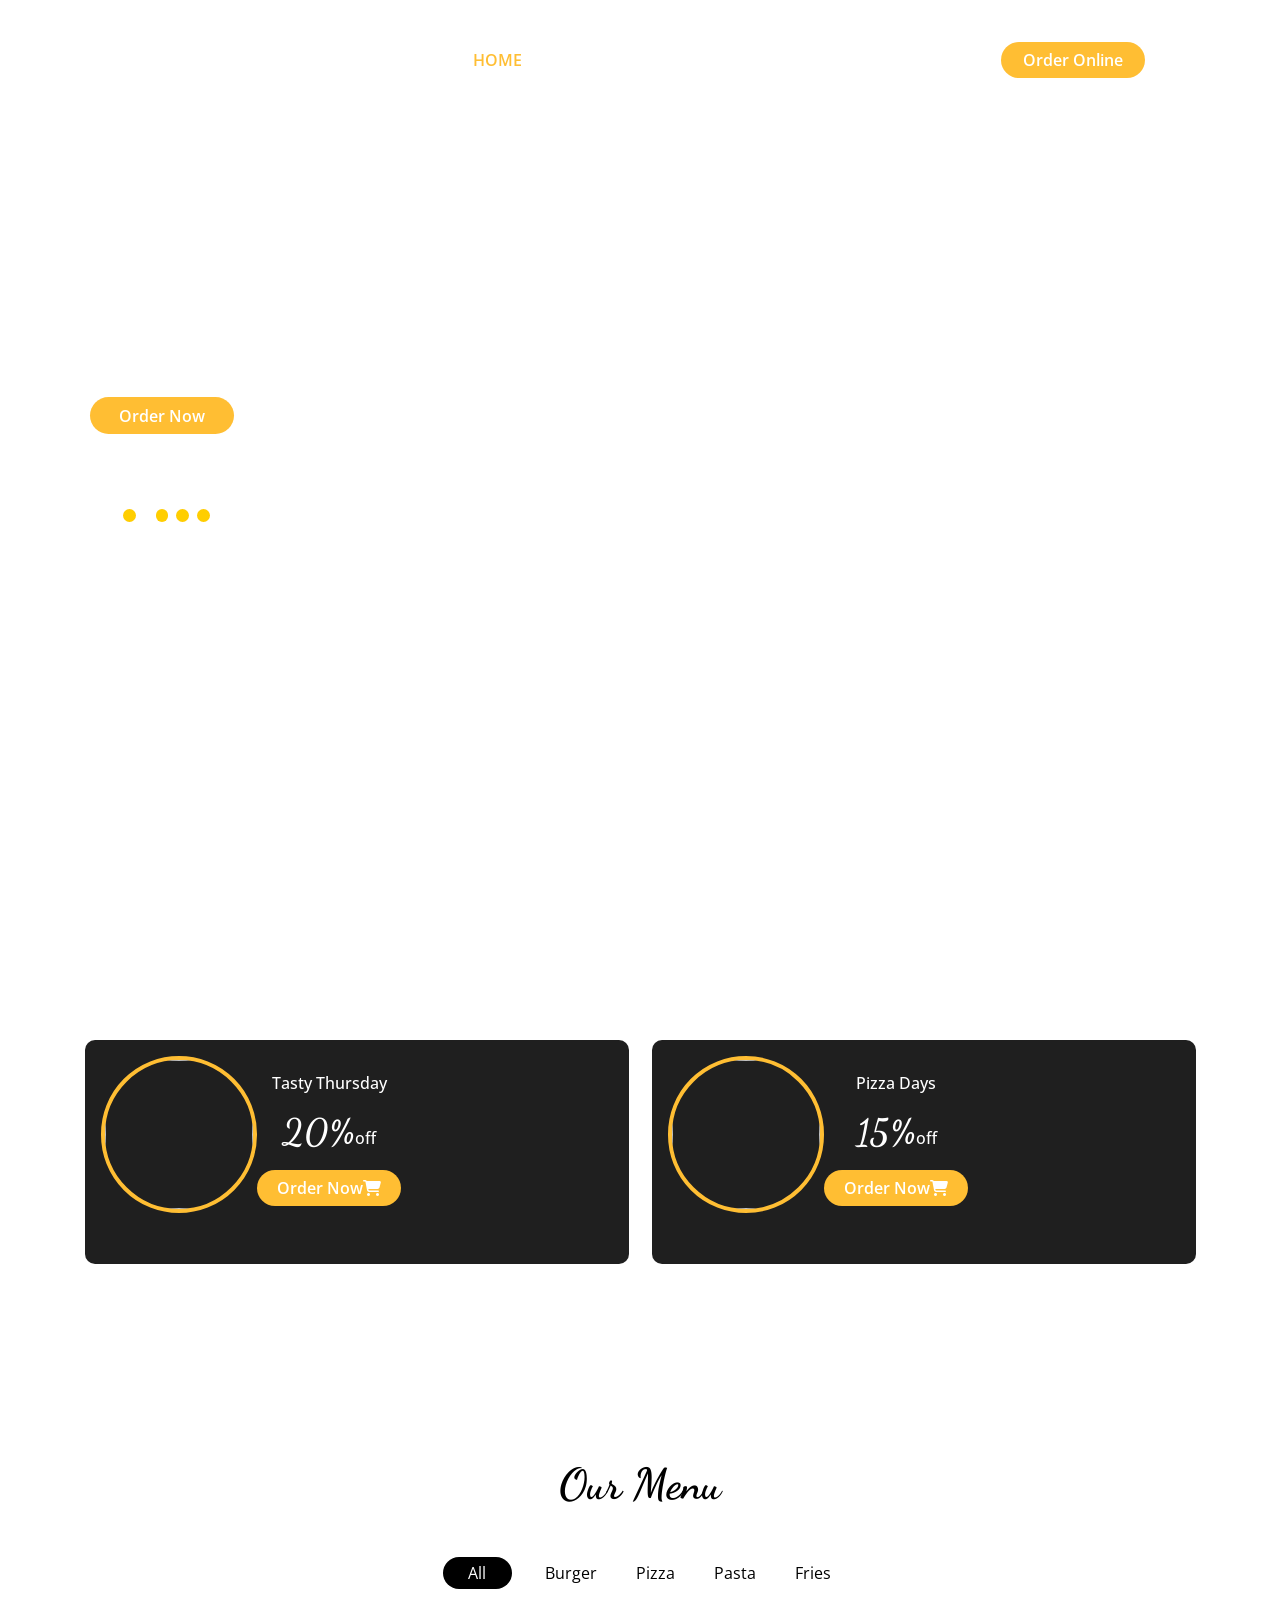
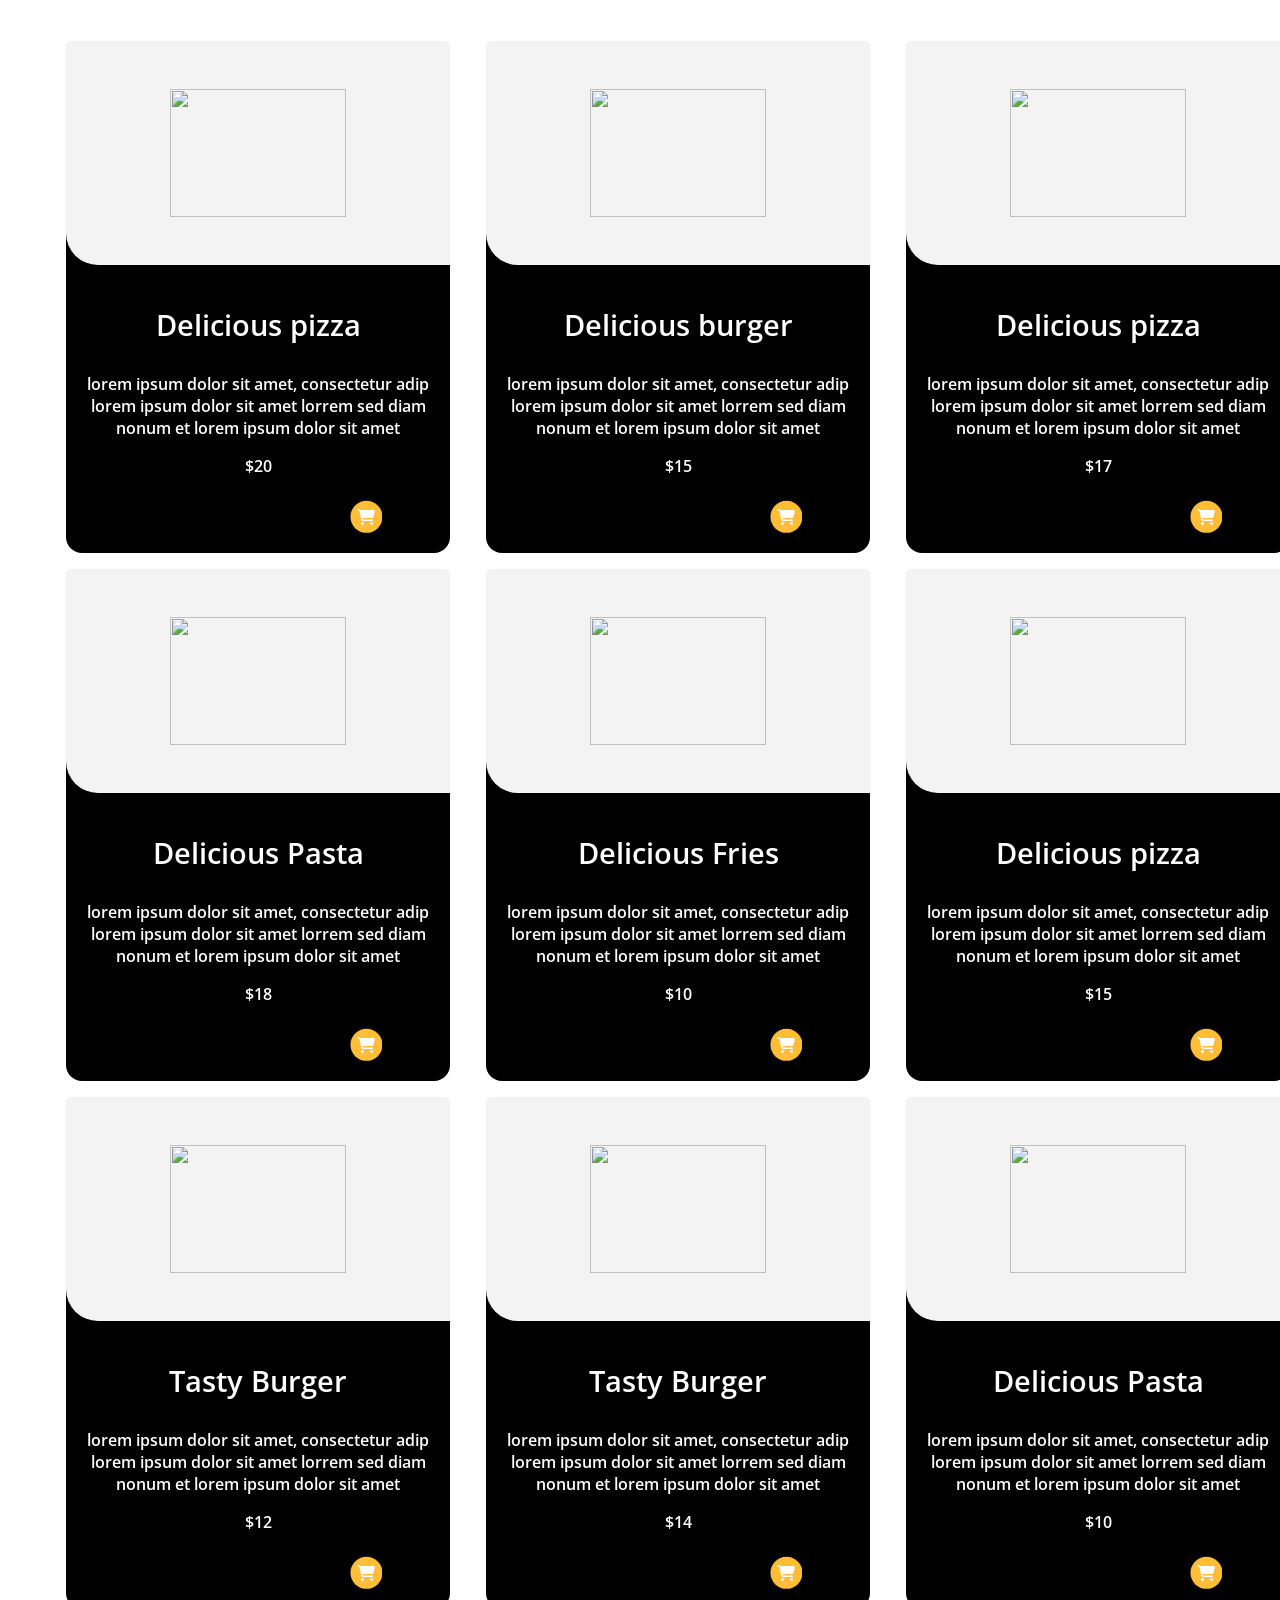
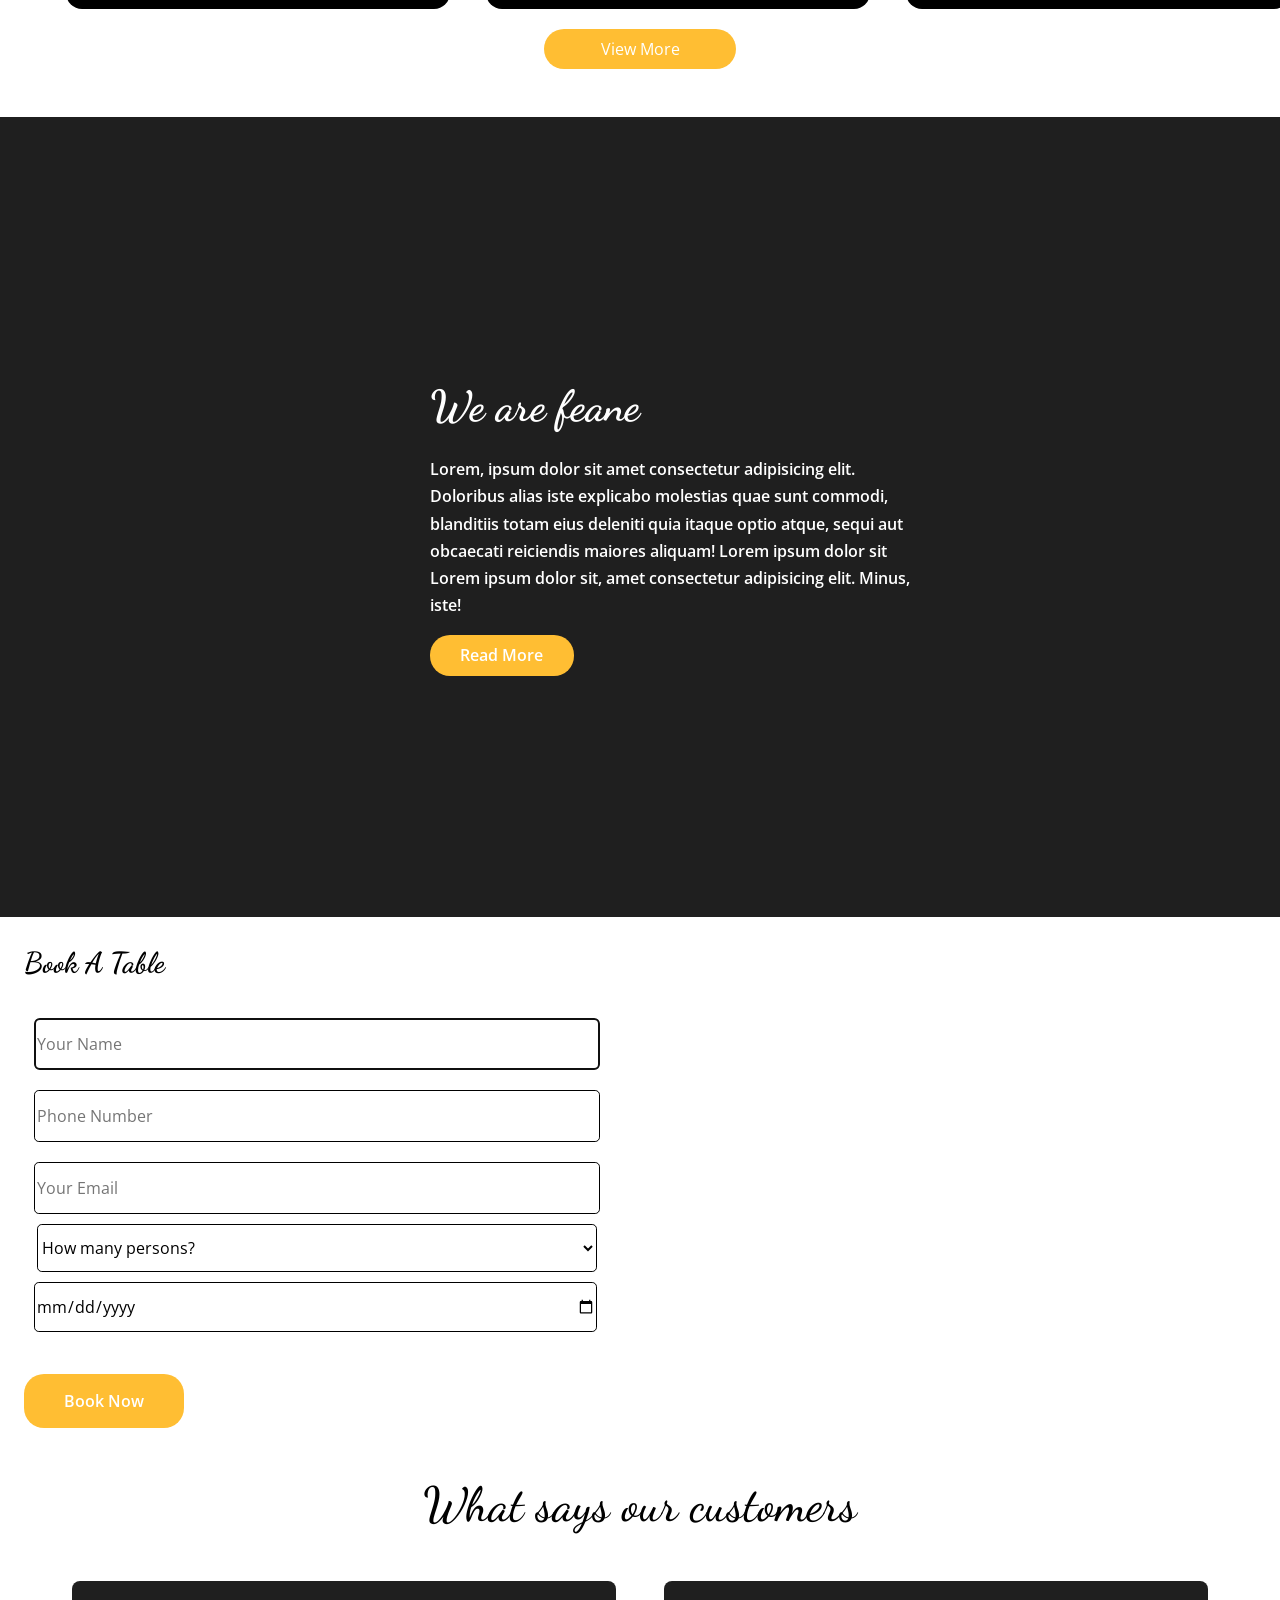
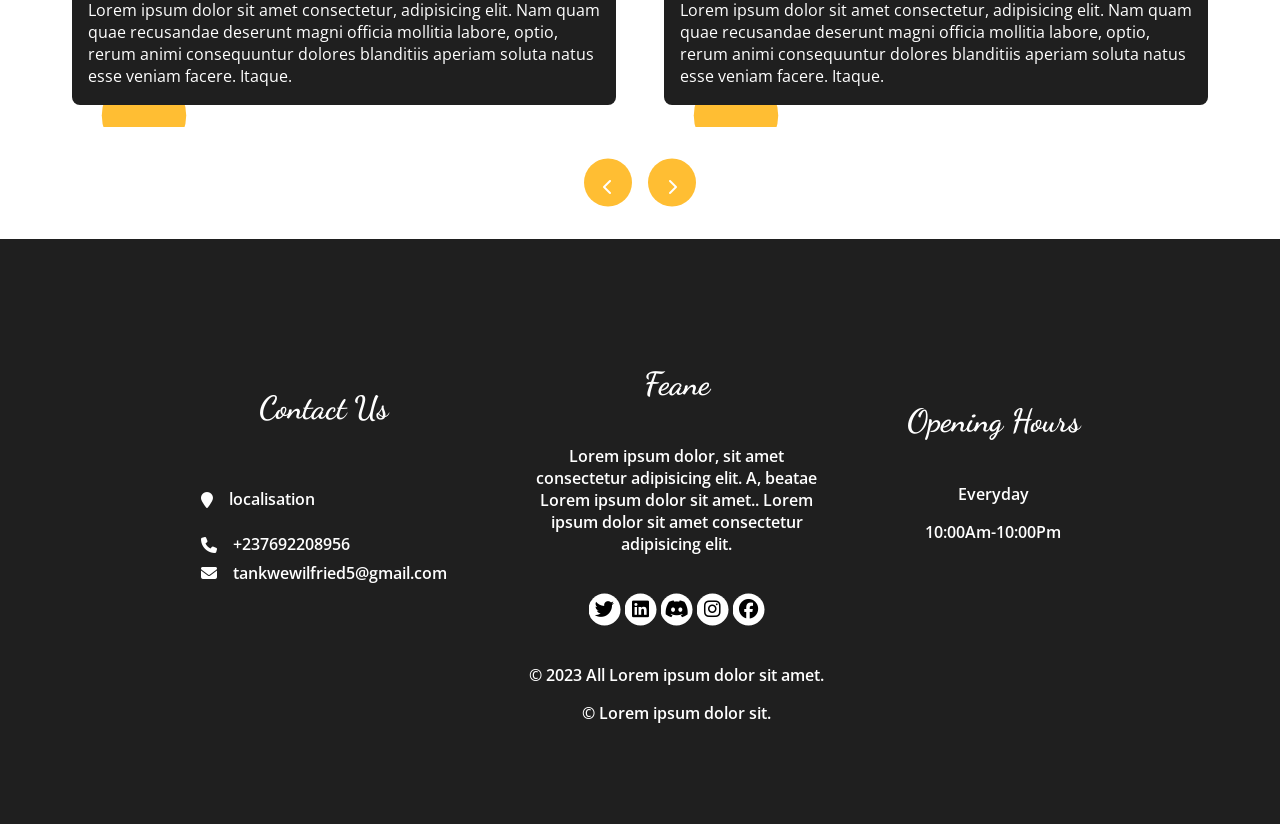
==== index.html @ f5189421 "La V1 de l'application web" ====
<!DOCTYPE html>
<html lang="zxx">
<head>
    <meta charset="UTF-8">
    <link rel="stylesheet" href="./css/style.css">
    <meta name="viewport" content="width=device-width, initial-scale=1.0">
    <link rel="stylesheet" href="https://unpkg.com/leaflet@1.9.4/dist/leaflet.css"
    integrity="sha256-p4NxAoJBhIIN+hmNHrzRCf9tD/miZyoHS5obTRR9BMY="
    crossorigin=""/>
    <link rel="preconnect" href="https://fonts.googleapis.com">
    <link rel="preconnect" href="https://fonts.gstatic.com" crossorigin>
    <link href="https://fonts.googleapis.com/css2?family=Open+Sans:wght@300&display=swap" rel="stylesheet">
    <link rel="stylesheet" href="https://cdnjs.cloudflare.com/ajax/libs/font-awesome/6.4.2/css/all.min.css" integrity="sha512-z3gLpd7yknf1YoNbCzqRKc4qyor8gaKU1qmn+CShxbuBusANI9QpRohGBreCFkKxLhei6S9CQXFEbbKuqLg0DA==" crossorigin="anonymous" referrerpolicy="no-referrer" />
    <script src="https://unpkg.com/leaflet@1.9.4/dist/leaflet.js"
    integrity="sha256-20nQCchB9co0qIjJZRGuk2/Z9VM+kNiyxNV1lvTlZBo="
    crossorigin=""></script>
    <script src="./js/script.js" defer></script>
    <title>Restauration</title>
</head>
<body>
    <header class="header">
        <div class="header__nav">
            <h1>Foodie`s Corner</h1>
            <div class="navi">
                <div class="header__nav__navbar">
                    <ul class="list">
                        <li><a href="./index.html" class=" link1 active">Home</a></li>
                        <li><a href="./menu.html" class="link2">Menu</a></li>
                        <li><a href="./about.html" class="link3">About</a></li>
                        <li><a href="./table.html" class="link4">BookTable</a></li>
                    </ul>
                </div>
                <div class="header__nav__user">
                    <p><i class="fa-solid fa-user"></i></p>
                    <p><i class="fa-solid fa-cart-shopping"></i></p>
                    <p><i class="fa-solid fa-magnifying-glass"></i></p>
                    <a href="">Order Online</a>
                </div>
            </div>
        </div>
        <div class="header__message">
            <div class="animation">
                <h3>Fast Food Restaurant</h3>
                <p>Lorem ipsum dolor, 
                    sit amet consectetur adipisicing elit. 
                    Voluptatibus omnis esse dolor odio tempora. 
                    Suscipit fugiat dolores dolorum illo saepe 
                    culpa tempore reprehenderit quas nesciunt, 
                    architecto accusamus
                </p>
                <a href="">Order Now</a>
            </div>
            <div class="span">
                <span class="dot dotSpan1"></span>
                <div class="dots">
                    <span class="dotSpan2"></span>
                    <span class="dotSpan3"></span>
                    <span class="dotSpan4"></span>

                </div>
            </div>
        </div>
    </header> 

    <section class="reduction">
        <div class="reduction__container">
            <img src="./images/o1.jpg" alt="">
            <div>
                <p>Tasty Thursday</p>
                <p><span>20%</span>off</p>
                <a href="">order Now<i class="fa-solid fa-cart-shopping"></i></a>
            </div>
        </div>
        <div class="reduction__container">
            <img src="./images/o2.jpg" alt="">
            <div>
                <p>Pizza Days</p>
                <p><span>15%</span>off</p>
                <a href="">order Now<i class="fa-solid fa-cart-shopping"></i></a>
            </div>
        </div>
    </section> 
    <section class="article">
        <div class="article__nav">
            <h2>Our Menu</h2>
            <div class="article__btn">
                <button class="article__nav__btn btn1 active">All</button>
                <button class="article__nav__btn btn2">Burger</button>
                <button class="article__nav__btn btn3">Pizza</button>
                <button class="article__nav__btn btn4">Pasta</button>
                <button class="article__nav__btn btn5">Fries</button>
            </div>
        </div>
        <div class="article__container"></div>
        <button class="more">View More</button>
    </section>

    <section class="about">
        <div class="about__image">
            <img src="./images/about-img.png" alt="">
        </div>
        <div class="about__container">
            <h2>We are feane</h2>
            <p>Lorem, ipsum dolor sit amet 
                consectetur adipisicing elit. 
                Doloribus alias iste explicabo molestias quae sunt commodi, 
                blanditiis totam eius deleniti quia itaque optio atque, 
                sequi aut obcaecati reiciendis maiores aliquam!
                Lorem ipsum dolor sit Lorem ipsum dolor sit, amet consectetur 
                adipisicing elit. Minus, iste!
            </p>
            <a href="">Read More</a>
        </div>
    </section>
    <section class="localisation">
        <div class="form">
            <h3>Book A Table</h3>
            <form class="form">
                <input type="text" required autofocus placeholder="Your Name"><br>
                <input type="text" required  placeholder="Phone Number"><br>
                <input type="email" required  placeholder="Your Email" ><br>
                <select name="Nombre de personne">
                    <option value="default" class="default">How many persons?</option>
                    <option value="option1">1</option>
                    <option value="option2">2</option>
                    <option value="option3">3</option>
                    <option value="option4">1</option>
                    <option value="option5">5</option>
                </select>
                <input type="date" >
                <button>Book Now</button>
            </form>
        </div>
        <div class="carte" id="map" >
        </div>
    </section>
    <section class="satisfaction">
        <h3>What says our customers</h3>
        <div class="div1">
            <div class="satisfaction__container ">
                <div class="container__element">
                    <div class="message">
                        <p>Lorem ipsum dolor sit amet consectetur, adipisicing elit. Nam quam quae recusandae deserunt magni officia mollitia labore, optio, rerum animi consequuntur dolores blanditiis aperiam soluta natus esse veniam facere. Itaque.</p>
                    </div>
                    <div class="img">
                        <span>E</span>
                        <img src="./images/client1.jpg" alt="">
                    </div>
                </div>
                <div class="container__element">
                    <div class="message">
                        <p>Lorem ipsum dolor sit amet consectetur, adipisicing elit. Nam quam quae recusandae deserunt magni officia mollitia labore, optio, rerum animi consequuntur dolores blanditiis aperiam soluta natus esse veniam facere. Itaque.</p>
                    </div>
                    <div class="img">
                        <span>e</span>
                        <img src="./images/client2.jpg" alt="">
                    </div>
                </div>
            </div>
        </div>
        <div class="div2">
            <div class="satisfaction__container transition">
                <div class="container__element">
                    <div class="message">
                        <p>Lorem ipsum dolor sit amet consectetur, adipisicing elit. Nam quam quae recusandae deserunt magni officia mollitia labore, optio, rerum animi consequuntur dolores blanditiis aperiam soluta natus esse veniam facere. Itaque.</p>
                    </div>
                    <div class="img">
                        <span>E</span>
                        <img src="./images/client2.jpg" alt="">
                    </div>
                </div>
                <div class="container__element">
                    <div class="message">
                        <p class="paraRed">Lorem ipsum dolor sit amet consectetur, adipisicing elit. Nam quam quae recusandae deserunt magni officia mollitia labore, optio, rerum animi consequuntur dolores blanditiis aperiam soluta natus esse veniam facere. Itaque.</p>
                    </div>
                    <div class="img">
                        <span>e</span>
                        <img src="./images/client1.jpg" alt="">
                    </div>
                </div>
            </div>
        </div>
        <div class="direction">
            <p class="fas-direction buttonclik1"><i class="fa-solid fa-chevron-left"></i></p>
            <p class="fas-direction buttonclik2"><i class="fa-solid fa-chevron-right"></i></p>
        </div>
    </section>
    <section class="footer">
        <div class="footer__conctact">
            <h4>Contact Us</h4>
            <div class="iconContact"><i class="fa-solid fa-location-pin"></i><p>localisation</p></div>
            <div class="iconContact"><i class="fa-solid fa-phone"></i><a href="tel:+237692208956">+237692208956</a></div>
            <div class="iconContact"><i class="fa-solid fa-envelope"></i><a href="mailto:tankwewilfried5@gmail.com">tankwewilfried5@gmail.com</a></div>
        </div>
        <div class="footer__link">
            <h4>Feane</h4>
            <p>Lorem ipsum dolor, 
                sit amet consectetur 
                adipisicing elit. A, 
                beatae Lorem ipsum dolor sit amet..
                Lorem ipsum dolor sit amet consectetur adipisicing elit.
            </p>
            <div class="icons">
                <i class="fa-brands fa-twitter fas-icons"></i>
                <i class="fa-brands fa-linkedin fas-icons"></i>
                <i class="fa-brands fa-discord fas-icons"></i>
                <i class="fa-brands fa-instagram fas-icons"></i>
                <i class="fa-brands fa-facebook fas-icons"></i>
            </div>
            <p>&copy; 2023 All Lorem ipsum dolor sit amet.</p>
            <p>&copy; Lorem ipsum dolor sit.</p>
        </div>
        <div class="footer__hours">
            <h4>Opening Hours</h4>
            <p>Everyday</p>
            <p>10:00Am-10:00Pm</p>
        </div>
    </section>
</body>
</html>
---- css/style.css ----
@import url("https://fonts.googleapis.com/css2?family=Dancing+Script:wght@400;500&family=Montserrat:wght@200&family=Open+Sans:ital,wght@1,300&display=swap");
a {
  text-decoration: none;
  color: white;
}

* {
  font-family: "Open Sans";
  font-size: 16px;
}

li {
  list-style: none;
}

body {
  padding: 0;
  margin: 0;
  box-sizing: border-box;
}

/*________________________header____________________*/
header.header {
  background-image: url("./../images/hero-bg.jpg");
  background-size: cover;
  background-position: center;
  height: 98vh;
  color: white;
}
header.header .header__message {
  width: 37.5rem;
  position: relative;
  top: 5%;
  font-weight: 600;
  margin: 3.43rem 5.62rem;
}
header.header .header__message h3 {
  font-size: 3.8rem;
  font-family: "Dancing Script", "Montserrat";
  font-weight: 500;
}
header.header .header__message a {
  width: 8.12rem;
  text-transform: capitalize;
  text-align: center;
  display: block;
  padding: 0.43rem;
  font-weight: 600;
  border-radius: 1.4rem;
  background-color: #ffbe33;
}
header.header .header__message div.span {
  margin-top: 1.56rem;
  height: 3rem;
  height: 8rem;
  filter: contrast(4);
}
header.header .header__message div.span span.dot {
  position: absolute;
  width: 0.8rem;
  height: 0.8rem;
  top: 3.12rem;
  left: 1.56rem;
  filter: contrast(15px);
  border-radius: 1.56rem;
  animation: point 8s infinite;
}
header.header .header__message div.span span {
  display: block;
  float: left;
  width: 0.8rem;
  cursor: pointer;
  height: 0.8rem;
  background-color: #d3930a;
  margin-left: 0.5rem;
  filter: contrast(0.9px);
  border-radius: 1.56rem;
  position: relative;
  top: 3.12rem;
  left: 3.6rem;
  animation: points 8s infinite;
}

@keyframes point {
  50% {
    transform: translateX(70px);
  }
}
@keyframes points {
  50% {
    transform: translateX(-33px);
  }
}
.header__nav h1 {
  font-family: "Dancing Script", "Montserrat";
  font-size: 2rem;
}

.header__nav {
  display: flex;
  justify-content: space-around;
  align-items: center;
}
.header__nav .header__nav__navbar ul {
  display: flex;
  gap: 50px;
  font-size: 3rem;
}
.header__nav .header__nav__navbar ul a.active {
  color: #ffbe33;
}
.header__nav .header__nav__user {
  position: relative;
  right: 50px;
  display: flex;
  align-items: center;
  gap: 20px;
}
.header__nav .header__nav__user a {
  width: 130px;
  text-transform: capitalize;
  text-align: center;
  display: block;
  padding: 7px;
  cursor: pointer;
  font-weight: 600;
  border-radius: 20px;
  background-color: #ffbe33;
}

div.navi {
  display: flex;
  gap: 70px;
}

.header__nav__navbar li {
  font-size: 17px;
  font-weight: 600;
  cursor: pointer;
  text-transform: uppercase;
  color: white;
}
.header__nav__navbar li :hover {
  color: rgb(236, 159, 16);
}

.header__nav__navbar a {
  color: white;
}

div.animation {
  line-height: 1.5rem;
  animation: annimation1 8s infinite;
}

@keyframes annimation1 {
  50% {
    transform: translateX(-800px);
  }
}
/*________________SECTION REJUCTION______________*/
section.reduction {
  display: flex;
  justify-content: center;
  align-items: center;
  text-align: center;
  gap: 23px;
  height: 60vh;
  color: #ffffff;
}
section.reduction .reduction__container {
  display: flex;
  height: 12rem;
  width: 32rem;
  font-size: 1.3rem;
  font-family: "Dancing Script";
  border-radius: 10px;
  font-weight: 500;
  padding: 1rem;
  background-color: #1f1f1f;
  transition: all 0.2s ease-in-out;
}
section.reduction .reduction__container span {
  font-size: 2.3rem;
  font-weight: 600;
  font-family: "Dancing Script", "Montserrat";
}
section.reduction .reduction__container a {
  width: 8.125rem;
  text-transform: capitalize;
  text-align: center;
  display: block;
  padding: 0.43rem;
  font-weight: 600;
  font-family: "Open Sans";
  border-radius: 1.25rem;
  background-color: #ffbe33;
}
section.reduction .reduction__container img {
  width: 9.3rem;
  height: 9.3rem;
  border: solid 0.31rem #ffbe33;
  border-radius: 50%;
}

.reduction__container:hover img {
  transform: scale(1.1);
}

/*____________________section articles___________________*/
section.article .article__nav {
  display: flex;
  flex-direction: column;
  align-items: center;
  justify-content: center;
  text-align: center;
}
section.article .article__nav h2 {
  font-size: 2.7rem;
  font-weight: 700;
  font-family: "Dancing Script";
}

button.article__nav__btn {
  margin: 0.72rem;
  border: none;
  background-color: white;
}

button.active {
  background-color: #000000;
  color: #ffffff;
  width: 4.3rem;
  height: 2rem;
  border-radius: 1.7rem;
}

.article__container {
  margin-top: 4rem;
  display: grid;
  grid-template-columns: repeat(3, 1fr);
  grid-template-rows: repeat(3, 33rem);
  margin: 2rem 3rem;
  align-items: center;
}

.article__container__row {
  align-items: center;
  background-color: #000000;
  font-size: 0.7rem;
  font-weight: 600;
  border-radius: 1rem;
  width: 24rem;
  height: 32rem;
  margin: 18px;
  transition: all 0.2s ease-in-out;
}
.article__container__row .article-img {
  background-color: #f3f3f3;
  height: 14rem;
  border: none;
  width: 100%;
  border-radius: 0.3rem 0.3rem 0rem 2rem;
  text-align: center;
}
.article__container__row .article-img img {
  width: 11rem;
  height: 8rem;
  padding: 3rem;
}
.article__container__row .article-text {
  padding: 0.7rem;
  color: #ffffff;
  font-size: 0.8rem;
  text-align: center;
}
.article__container__row .article-text p.name {
  font-size: 1.8rem;
}

.article__container__row:hover img {
  transform: scale(1.2);
}

.article-text > p:first-child {
  font-size: 1.3rem;
}

.article-text > p:nth-last-child(2) {
  font-size: 1.01rem;
}

button.bay {
  background-color: #ffbe33;
  height: 3rem;
  width: 2rem;
  border: none;
  color: #ffffff;
  -webkit-clip-path: circle();
          clip-path: circle();
  position: relative;
  left: 30%;
}

button.more {
  position: absolute;
  transform: translate(-50%, -50%);
  left: 50%;
  text-align: center;
  border: none;
  background-color: #ffbe33;
  color: white;
  border-radius: 1.87rem;
  width: 12rem;
  height: 2.5rem;
}

/*________________Section About__________________*/
section.about {
  background-color: #1f1f1f;
  color: white;
  display: flex;
  height: 800px;
  margin-top: 100px;
  justify-content: center;
  align-items: center;
  gap: 80px;
}
section.about .about__image {
  height: 43.75rem;
}
section.about .about__image img {
  height: 100%;
}
section.about .about__container {
  font-size: 1rem;
  line-height: 1.7rem;
  font-weight: 600;
  width: 500px;
}
section.about .about__container h2 {
  font-family: "Dancing Script";
  font-size: 2.7rem;
}
section.about .about__container a {
  width: 8.125rem;
  text-transform: capitalize;
  text-align: center;
  display: block;
  padding: 0.43rem;
  font-weight: 600;
  font-family: "Open Sans";
  border-radius: 1.25rem;
  background-color: #ffbe33;
}

/*_________________section localisation_________________________*/
section.localisation {
  display: flex;
  justify-content: center;
  align-items: center;
  gap: 7rem;
}
section.localisation div.form {
  width: 35rem;
}
section.localisation div.form h3 {
  font-family: "Dancing Script";
  font-size: 1.8rem;
}
section.localisation div.form input {
  margin: 10px;
  border-radius: 0.3rem;
  width: 100%;
  height: 3rem;
  border: solid 1px;
}
section.localisation div.form select {
  position: relative;
  left: 13px;
  width: 100%;
  height: 3rem;
  border: 1px solid;
  border-radius: 0.3rem;
  background-color: #ffffff;
}
section.localisation div.form select option.default {
  background-color: #f5f5f5;
}
section.localisation div.form select :hover {
  background-color: #f5f5f5;
}
section.localisation div#map {
  height: 20rem;
  width: 35rem;
}

select, option {
  background-color: #f5f5f5;
}

form button {
  margin-top: 2rem;
  width: 10rem;
  text-transform: capitalize;
  text-align: center;
  border: none;
  padding: 1rem;
  color: #ffffff;
  font-weight: 600;
  font-family: "Open Sans";
  border-radius: 1.25rem;
  background-color: #ffbe33;
}

/*_________________section satisfaction_________*/
section.satisfaction {
  display: flex;
  justify-content: center;
  align-items: center;
  flex-direction: column;
}
section.satisfaction h3 {
  font-family: "Dancing Script";
  font-size: 3rem;
  font-weight: 500;
}
section.satisfaction div.satisfaction__container {
  display: flex;
  gap: 3rem;
}
section.satisfaction div.satisfaction__container img {
  width: 9rem;
  -webkit-clip-path: circle(40% at center);
          clip-path: circle(40% at center);
}
section.satisfaction div.img {
  width: 9rem;
  background-color: #ffbe33;
  -webkit-clip-path: circle(41%);
          clip-path: circle(41%);
}
section.satisfaction div.img span {
  width: 5rem;
  height: 5rem;
}
section.satisfaction div.message {
  width: 32rem;
  background-color: #1f1f1f;
  color: white;
  padding: 0.1rem 1rem;
  border-radius: 0.5rem;
}

div.direction {
  display: flex;
  text-align: center;
  gap: 1rem;
}
div.direction .fas-direction {
  font-size: 1.5rem;
  color: #ffffff;
  padding-top: 1rem;
  width: 3rem;
  height: 3rem;
  background-color: #ffbe33;
  -webkit-clip-path: circle();
          clip-path: circle();
}

div.div1 {
  transition: position 25s ease-in-out infinite;
  transition-timing-function: steps(7, end);
  position: relative;
}

div.div2 {
  position: absolute;
  transition: position 25s ease-in-out infinite;
  transition-timing-function: steps(5, end);
  transform: translateX(110%);
  display: none;
}

.cacherGauche {
  transition: all ease infinite;
  transition-duration: 0.8s;
  transform: translate(-110%, 0%);
}

.visibiliter {
  transition: all ease infinite;
  transition-duration: 1s;
  transform: translateX(-85858%);
  display: block;
}

/*_____________________section Footer__________*/
section.footer {
  display: flex;
  justify-content: center;
  align-items: center;
  text-align: center;
  height: 65vh;
  gap: 5rem;
  font-family: "open sans";
  font-weight: 600;
  font-size: 0.8rem;
  background-color: #1f1f1f;
  color: #ffffff;
}
section.footer h4 {
  font-size: 2rem;
  font-family: "Dancing Script";
}
section.footer .footer__link {
  width: 300px;
}
section.footer .fas-icons {
  font-size: 1.2rem;
  color: #ffffff;
  padding-top: 1.8rem;
  width: 2rem;
  height: 3rem;
  color: #000000;
  background-color: white;
  -webkit-clip-path: circle();
          clip-path: circle();
}
section.footer div.iconContact {
  display: flex;
  gap: 1rem;
  align-items: center;
  line-height: 1.8rem;
}
section.footer div.footer__hours {
  padding-bottom: 9rem;
}
section.footer div.footer__conctact {
  padding-bottom: 8rem;
}

.activeDot {
  transform: scale(1.5);
  background-color: #d3930a;
}/*# sourceMappingURL=style.css.map */
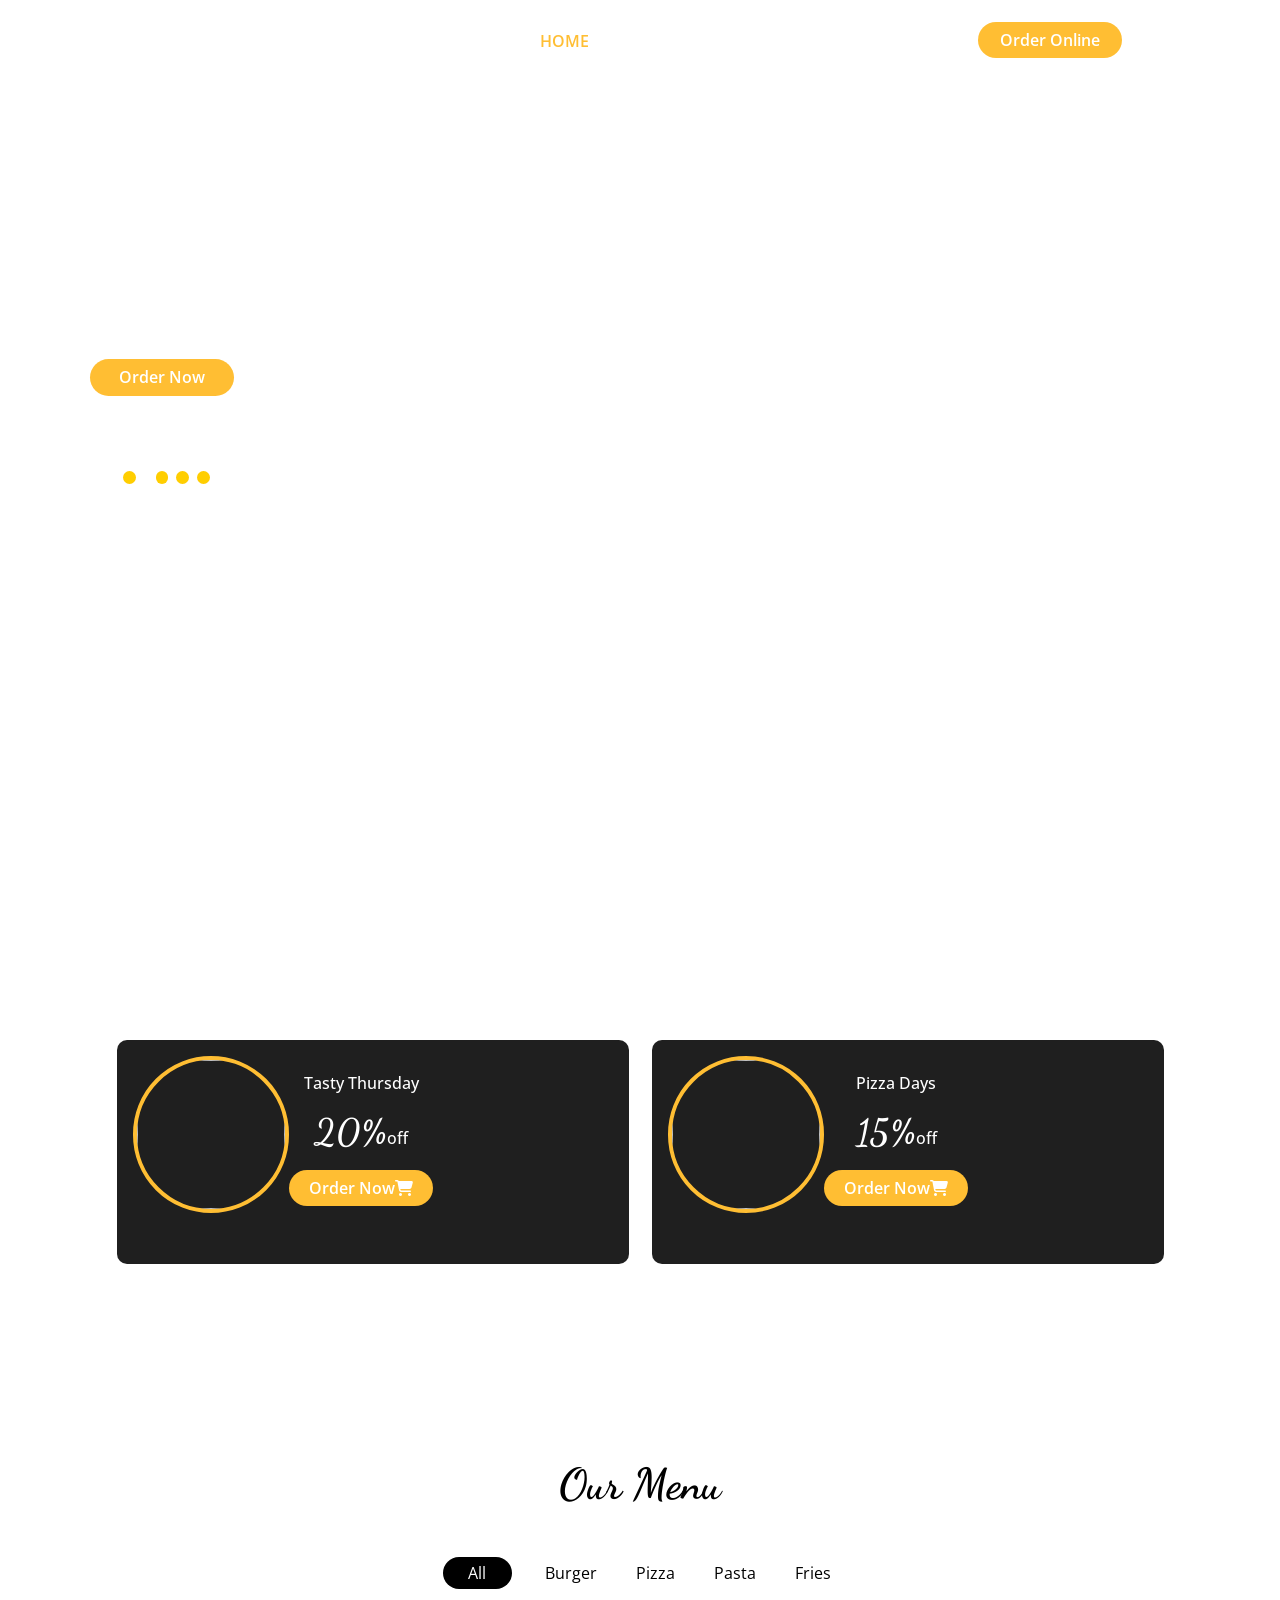
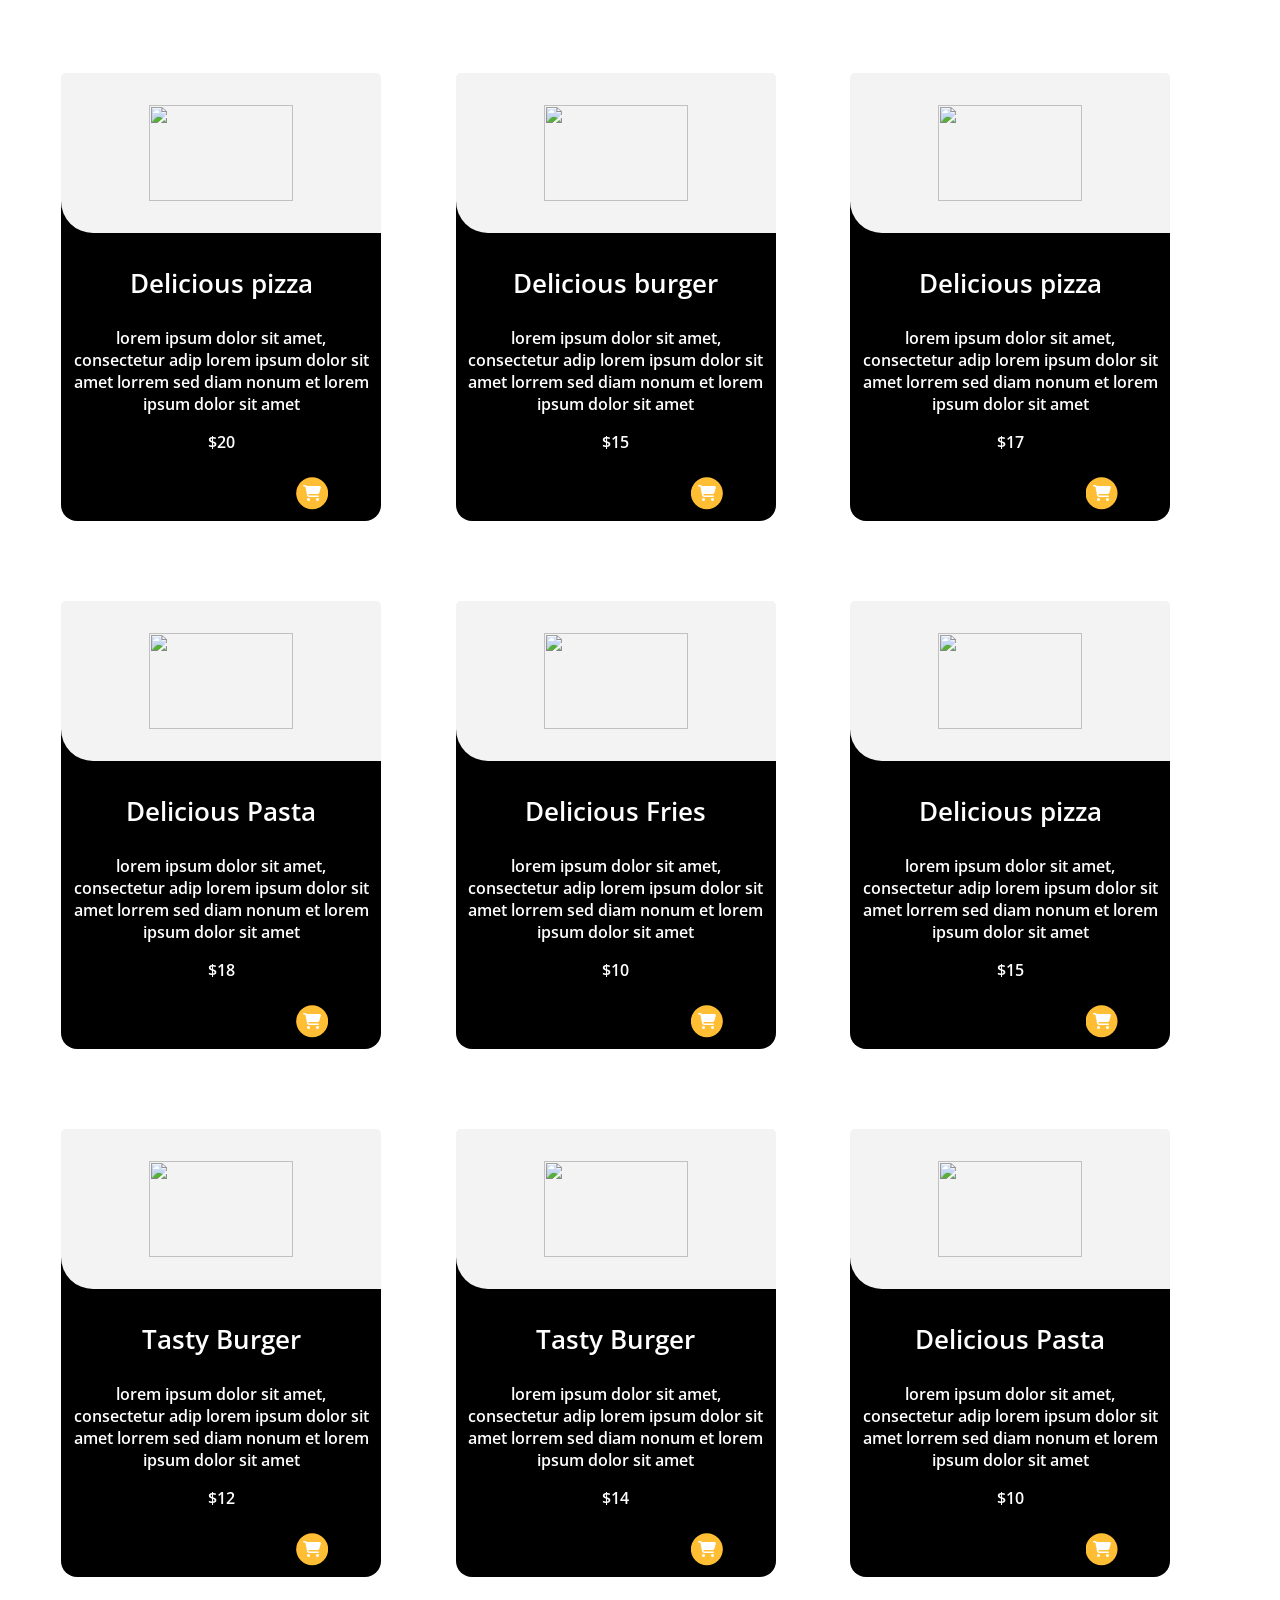
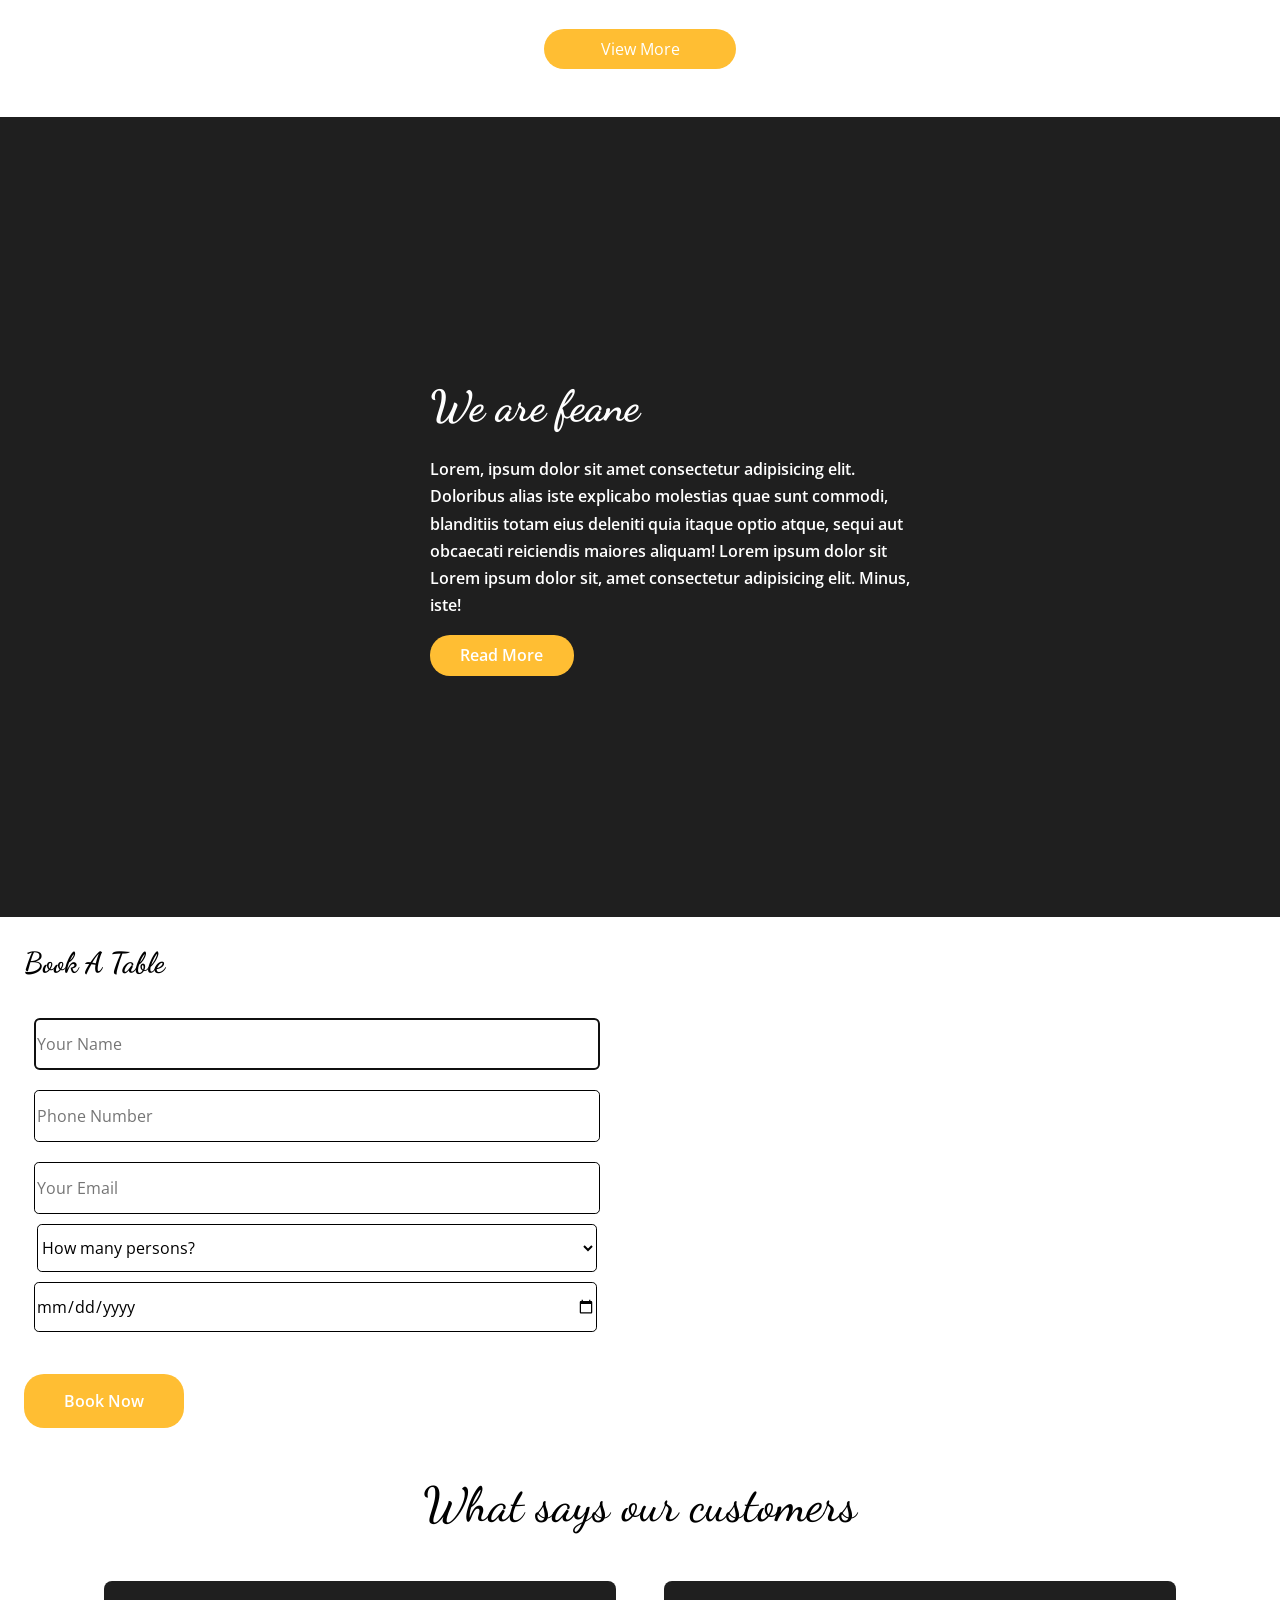
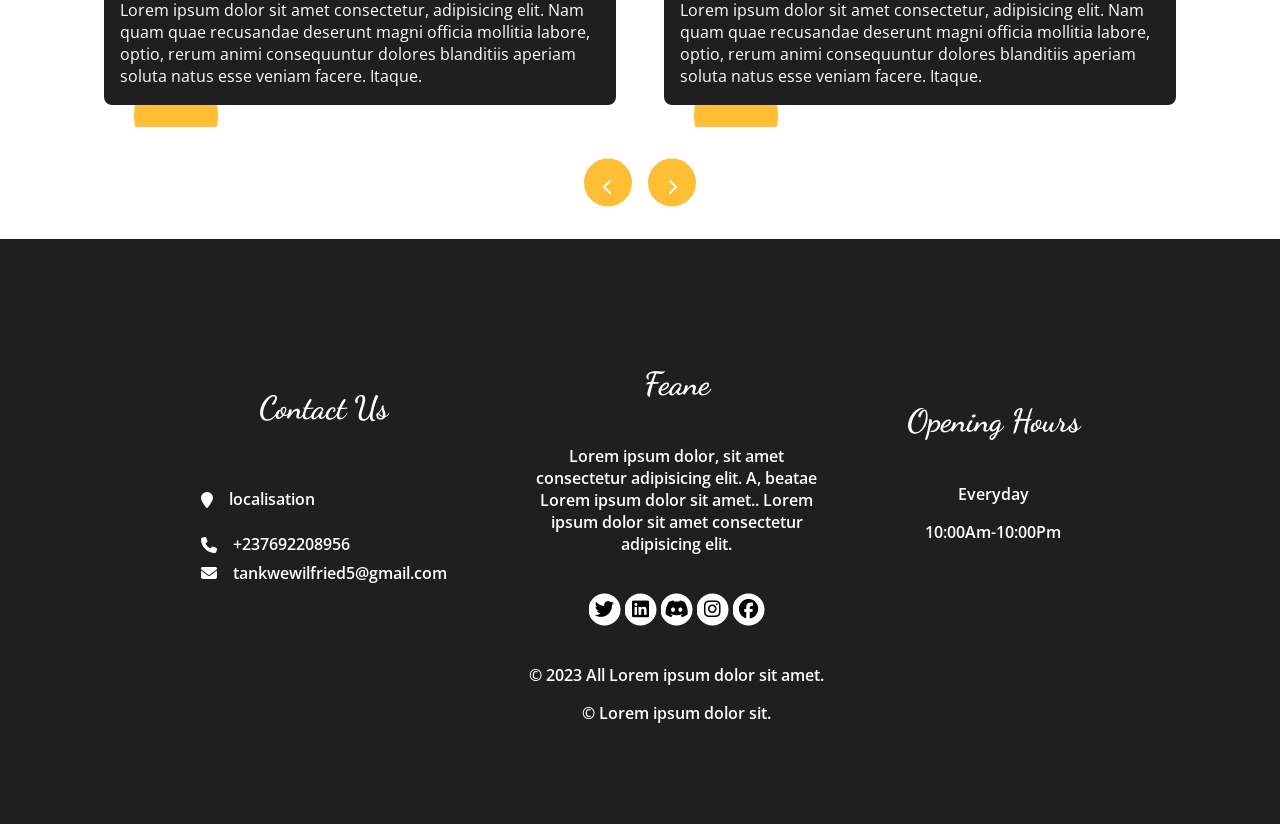
==== commit 5d636e11: "La V4 de l'application web" ====
--- a/index.html
+++ b/index.html
@@ -20,21 +20,44 @@
 <body>
     <header class="header">
         <div class="header__nav">
-            <h1>Foodie`s Corner</h1>
-            <div class="navi">
-                <div class="header__nav__navbar">
-                    <ul class="list">
-                        <li><a href="./index.html" class=" link1 active">Home</a></li>
-                        <li><a href="./menu.html" class="link2">Menu</a></li>
-                        <li><a href="./about.html" class="link3">About</a></li>
-                        <li><a href="./table.html" class="link4">BookTable</a></li>
-                    </ul>
-                </div>
-                <div class="header__nav__user">
-                    <p><i class="fa-solid fa-user"></i></p>
-                    <p><i class="fa-solid fa-cart-shopping"></i></p>
-                    <p><i class="fa-solid fa-magnifying-glass"></i></p>
-                    <a href="">Order Online</a>
+            <h1 class="header__title">Foodie`s Corner</h1>
+            <div class="elemment">
+                <div class="navi">
+                    <div class="header__nav__navbar">
+                        <ul class="list">
+                            <li><a href="./index.html" class=" link1 active">Home</a></li>
+                            <li><a href="./menu.html" class="link2">Menu</a></li>
+                            <li><a href="./about.html" class="link3">About</a></li>
+                            <li><a href="./table.html" class="link4">BookTable</a></li>
+                        </ul>
+                    </div>
+                    <div class="header__nav__user">
+                        <p><i class="fa-solid fa-user"></i></p>
+                        <p><i class="fa-solid fa-cart-shopping"></i></p>
+                        <p><i class="fa-solid fa-magnifying-glass"></i></p>
+                        <a href="">Order Online</a>
+                    </div>
+                </div>
+                <div class="navigation">
+                    <input type="checkbox" class="navigationCheckbox" id="navi">
+                    <label for="navi" class="navigationBtn">
+                        <span class="navigationIcon">&nbsp;</span>
+                    </label>
+                    <div class="navigationBg">&nbsp;</div>
+                    <div class=" nav">
+                        <ul class="list">
+                            <li><a href="./index.html" class=" link1 active">Home</a></li>
+                            <li><a href="./menu.html" class="link2">Menu</a></li>
+                            <li><a href="./about.html" class="link3">About</a></li>
+                            <li><a href="./table.html" class="link4">BookTable</a></li>
+                        </ul>
+                        <div class="header__nav__user">
+                            <p><i class="fa-solid fa-user"></i></p>
+                            <p><i class="fa-solid fa-cart-shopping"></i></p>
+                            <p><i class="fa-solid fa-magnifying-glass"></i></p>
+                            <a href="">Order Online</a>
+                        </div>
+                    </div>
                 </div>
             </div>
         </div>
--- a/css/style.css
+++ b/css/style.css
@@ -1,3 +1,4 @@
+@charset "UTF-8";
 @import url("https://fonts.googleapis.com/css2?family=Dancing+Script:wght@400;500&family=Montserrat:wght@200&family=Open+Sans:ital,wght@1,300&display=swap");
 a {
   text-decoration: none;
@@ -207,6 +208,115 @@
   transform: scale(1.1);
 }
 
+div.navigation {
+  display: none;
+}
+
+.navigationCheckbox {
+  display: none;
+}
+
+.navigationBg {
+  height: 4rem;
+  width: 4rem;
+  border-radius: 50%;
+  position: relative;
+  top: 1rem;
+  left: 10.6rem;
+  cursor: pointer;
+  z-index: 1000;
+  transition: transform 0.2s cubic-bezier(0.86, 0, 1.07, 1);
+  animation: rotate 0.2s ease;
+}
+
+@keyframes rotate {
+  50% {
+    transform: rotate(720deg);
+  }
+  100% {
+    transform: rotate(1440deg);
+  }
+}
+.navigationBtn {
+  background-color: #f3f3f3;
+  width: 4rem;
+  height: 4rem;
+  position: relative;
+  top: 2.4rem;
+  left: 10.6rem;
+  border-radius: 50%;
+  z-index: 2000;
+  color: white;
+  cursor: pointer;
+  box-shadow: 0rem 1rem 5rem rgba(0, 0, 0, 0.1);
+}
+
+.navigationIcon {
+  position: relative;
+  margin-top: 1rem;
+  width: 2rem;
+  height: 0.2rem;
+  background-color: white;
+  border-radius: 10px;
+  display: block;
+}
+
+.navigationIcon::before,
+.navigationIcon::after {
+  width: 100%;
+  height: 0.2rem;
+  content: "";
+  display: block;
+  border-radius: 10px;
+  position: absolute;
+  background-color: white;
+}
+
+.navigationIcon::before {
+  top: 0.7rem;
+}
+
+.navigationIcon::after {
+  top: -0.6rem;
+}
+
+div.elemment {
+  display: block;
+}
+
+.nav {
+  height: 50vh;
+  text-align: center;
+  position: relative;
+  right: 5rem;
+  transform: translateY(-100%);
+  text-transform: uppercase;
+  z-index: 1500;
+  opacity: 0;
+  line-height: 2rem;
+  transition: all 2s cubic-bezier(0.68, -0.55, 0.265, 1.55);
+}
+
+.navigationCheckbox:checked ~ .nav {
+  opacity: 1;
+  transform: translateY(15px);
+  width: 100%;
+}
+
+.navigationCheckbox:checked + .navigationBtn .navigationIcon {
+  background-color: transparent;
+}
+
+.navigationCheckbox:checked + .navigationBtn .navigationIcon::before {
+  transform: rotate(45deg);
+  top: 0;
+}
+
+.navigationCheckbox:checked + .navigationBtn .navigationIcon::after {
+  transform: rotate(-45deg);
+  top: 0;
+}
+
 /*____________________section articles___________________*/
 section.article .article__nav {
   display: flex;
@@ -543,4 +653,706 @@
 .activeDot {
   transform: scale(1.5);
   background-color: #d3930a;
+}
+
+@media screen and (max-width: 1320px) {
+  /* règles CSS à appliquer lorsque la largeur de l'écran est inférieure ou égale à 1250px */
+  header div.header__nav {
+    display: flex;
+    justify-content: space-around;
+    align-items: center;
+  }
+  header div.header__nav .header__nav__navbar ul {
+    display: flex;
+    gap: 20px;
+    font-size: 1rem;
+  }
+  .article__container__row {
+    align-items: center;
+    background-color: #000000;
+    font-size: 0.7rem;
+    font-weight: 600;
+    border-radius: 1rem;
+    width: 20rem;
+    height: 28rem;
+    margin: 13px;
+    transition: all 0.2s ease-in-out;
+  }
+  .article__container__row .article-img {
+    background-color: #f3f3f3;
+    height: 10rem;
+    border: none;
+    width: 100%;
+    border-radius: 0.3rem 0.3rem 0rem 2rem;
+    text-align: center;
+  }
+  .article__container__row .article-img img {
+    width: 9rem;
+    height: 6rem;
+    padding: 2rem;
+  }
+  .article__container__row .article-text {
+    padding: 0.5rem;
+    color: #ffffff;
+    font-size: 0.6rem;
+    text-align: center;
+  }
+  .article__container__row .article-text p.name {
+    font-size: 1.6rem;
+  }
+  section.reduction .reduction__container {
+    display: flex;
+    height: 12rem;
+    width: 30rem;
+    font-size: 1.3rem;
+    font-family: "Dancing Script";
+    border-radius: 10px;
+    font-weight: 500;
+    padding: 1rem;
+    background-color: #1f1f1f;
+    transition: all 0.2s ease-in-out;
+  }
+  section.satisfaction div.message {
+    width: 30rem;
+    background-color: #1f1f1f;
+    color: white;
+    padding: 0.1rem 1rem;
+    border-radius: 0.5rem;
+  }
+}
+@media screen and (max-width: 1092px) {
+  /* règles CSS à appliquer lorsque la largeur de l'écran est inférieure ou égale à 1092px */
+  section.reduction .reduction__container {
+    display: flex;
+    flex-direction: column;
+    align-items: center;
+    margin: 8px;
+    text-align: center;
+    justify-content: center;
+    height: 18rem;
+    width: 16rem;
+    font-size: 1.3rem;
+    font-family: "Dancing Script";
+    border-radius: 10px;
+    font-weight: 500;
+    padding: 1.9rem;
+    background-color: #1f1f1f;
+    transition: all 0.2s ease-in-out;
+  }
+  .article__container__row {
+    align-items: center;
+    background-color: #000000;
+    font-size: 0.7rem;
+    font-weight: 600;
+    border-radius: 1rem;
+    width: 18rem;
+    height: 28rem;
+    margin: 8px;
+    transition: all 0.2s ease-in-out;
+  }
+  .article__container__row .article-img {
+    background-color: #f3f3f3;
+    height: 10rem;
+    border: none;
+    width: 100%;
+    border-radius: 0.3rem 0.3rem 0rem 2rem;
+    text-align: center;
+  }
+  .article__container__row .article-img img {
+    width: 8rem;
+    height: 5rem;
+    padding: 2rem;
+  }
+  .article-text {
+    padding: 0.5rem;
+    color: #ffffff;
+    font-size: 0.4rem;
+    text-align: center;
+  }
+  .article-text p.name {
+    font-size: 1.6rem;
+  }
+  section.satisfaction div.message {
+    width: 21rem;
+    background-color: #1f1f1f;
+    color: white;
+    padding: 0.1rem 1rem;
+    border-radius: 0.5rem;
+  }
+  section.about {
+    background-color: #1f1f1f;
+    color: white;
+    display: flex;
+    height: 800px;
+    margin-top: 100px;
+    justify-content: center;
+    align-items: center;
+    gap: 80px;
+  }
+  section.about .about__image {
+    height: 42rem;
+  }
+  section.about .about__image img {
+    height: 70%;
+  }
+  section.about .about__container {
+    font-size: 1rem;
+    line-height: 1.7rem;
+    font-weight: 600;
+    width: 500px;
+  }
+  section.about .about__container h2 {
+    font-family: "Dancing Script";
+    font-size: 2.7rem;
+  }
+  section.about .about__container a {
+    width: 8.125rem;
+    text-transform: capitalize;
+    text-align: center;
+    display: block;
+    padding: 0.43rem;
+    font-weight: 600;
+    font-family: "Open Sans";
+    border-radius: 1.25rem;
+    background-color: #ffbe33;
+  }
+  .article__nav {
+    display: flex;
+    flex-direction: column;
+    align-items: center;
+    justify-content: center;
+    text-align: center;
+    position: relative;
+    top: 3rem;
+  }
+  .article__nav h2 {
+    font-size: 2.7rem;
+    font-weight: 700;
+    position: relative;
+    top: 2rem;
+    font-family: "Dancing Script";
+  }
+  section.reduction {
+    display: flex;
+    justify-content: center;
+    align-items: center;
+    text-align: center;
+    gap: 23px;
+    height: 60vh;
+    color: #ffffff;
+    position: relative;
+    top: 4rem;
+  }
+}
+@media screen and (max-width: 1024px) {
+  /* règles CSS à appliquer lorsque la largeur de l'écran est inférieure ou égale à 1024px */
+  .article__container {
+    margin-top: 4rem;
+    display: grid;
+    grid-template-columns: repeat(2, 1fr);
+    grid-template-rows: repeat(5, 33rem);
+    margin: 2rem 3rem;
+    align-items: center;
+  }
+  .article__container__row {
+    align-items: center;
+    background-color: #000000;
+    font-size: 0.7rem;
+    font-weight: 600;
+    border-radius: 1rem;
+    width: 24rem;
+    height: 32rem;
+    margin: 13px;
+    transition: all 0.2s ease-in-out;
+  }
+  .article__container__row .article-img {
+    background-color: #f3f3f3;
+    height: 14rem;
+    border: none;
+    width: 100%;
+    border-radius: 0.3rem 0.3rem 0rem 2rem;
+    text-align: center;
+  }
+  .article__container__row .article-img img {
+    width: 11rem;
+    height: 8rem;
+    padding: 2rem;
+  }
+  .article__container__row .article-text {
+    padding: 0.7rem;
+    color: #ffffff;
+    font-size: 0.8rem;
+    text-align: center;
+  }
+  .article__container__row .article-text p.name {
+    font-size: 1.8rem;
+  }
+  section.about {
+    background-color: #1f1f1f;
+    color: white;
+    display: flex;
+    height: 800px;
+    margin-top: 100px;
+    justify-content: center;
+    align-items: center;
+    gap: 80px;
+  }
+  section.about .about__image {
+    height: 40rem;
+  }
+  section.about .about__image img {
+    height: 70%;
+  }
+  section.about .about__container {
+    font-size: 1rem;
+    line-height: 1.7rem;
+    font-weight: 600;
+    width: 500px;
+  }
+  section.about .about__container h2 {
+    font-family: "Dancing Script";
+    font-size: 2.7rem;
+  }
+  section.about .about__container a {
+    width: 8.125rem;
+    text-transform: capitalize;
+    text-align: center;
+    display: block;
+    padding: 0.43rem;
+    font-weight: 600;
+    font-family: "Open Sans";
+    border-radius: 1.25rem;
+    background-color: #ffbe33;
+  }
+}
+@media screen and (max-width: 924px) {
+  /* règles CSS à appliquer lorsque la largeur de l'écran est inférieure ou égale à 924px */
+  .article__container__row {
+    align-items: center;
+    background-color: #000000;
+    font-size: 0.7rem;
+    font-weight: 600;
+    border-radius: 1rem;
+    width: 20rem;
+    height: 28.6rem;
+    margin: 8px;
+    transition: all 0.2s ease-in-out;
+  }
+  .article__container__row .article-img {
+    background-color: #f3f3f3;
+    height: 10rem;
+    border: none;
+    width: 100%;
+    border-radius: 0.3rem 0.3rem 0rem 2rem;
+    text-align: center;
+  }
+  .article__container__row .article-img img {
+    width: 8rem;
+    height: 5rem;
+    padding: 2rem;
+  }
+  section.satisfaction div.message {
+    width: 15rem;
+    background-color: #1f1f1f;
+    color: white;
+    padding: 0.1rem 1rem;
+    border-radius: 0.5rem;
+  }
+  section.footer {
+    gap: 1rem;
+  }
+}
+@media screen and (max-width: 780px) {
+  /* règles CSS à appliquer lorsque la largeur de l'écran est inférieure ou égale à 924px */
+  section.reduction .reduction__container {
+    display: flex;
+    flex-direction: column;
+    align-items: center;
+    margin: 8px;
+    text-align: center;
+    justify-content: center;
+    height: 18rem;
+    width: 12rem;
+    font-size: 1.3rem;
+    font-family: "Dancing Script";
+    border-radius: 10px;
+    font-weight: 500;
+    padding: 1.9rem;
+    background-color: #1f1f1f;
+    transition: all 0.2s ease-in-out;
+  }
+  .article__nav {
+    display: flex;
+    flex-direction: column;
+    align-items: center;
+    justify-content: center;
+    text-align: center;
+    position: relative;
+    top: 3rem;
+  }
+  .article__nav h2 {
+    font-size: 2.7rem;
+    font-weight: 700;
+    position: relative;
+    top: 2rem;
+    font-family: "Dancing Script";
+  }
+  section.reduction {
+    display: flex;
+    justify-content: center;
+    align-items: center;
+    text-align: center;
+    gap: 23px;
+    height: 60vh;
+    color: #ffffff;
+    position: relative;
+    top: 4rem;
+  }
+  .article__container__row {
+    align-items: center;
+    background-color: #000000;
+    font-size: 0.7rem;
+    font-weight: 600;
+    border-radius: 1rem;
+    width: 16rem;
+    height: 30rem;
+    margin: 10px;
+    transition: all 0.2s ease-in-out;
+  }
+  .article__container__row .article-img {
+    background-color: #f3f3f3;
+    height: 10rem;
+    border: none;
+    width: 100%;
+    border-radius: 0.3rem 0.3rem 0rem 2rem;
+    text-align: center;
+  }
+  .article__container__row .article-img img {
+    width: 8rem;
+    height: 5rem;
+    padding: 2rem;
+  }
+  .article__container__row .article-text {
+    padding: 0.5rem;
+    color: #ffffff;
+    font-size: 0.6rem;
+    text-align: center;
+  }
+  .article__container__row .article-text p.name {
+    font-size: 1.2rem;
+  }
+  section.about {
+    flex-direction: column-reverse;
+    justify-content: center;
+    align-items: center;
+    text-align: center;
+    padding: 2px;
+  }
+  section.about .about__container {
+    padding-top: 17rem;
+  }
+  section.about .about__image {
+    height: 42rem;
+  }
+  section.about .about__image img {
+    height: 50%;
+  }
+  section.footer {
+    display: flex;
+    flex-direction: column;
+    justify-content: center;
+    align-items: center;
+    text-align: center;
+    height: 146vh;
+    gap: 5rem;
+    font-family: "open sans";
+    font-weight: 600;
+    font-size: 0.8rem;
+    background-color: #1f1f1f;
+    color: #ffffff;
+  }
+  section.footer h4 {
+    font-size: 2rem;
+    position: relative;
+    top: 2rem;
+    font-family: "Dancing Script";
+  }
+  section.footer .footer__link {
+    width: 300px;
+    position: relative;
+    bottom: 15rem;
+  }
+  section.footer .fas-icons {
+    font-size: 1.2rem;
+    color: #ffffff;
+    padding-top: 0.7rem;
+    width: 2rem;
+    height: 2rem;
+    color: #000000;
+    background-color: white;
+    -webkit-clip-path: circle();
+            clip-path: circle();
+  }
+  section.footer div.iconContact {
+    display: flex;
+    gap: 1rem;
+    align-items: center;
+    line-height: 1.8rem;
+  }
+  section.footer div.footer__hours {
+    position: relative;
+    bottom: 23rem;
+  }
+  section.footer div.footer__conctact {
+    padding-top: 25rem;
+  }
+}
+@media screen and (max-width: 659px) {
+  /* règles CSS à appliquer lorsque la largeur de l'écran est inférieure ou égale à 924px */
+  section.reduction {
+    display: flex;
+    flex-direction: column;
+    justify-content: center;
+    align-items: center;
+    text-align: center;
+    gap: 23px;
+    height: 60vh;
+    color: #ffffff;
+    position: relative;
+    top: 4rem;
+  }
+  section.reduction .reduction__container {
+    display: flex;
+    flex-direction: row;
+    height: 17rem;
+    width: 32rem;
+    font-size: 1.3rem;
+    font-family: "Dancing Script";
+    border-radius: 10px;
+    font-weight: 500;
+    padding: 1rem;
+    background-color: #1f1f1f;
+    transition: all 0.2s ease-in-out;
+  }
+  .article__nav {
+    display: flex;
+    flex-direction: column;
+    align-items: center;
+    justify-content: center;
+    text-align: center;
+    position: relative;
+    top: 3rem;
+  }
+  .article__nav h2 {
+    font-size: 2.7rem;
+    font-weight: 700;
+    position: relative;
+    top: 2rem;
+    font-family: "Dancing Script";
+  }
+  .header__message {
+    width: 29rem;
+    position: relative;
+    top: 5%;
+    font-weight: 600;
+    margin: 3.43rem 5.62rem;
+  }
+  .article__container__row {
+    align-items: center;
+    background-color: #000000;
+    font-size: 0.7rem;
+    font-weight: 600;
+    border-radius: 1rem;
+    width: 13rem;
+    height: 30rem;
+    margin: 10px;
+    transition: all 0.2s ease-in-out;
+  }
+  .article__container__row .article-img {
+    background-color: #f3f3f3;
+    height: 10rem;
+    border: none;
+    width: 100%;
+    border-radius: 0.3rem 0.3rem 0rem 2rem;
+    text-align: center;
+  }
+  .article__container__row .article-img img {
+    width: 8rem;
+    height: 5rem;
+    padding: 2rem;
+  }
+  .article__container__row .article-text {
+    padding: 0.5rem;
+    color: #ffffff;
+    font-size: 0.3rem;
+    text-align: center;
+  }
+  .article__container__row .article-text p.name {
+    font-size: 1.2rem;
+  }
+  section.satisfaction div.message {
+    width: 10rem;
+    background-color: #1f1f1f;
+    color: white;
+    padding: 0.1rem 1rem;
+    border-radius: 0.5rem;
+  }
+}
+@media screen and (max-width: 564px) {
+  /* règles CSS à appliquer lorsque la largeur de l'écran est inférieure ou égale à 924px */
+  section.reduction {
+    display: flex;
+    flex-direction: column;
+    justify-content: center;
+    align-items: center;
+    text-align: center;
+    gap: 23px;
+    height: 60vh;
+    color: #ffffff;
+    position: relative;
+    top: 4rem;
+  }
+  section.reduction .reduction__container {
+    display: flex;
+    height: 17rem;
+    width: 20rem;
+    font-size: 1.3rem;
+    font-family: "Dancing Script";
+    border-radius: 10px;
+    font-weight: 500;
+    padding: 1rem;
+    background-color: #1f1f1f;
+    transition: all 0.2s ease-in-out;
+  }
+  .article__container {
+    margin-top: 4rem;
+    display: grid;
+    grid-template-columns: repeat(1, 1fr);
+    grid-template-rows: repeat(9, 33rem);
+    margin: 2rem 3rem;
+    align-items: center;
+  }
+  .article__container__row {
+    align-items: center;
+    background-color: #000000;
+    font-size: 0.7rem;
+    font-weight: 600;
+    border-radius: 1rem;
+    width: 24rem;
+    height: 32rem;
+    margin: 18px;
+    transition: all 0.2s ease-in-out;
+  }
+  .article__container__row .article-img {
+    background-color: #f3f3f3;
+    height: 14rem;
+    border: none;
+    width: 100%;
+    border-radius: 0.3rem 0.3rem 0rem 2rem;
+    text-align: center;
+  }
+  .article__container__row .article-img img {
+    width: 11rem;
+    height: 8rem;
+    padding: 3rem;
+  }
+  .article__container__row .article-text {
+    padding: 0.7rem;
+    color: #ffffff;
+    font-size: 0.8rem;
+    text-align: center;
+  }
+  .article__container__row .article-text p.name {
+    font-size: 1.8rem;
+  }
+  .about__container {
+    line-height: 1.7rem;
+    font-weight: 600;
+    width: 100px;
+  }
+  .about__container h2 {
+    font-family: "Dancing Script";
+    font-size: 12rem;
+  }
+  section.satisfaction {
+    display: flex;
+    justify-content: center;
+    align-items: center;
+  }
+  div.satisfaction__container {
+    display: flex;
+    flex-direction: column;
+    gap: 3rem;
+  }
+  div.satisfaction__container img {
+    width: 9rem;
+    -webkit-clip-path: circle(40% at center);
+            clip-path: circle(40% at center);
+  }
+  section.satisfaction div.message {
+    width: 15rem;
+    background-color: #1f1f1f;
+    color: white;
+    padding: 0.1rem 1rem;
+    border-radius: 0.5rem;
+  }
+  section.footer {
+    height: 158vh;
+  }
+}
+@media screen and (max-width: 841px) {
+  body {
+    margin: 0;
+    padding: 0;
+    width: 100%;
+  }
+  header div.navi {
+    display: none;
+  }
+  div.navigation {
+    display: block;
+  }
+  h1.header__title {
+    position: relative;
+    bottom: 6rem;
+  }
+  header.header {
+    height: 150vh;
+  }
+  div.header__message {
+    width: 18rem;
+  }
+  div.header__message h3 {
+    font-size: 1.8rem;
+  }
+  section.footer {
+    height: 185vh;
+  }
+  .article__nav {
+    display: flex;
+    flex-direction: column;
+    align-items: center;
+    justify-content: center;
+    text-align: center;
+    position: relative;
+    top: 3rem;
+  }
+  .article__nav h2 {
+    font-size: 2.7rem;
+    font-weight: 700;
+    position: relative;
+    top: 2rem;
+    font-family: "Dancing Script";
+  }
+  section.reduction {
+    display: flex;
+    justify-content: center;
+    align-items: center;
+    text-align: center;
+    gap: 23px;
+    height: 60vh;
+    color: #ffffff;
+    position: relative;
+    top: 4rem;
+  }
 }/*# sourceMappingURL=style.css.map */
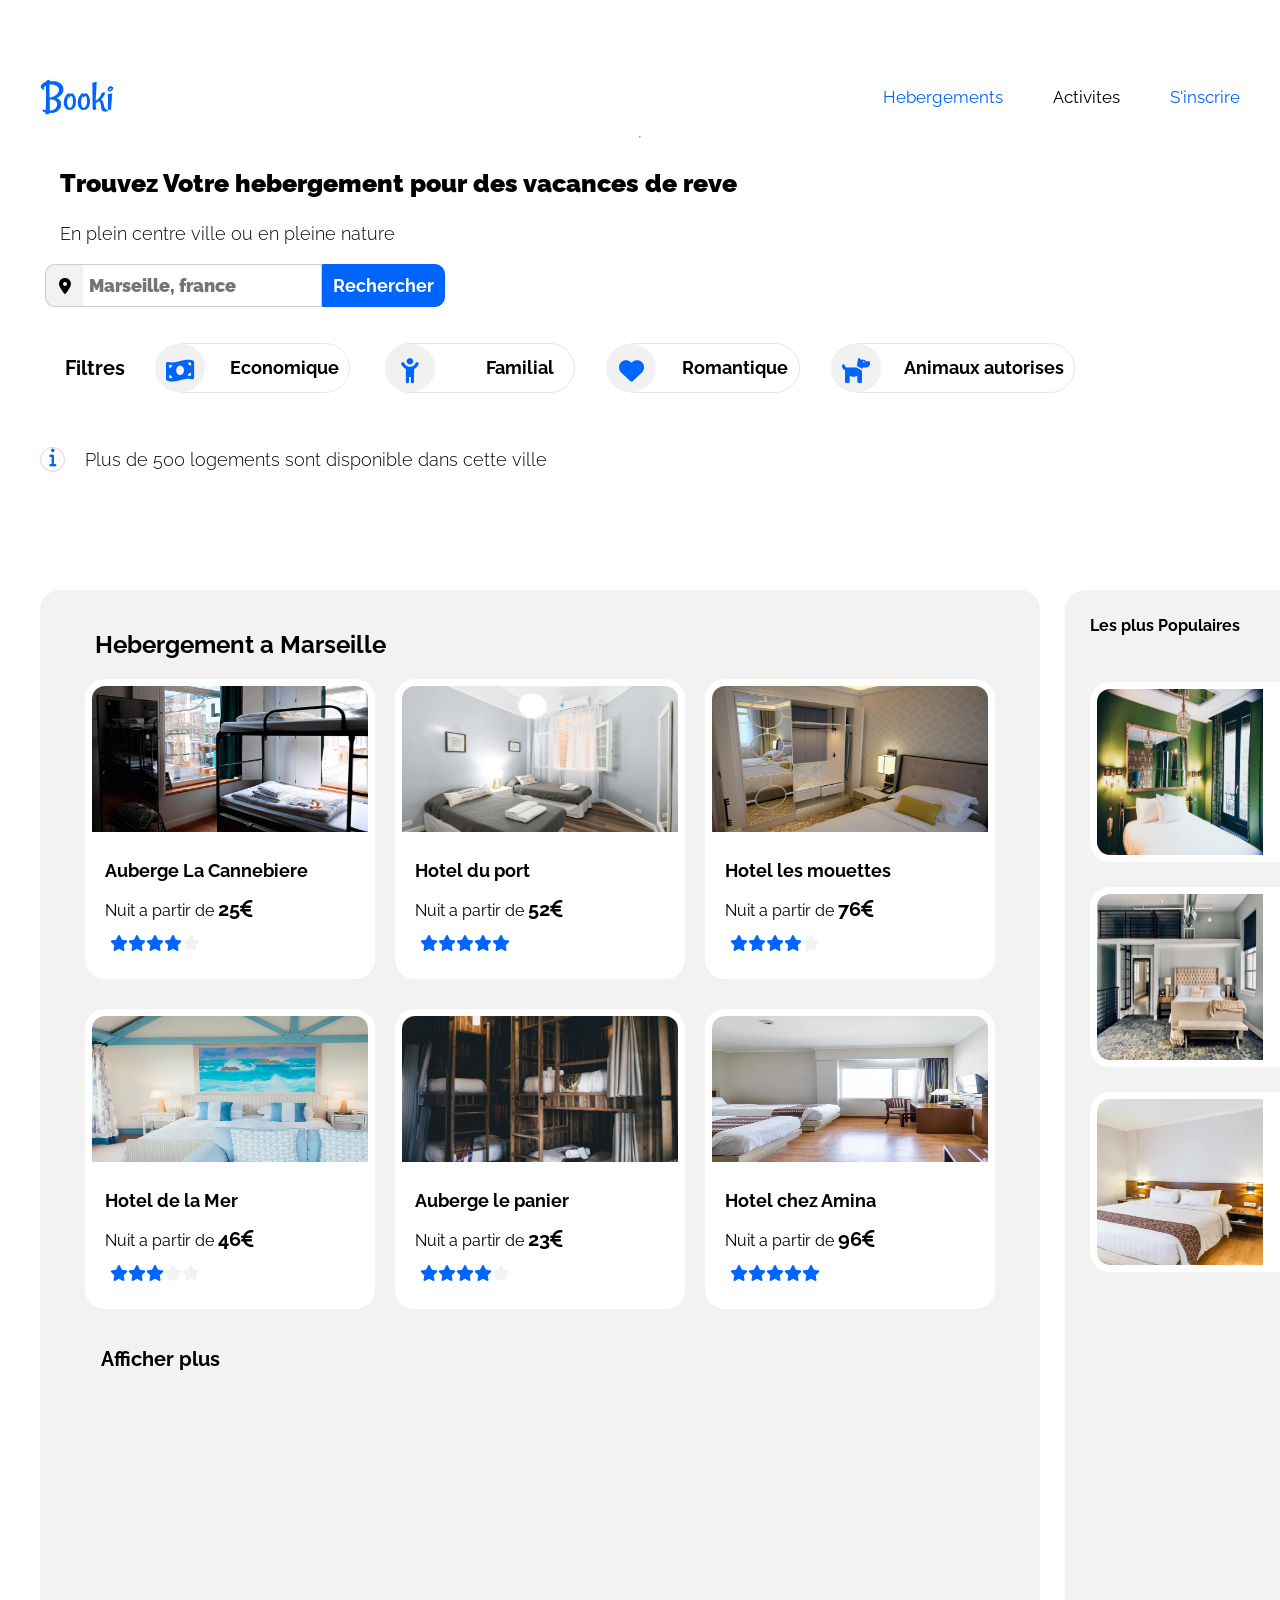
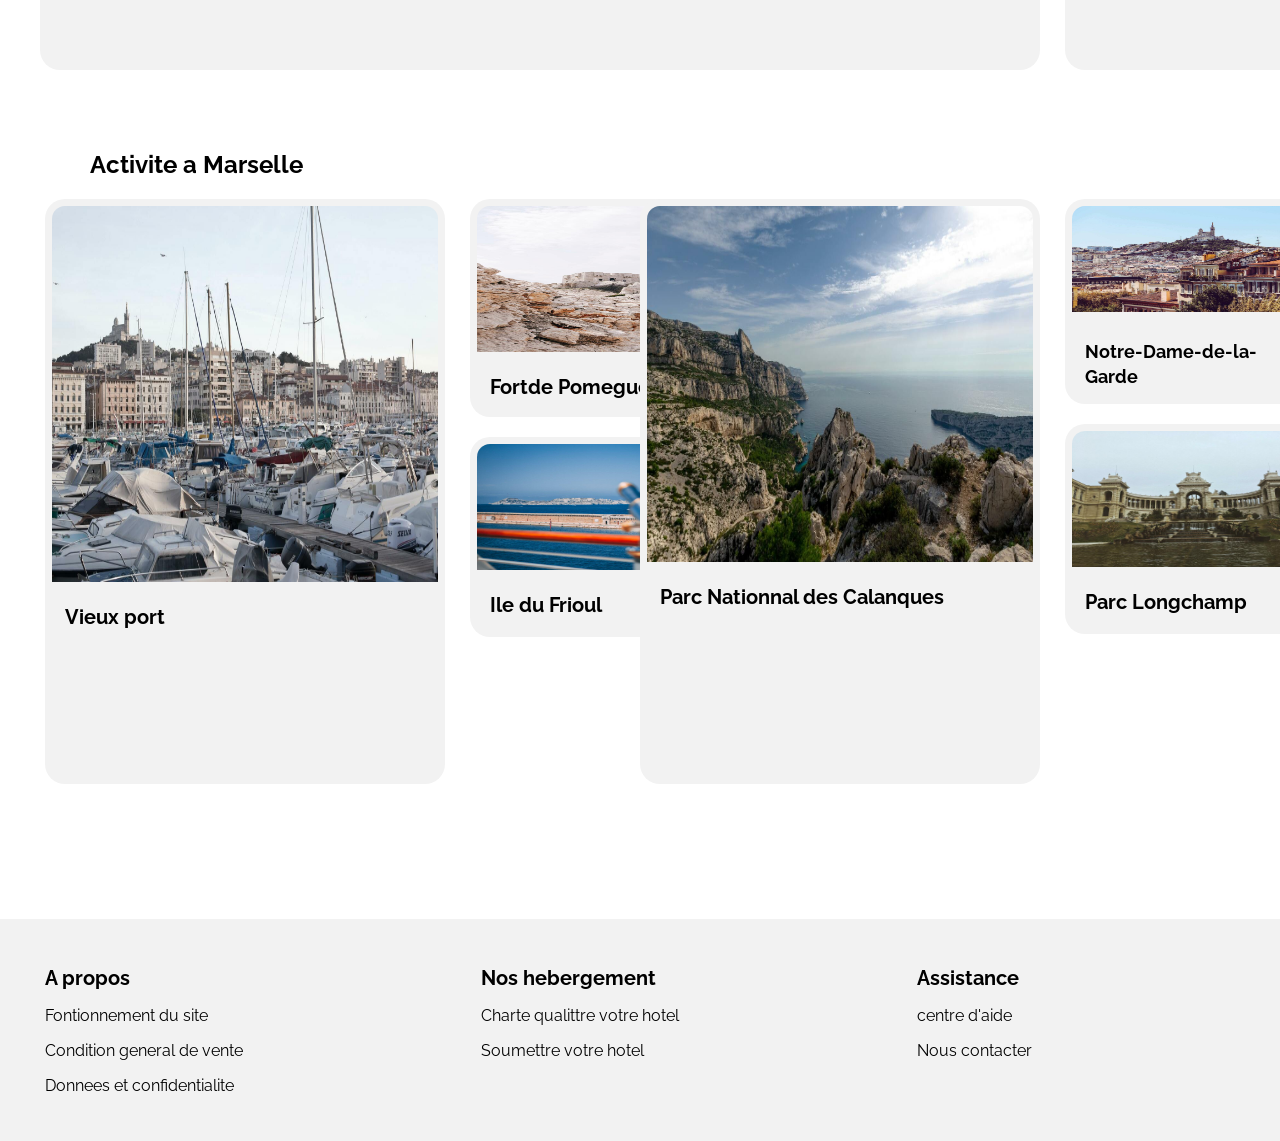
==== commit cb77e27e: "V1 Booki" ====
--- a/index.html
+++ b/index.html
@@ -1,243 +1,354 @@
 <!DOCTYPE html>
-<html lang="zxx">
+<html lang="en">
 <head>
     <meta charset="UTF-8">
+    <meta name="viewport" content="width=device-width, initial-scale=1.0">
+<link rel="preconnect" href="https://fonts.googleapis.com">
+<link rel="preconnect" href="https://fonts.gstatic.com" crossorigin>
+<link href="https://fonts.googleapis.com/css2?family=Raleway:wght@700&display=swap" rel="stylesheet">
+    <link rel="stylesheet" href="https://cdnjs.cloudflare.com/ajax/libs/font-awesome/6.4.2/css/all.min.css"
+        integrity="sha512-z3gLpd7yknf1YoNbCzqRKc4qyor8gaKU1qmn+CShxbuBusANI9QpRohGBreCFkKxLhei6S9CQXFEbbKuqLg0DA=="
+        crossorigin="anonymous" referrerpolicy="no-referrer" >
     <link rel="stylesheet" href="./css/style.css">
-    <meta name="viewport" content="width=device-width, initial-scale=1.0">
-    <link rel="stylesheet" href="https://unpkg.com/leaflet@1.9.4/dist/leaflet.css"
-    integrity="sha256-p4NxAoJBhIIN+hmNHrzRCf9tD/miZyoHS5obTRR9BMY="
-    crossorigin=""/>
-    <link rel="preconnect" href="https://fonts.googleapis.com">
-    <link rel="preconnect" href="https://fonts.gstatic.com" crossorigin>
-    <link href="https://fonts.googleapis.com/css2?family=Open+Sans:wght@300&display=swap" rel="stylesheet">
-    <link rel="stylesheet" href="https://cdnjs.cloudflare.com/ajax/libs/font-awesome/6.4.2/css/all.min.css" integrity="sha512-z3gLpd7yknf1YoNbCzqRKc4qyor8gaKU1qmn+CShxbuBusANI9QpRohGBreCFkKxLhei6S9CQXFEbbKuqLg0DA==" crossorigin="anonymous" referrerpolicy="no-referrer" />
-    <script src="https://unpkg.com/leaflet@1.9.4/dist/leaflet.js"
-    integrity="sha256-20nQCchB9co0qIjJZRGuk2/Z9VM+kNiyxNV1lvTlZBo="
-    crossorigin=""></script>
-    <script src="./js/script.js" defer></script>
-    <title>Restauration</title>
+    <title>Booki</title>
 </head>
 <body>
     <header class="header">
-        <div class="header__nav">
-            <h1 class="header__title">Foodie`s Corner</h1>
-            <div class="elemment">
-                <div class="navi">
-                    <div class="header__nav__navbar">
-                        <ul class="list">
-                            <li><a href="./index.html" class=" link1 active">Home</a></li>
-                            <li><a href="./menu.html" class="link2">Menu</a></li>
-                            <li><a href="./about.html" class="link3">About</a></li>
-                            <li><a href="./table.html" class="link4">BookTable</a></li>
-                        </ul>
-                    </div>
-                    <div class="header__nav__user">
-                        <p><i class="fa-solid fa-user"></i></p>
-                        <p><i class="fa-solid fa-cart-shopping"></i></p>
-                        <p><i class="fa-solid fa-magnifying-glass"></i></p>
-                        <a href="">Order Online</a>
-                    </div>
-                </div>
-                <div class="navigation">
-                    <input type="checkbox" class="navigationCheckbox" id="navi">
-                    <label for="navi" class="navigationBtn">
-                        <span class="navigationIcon">&nbsp;</span>
-                    </label>
-                    <div class="navigationBg">&nbsp;</div>
-                    <div class=" nav">
-                        <ul class="list">
-                            <li><a href="./index.html" class=" link1 active">Home</a></li>
-                            <li><a href="./menu.html" class="link2">Menu</a></li>
-                            <li><a href="./about.html" class="link3">About</a></li>
-                            <li><a href="./table.html" class="link4">BookTable</a></li>
-                        </ul>
-                        <div class="header__nav__user">
-                            <p><i class="fa-solid fa-user"></i></p>
-                            <p><i class="fa-solid fa-cart-shopping"></i></p>
-                            <p><i class="fa-solid fa-magnifying-glass"></i></p>
-                            <a href="">Order Online</a>
-                        </div>
-                    </div>
-                </div>
-            </div>
+        <div class="navigation">
+            <div class="img">
+                <img src="./images/Booki.png" alt="logo">
+            </div>
+            <nav class="navbar">
+                <ul class="list">
+                    <li><a href="#hebergement" class="linkActive linkNav">Hebergements</a></li>
+                    <li><a href="#activite" class="linkNav">Activites</a></li>
+                    <li><a href="#" class="linkNav linkActive">S'inscrire</a></li>
+                </ul>
+            </nav>
         </div>
-        <div class="header__message">
-            <div class="animation">
-                <h3>Fast Food Restaurant</h3>
-                <p>Lorem ipsum dolor, 
-                    sit amet consectetur adipisicing elit. 
-                    Voluptatibus omnis esse dolor odio tempora. 
-                    Suscipit fugiat dolores dolorum illo saepe 
-                    culpa tempore reprehenderit quas nesciunt, 
-                    architecto accusamus
+        <hr>
+        <div class="landing-page">
+            <div class="text">
+                <h3>Trouvez Votre hebergement pour des vacances de reve </h3>
+                <p class="praInfo">En plein centre ville ou en pleine nature </p>
+            </div>
+
+            <form class="formSeach" id="form1">
+                <i class="fa-solid fa-location-dot localisation"></i>
+                <input type="text" placeholder="Marseille, france" id="searchInput">
+                <button type="submit" id="searchButton">Rechercher</button>
+            </form>
+            <form class="formSeach" id="form2">
+                <i class="fa-solid fa-location-dot" id="localisation"></i>
+                <input type="text" placeholder="Marseille, france" class="searchInput">
+                <button type="submit" class="searchButton">Rechercher</button>
+                <i class="fa-solid fa-magnifying-glass seach"></i>
+            </form>
+            <div class="filtre">
+                <h4>Filtres</h4>
+                <div class="btn-filtre">
+                    <p class="icons"><i class="fa-solid fa-money-bill-wave elements"></i></p>
+                    <button type="submit">Economique</button>
+                </div>
+                <div class="btn-filtre filter1">
+                    <p class="icons1"><i class="fa-solid fa-child-reaching elements"></i></p>
+                    <button type="submit">Familial</button>
+                </div>
+                <div class="btn-filtre filter1">
+                    <p class="icons"><i class="fa-solid fa-heart elements"></i></p>
+                    <button type="submit">Romantique</button>
+                </div>
+                <div class="btn-filtre filter1" id="btn-filtre5">
+                    <p class="icons2"><i class="fa-solid fa-dog elements"></i></p>
+                    <button type="submit">Animaux autorises</button>
+                </div>
+            </div>
+            <div class="info">
+                <p class="toultype">
+                    <i class="fa-solid fa-info"></i>
                 </p>
-                <a href="">Order Now</a>
-            </div>
-            <div class="span">
-                <span class="dot dotSpan1"></span>
-                <div class="dots">
-                    <span class="dotSpan2"></span>
-                    <span class="dotSpan3"></span>
-                    <span class="dotSpan4"></span>
-
-                </div>
+                <p class="praInfo">Plus de 500 logements sont disponible dans cette ville</p>
             </div>
         </div>
-    </header> 
-
-    <section class="reduction">
-        <div class="reduction__container">
-            <img src="./images/o1.jpg" alt="">
-            <div>
-                <p>Tasty Thursday</p>
-                <p><span>20%</span>off</p>
-                <a href="">order Now<i class="fa-solid fa-cart-shopping"></i></a>
-            </div>
-        </div>
-        <div class="reduction__container">
-            <img src="./images/o2.jpg" alt="">
-            <div>
-                <p>Pizza Days</p>
-                <p><span>15%</span>off</p>
-                <a href="">order Now<i class="fa-solid fa-cart-shopping"></i></a>
-            </div>
-        </div>
-    </section> 
-    <section class="article">
-        <div class="article__nav">
-            <h2>Our Menu</h2>
-            <div class="article__btn">
-                <button class="article__nav__btn btn1 active">All</button>
-                <button class="article__nav__btn btn2">Burger</button>
-                <button class="article__nav__btn btn3">Pizza</button>
-                <button class="article__nav__btn btn4">Pasta</button>
-                <button class="article__nav__btn btn5">Fries</button>
-            </div>
-        </div>
-        <div class="article__container"></div>
-        <button class="more">View More</button>
-    </section>
-
-    <section class="about">
-        <div class="about__image">
-            <img src="./images/about-img.png" alt="">
-        </div>
-        <div class="about__container">
-            <h2>We are feane</h2>
-            <p>Lorem, ipsum dolor sit amet 
-                consectetur adipisicing elit. 
-                Doloribus alias iste explicabo molestias quae sunt commodi, 
-                blanditiis totam eius deleniti quia itaque optio atque, 
-                sequi aut obcaecati reiciendis maiores aliquam!
-                Lorem ipsum dolor sit Lorem ipsum dolor sit, amet consectetur 
-                adipisicing elit. Minus, iste!
-            </p>
-            <a href="">Read More</a>
-        </div>
-    </section>
-    <section class="localisation">
-        <div class="form">
-            <h3>Book A Table</h3>
-            <form class="form">
-                <input type="text" required autofocus placeholder="Your Name"><br>
-                <input type="text" required  placeholder="Phone Number"><br>
-                <input type="email" required  placeholder="Your Email" ><br>
-                <select name="Nombre de personne">
-                    <option value="default" class="default">How many persons?</option>
-                    <option value="option1">1</option>
-                    <option value="option2">2</option>
-                    <option value="option3">3</option>
-                    <option value="option4">1</option>
-                    <option value="option5">5</option>
-                </select>
-                <input type="date" >
-                <button>Book Now</button>
-            </form>
-        </div>
-        <div class="carte" id="map" >
-        </div>
-    </section>
-    <section class="satisfaction">
-        <h3>What says our customers</h3>
-        <div class="div1">
-            <div class="satisfaction__container ">
-                <div class="container__element">
+    </header>
+    <main>
+        <section class="hebergement" id="hebergement">
+            <div class="left">
+                <div class="contenair">
                     <div class="message">
-                        <p>Lorem ipsum dolor sit amet consectetur, adipisicing elit. Nam quam quae recusandae deserunt magni officia mollitia labore, optio, rerum animi consequuntur dolores blanditiis aperiam soluta natus esse veniam facere. Itaque.</p>
-                    </div>
-                    <div class="img">
-                        <span>E</span>
-                        <img src="./images/client1.jpg" alt="">
-                    </div>
-                </div>
-                <div class="container__element">
+                        <h2>Hebergement a Marseille</h2>
+                    </div>
+                    <div class="container1">
+                        <div class="row">
+                            <div class="image">
+                                <a href="#">
+                                    <img src="./images/hebergement/7.jpg" alt="informationSuplementaire">
+                                </a>
+                            </div>
+                            <div class="text">
+                                <h4><a href="#">Auberge La Cannebiere</a></h4>
+                                <p>Nuit a partir de <span>25<i class="fa-solid fa-euro-sign"></i></span></p>
+                                <ul class="list_start">
+                                    <li><i class="fa-solid fa-star"></i></li>
+                                    <li><i class="fa-solid fa-star"></i></li>
+                                    <li><i class="fa-solid fa-star"></i></li>
+                                    <li><i class="fa-solid fa-star"></i></li>
+                                    <li class="start4"><i class="fa-solid fa-star"></i></li>
+                                </ul>
+                            </div>
+                        </div>
+                        <div class="row">
+                            <div class="image">
+                                <a href="#">
+                                    <img src="./images/hebergement/6.jpg" alt="informationSuplementaire">
+                                </a>
+                            </div>
+                            <div class="text">
+                                <h4><a href="#">Hotel du port</a></h4>
+                                <p>Nuit a partir de <span>52<i class="fa-solid fa-euro-sign"></i></span></p>
+                                <ul class="list_start">
+                                    <li><i class="fa-solid fa-star"></i></li>
+                                    <li><i class="fa-solid fa-star"></i></li>
+                                    <li><i class="fa-solid fa-star"></i></li>
+                                    <li><i class="fa-solid fa-star"></i></li>
+                                    <li><i class="fa-solid fa-star"></i></li>
+                                </ul>
+                            </div>
+                        </div>
+                        <div class="row">
+                            <div class="image">
+                                <a href="#">
+                                    <img src="./images/hebergement/9.jpg" alt="informationSuplementaire">
+                                </a>
+                            </div>
+                            <div class="text">
+                                <h4><a href="#">Hotel les mouettes</a></h4>
+                                <p>Nuit a partir de <span>76<i class="fa-solid fa-euro-sign"></i></span></p>
+                                <ul class="list_start ">
+                                    <li><i class="fa-solid fa-star"></i></li>
+                                    <li><i class="fa-solid fa-star"></i></li>
+                                    <li><i class="fa-solid fa-star"></i></li>
+                                    <li><i class="fa-solid fa-star"></i></li>
+                                    <li class="start4"><i class="fa-solid fa-star"></i></li>
+                                </ul>
+                            </div>
+                        </div>
+                    </div>
+                    <div class="container2">
+                        <div class="row">
+                            <div class="image">
+                                <a href="#">
+                                    <img src="./images/hebergement/1.jpg" alt="informationSuplementaire">
+                                </a>
+                            </div>
+                            <div class="text">
+                                <h4><a href="#">Hotel de la Mer</a></h4>
+                                <p>Nuit a partir de <span>46<i class="fa-solid fa-euro-sign"></i></span></p>
+                                <ul class="list_start ">
+                                    <li><i class="fa-solid fa-star"></i></li>
+                                    <li><i class="fa-solid fa-star"></i></li>
+                                    <li><i class="fa-solid fa-star"></i></li>
+                                    <li class="start4"><i class="fa-solid fa-star"></i></li>
+                                    <li class="start4"><i class="fa-solid fa-star"></i></li>
+                                </ul>
+                            </div>
+                        </div>
+                        <div class="row">
+                            <div class="image">
+                                <a href="#">
+                                    <img src="./images/hebergement/8.jpg" alt="informationSuplementaire">
+                                </a>
+                            </div>
+                            <div class="text">
+                                <h4><a href="#">Auberge le panier</a></h4>
+                                <p>Nuit a partir de <span>23<i class="fa-solid fa-euro-sign"></i></span></p>
+                                <ul class="list_start ">
+                                    <li><i class="fa-solid fa-star"></i></li>
+                                    <li><i class="fa-solid fa-star"></i></li>
+                                    <li><i class="fa-solid fa-star"></i></li>
+                                    <li><i class="fa-solid fa-star"></i></li>
+                                    <li class="start4"><i class="fa-solid fa-star"></i></li>
+                                </ul>
+                            </div>
+                        </div>
+                        <div class="row">
+                            <div class="image">
+                                <a href="#">
+                                    <img src="./images/hebergement/4.jpg" alt="informationSuplementaire">
+                                </a>
+                            </div>
+                            <div class="text">
+                                <h4><a href="#">Hotel chez Amina</a></h4>
+                                <p>Nuit a partir de <span>96<i class="fa-solid fa-euro-sign"></i></span></p>
+                                <ul class="list_start">
+                                    <li><i class="fa-solid fa-star"></i></li>
+                                    <li><i class="fa-solid fa-star"></i></li>
+                                    <li><i class="fa-solid fa-star"></i></li>
+                                    <li><i class="fa-solid fa-star"></i></li>
+                                    <li><i class="fa-solid fa-star"></i></li>
+                                </ul>
+                            </div>
+                        </div>
+                    </div>
+                    <p class="More"><a href="#">Afficher plus</a></p>
+                </div>
+            </div>
+            <div class="rigth">
+                <div class="container3">
                     <div class="message">
-                        <p>Lorem ipsum dolor sit amet consectetur, adipisicing elit. Nam quam quae recusandae deserunt magni officia mollitia labore, optio, rerum animi consequuntur dolores blanditiis aperiam soluta natus esse veniam facere. Itaque.</p>
-                    </div>
-                    <div class="img">
-                        <span>e</span>
-                        <img src="./images/client2.jpg" alt="">
-                    </div>
-                </div>
-            </div>
-        </div>
-        <div class="div2">
-            <div class="satisfaction__container transition">
-                <div class="container__element">
-                    <div class="message">
-                        <p>Lorem ipsum dolor sit amet consectetur, adipisicing elit. Nam quam quae recusandae deserunt magni officia mollitia labore, optio, rerum animi consequuntur dolores blanditiis aperiam soluta natus esse veniam facere. Itaque.</p>
-                    </div>
-                    <div class="img">
-                        <span>E</span>
-                        <img src="./images/client2.jpg" alt="">
-                    </div>
-                </div>
-                <div class="container__element">
-                    <div class="message">
-                        <p class="paraRed">Lorem ipsum dolor sit amet consectetur, adipisicing elit. Nam quam quae recusandae deserunt magni officia mollitia labore, optio, rerum animi consequuntur dolores blanditiis aperiam soluta natus esse veniam facere. Itaque.</p>
-                    </div>
-                    <div class="img">
-                        <span>e</span>
-                        <img src="./images/client1.jpg" alt="">
-                    </div>
-                </div>
-            </div>
-        </div>
-        <div class="direction">
-            <p class="fas-direction buttonclik1"><i class="fa-solid fa-chevron-left"></i></p>
-            <p class="fas-direction buttonclik2"><i class="fa-solid fa-chevron-right"></i></p>
-        </div>
-    </section>
-    <section class="footer">
-        <div class="footer__conctact">
-            <h4>Contact Us</h4>
-            <div class="iconContact"><i class="fa-solid fa-location-pin"></i><p>localisation</p></div>
-            <div class="iconContact"><i class="fa-solid fa-phone"></i><a href="tel:+237692208956">+237692208956</a></div>
-            <div class="iconContact"><i class="fa-solid fa-envelope"></i><a href="mailto:tankwewilfried5@gmail.com">tankwewilfried5@gmail.com</a></div>
-        </div>
-        <div class="footer__link">
-            <h4>Feane</h4>
-            <p>Lorem ipsum dolor, 
-                sit amet consectetur 
-                adipisicing elit. A, 
-                beatae Lorem ipsum dolor sit amet..
-                Lorem ipsum dolor sit amet consectetur adipisicing elit.
-            </p>
-            <div class="icons">
-                <i class="fa-brands fa-twitter fas-icons"></i>
-                <i class="fa-brands fa-linkedin fas-icons"></i>
-                <i class="fa-brands fa-discord fas-icons"></i>
-                <i class="fa-brands fa-instagram fas-icons"></i>
-                <i class="fa-brands fa-facebook fas-icons"></i>
-            </div>
-            <p>&copy; 2023 All Lorem ipsum dolor sit amet.</p>
-            <p>&copy; Lorem ipsum dolor sit.</p>
-        </div>
-        <div class="footer__hours">
-            <h4>Opening Hours</h4>
-            <p>Everyday</p>
-            <p>10:00Am-10:00Pm</p>
-        </div>
-    </section>
+                        <h4>Les plus Populaires</h4>
+                        <p><i class="fa-solid fa-star"></i></p>
+                    </div>
+                    <div class="rowRight">
+                        <div class="imageRigth">
+                            <a href="">
+                                <img src="./images/hebergement/3.jpg" alt="informationSuplementaire">
+                            </a>
+                        </div>
+                        <div class="text textRight ">
+                            <h4><a href="#">Hotel le soleil du matin</a></h4>
+                            <p>Nuit a partir de <span>128<i class="fa-solid fa-euro-sign"></i></span></p>
+                            <ul class="list_start">
+                                <li><i class="fa-solid fa-star"></i></li>
+                                <li><i class="fa-solid fa-star"></i></li>
+                                <li><i class="fa-solid fa-star"></i></li>
+                                <li><i class="fa-solid fa-star"></i></li>
+                                <li><i class="fa-solid fa-star"></i></li>
+                            </ul>
+                        </div>
+                    </div>
+                    <div class="rowRight">
+                        <div class="imageRigth">
+                            <a href="">
+                                <img src="./images/hebergement/2.jpg" alt="informationSuplementaire">
+                            </a>
+                        </div>
+                        <div class="text textRight">
+                            <h4><a href="#">Au coeur de l'eau chambres d'hotes</a></h4>
+                            <p>Nuit a partir de <span>71<i class="fa-solid fa-euro-sign"></i></span></p>
+                            <ul class="list_start ">
+                                <li><i class="fa-solid fa-star"></i></li>
+                                <li><i class="fa-solid fa-star"></i></li>
+                                <li><i class="fa-solid fa-star"></i></li>
+                                <li><i class="fa-solid fa-star"></i></li>
+                                <li class="start4"><i class="fa-solid fa-star"></i></li>
+                            </ul>
+                        </div>
+                    </div>
+                    <div class="rowRight">
+                        <div class="imageRigth">
+                            <a href="">
+                                <img src="./images/hebergement/5.jpg" alt="informationSuplementaire">
+                            </a>
+                        </div>
+                        <div class="text textRight">
+                            <h4><a href="#">Hotel Tout bleu et Blanc</a></h4>
+                            <p>Nuit a partir de <span>68<i class="fa-solid fa-euro-sign"></i></span></p>
+                            <ul class="list_start">
+                                <li><i class="fa-solid fa-star"></i></li>
+                                <li><i class="fa-solid fa-star"></i></li>
+                                <li><i class="fa-solid fa-star"></i></li>
+                                <li><i class="fa-solid fa-star"></i></li>
+                                <li class="start4"><i class="fa-solid fa-star"></i></li>
+                            </ul>
+                        </div>
+                    </div>
+                </div>
+            </div>
+        </section>
+        <section class="Activite" id="activite">
+            <h2>Activite a Marselle</h2>
+            <div class="containt">
+                <div class="leftbox">
+                    <div class="row1">
+                        <div class="image1">
+                            <a href="#">
+                                <img src="./images/activite/6.jpg" alt="informationSuplementaire">
+                            </a>
+                        </div>
+                        <div class="text">
+                            <p><a href="#">Vieux port</a></p>
+                        </div>
+                    </div>
+                    <div class="row2">
+                        <div class="row3">
+                            <div class="image">
+                                <a href="#">
+                                    <img src="/images/activite/5.jpg" alt="informationSuplementaire">
+                                </a>
+                            </div>
+                            <div class="text">
+                                <p><a href="#">Fortde Pomegues</a></p>
+                            </div>
+                        </div>
+                        <div class="row4">
+                            <div class="image">
+                                <a href="#">
+                                    <img src="/images/activite/2.jpg" alt="informationSuplementaire">
+                                </a>
+                            </div>
+                            <div class="text">
+                                <p><a href="#">Ile du Frioul</a></p>
+                            </div>
+                        </div>
+                    </div>
+                </div>
+                <div class="rigthbox">
+                    <div class="row1">
+                        <div class="image1">
+                            <a href="#">
+                                <img src="./images/activite/3.jpg" alt="informationSuplementaire">
+                            </a>
+                        </div>
+                        <div class="text">
+                            <p><a href="#">Parc Nationnal des Calanques</a></p>
+                        </div>
+                    </div>
+                    <div class="row2">
+                        <div class="row4">
+                            <div class="image">
+                                <a href="#">
+                                    <img src="/images/activite/1.jpg" alt="informationSuplementaire">
+                                </a>
+                            </div>
+                            <div class="text">
+                                <p><a href="#">Notre-Dame-de-la-Garde</a></p>
+                            </div>
+                        </div>
+                        <div class="row3">
+                            <div class="image">
+                                <a href="#">
+                                    <img src="/images/activite/4.jpg" alt="informationSuplementaire">
+                                </a>
+                            </div>
+                            <div class="text">
+                                <p><a href="#">Parc Longchamp</a></p>
+                            </div>
+                        </div>
+                    </div>
+                </div>
+            </div>
+        </section>
+    </main>
+    <footer>
+        <section class="footer">
+            <div class="footer__left">
+                <h2 class="footer_title">A propos</h2>
+                <p><a href="#">Fontionnement du site</a></p>
+                <p><a href="#">Condition general de vente</a></p>
+                <p><a href="#">Donnees et confidentialite</a></p>
+            </div>
+            <div class="footer__beetwen">
+                <h2 class="footer_title">Nos hebergement</h2>
+                <p><a href="#">Charte qualittre votre hotel</a></p>
+                <p><a href="#">Soumettre votre hotel</a></p>
+            </div>
+            <div class="footer__rigth">
+                <h2 class="footer_title">Assistance</h2>
+                <p><a href="#">centre d'aide</a></p>
+                <p><a href="#">Nous contacter</a></p>
+            </div>
+        </section>
+    </footer>
 </body>
 </html>
--- a/css/style.css
+++ b/css/style.css
@@ -1,1358 +1,682 @@
-@charset "UTF-8";
-@import url("https://fonts.googleapis.com/css2?family=Dancing+Script:wght@400;500&family=Montserrat:wght@200&family=Open+Sans:ital,wght@1,300&display=swap");
-a {
-  text-decoration: none;
-  color: white;
-}
-
-* {
-  font-family: "Open Sans";
-  font-size: 16px;
-}
-
-li {
-  list-style: none;
-}
-
-body {
-  padding: 0;
-  margin: 0;
-  box-sizing: border-box;
-}
-
-/*________________________header____________________*/
-header.header {
-  background-image: url("./../images/hero-bg.jpg");
-  background-size: cover;
-  background-position: center;
-  height: 98vh;
-  color: white;
-}
-header.header .header__message {
-  width: 37.5rem;
-  position: relative;
-  top: 5%;
-  font-weight: 600;
-  margin: 3.43rem 5.62rem;
-}
-header.header .header__message h3 {
-  font-size: 3.8rem;
-  font-family: "Dancing Script", "Montserrat";
-  font-weight: 500;
-}
-header.header .header__message a {
-  width: 8.12rem;
-  text-transform: capitalize;
-  text-align: center;
-  display: block;
-  padding: 0.43rem;
-  font-weight: 600;
-  border-radius: 1.4rem;
-  background-color: #ffbe33;
-}
-header.header .header__message div.span {
-  margin-top: 1.56rem;
-  height: 3rem;
-  height: 8rem;
-  filter: contrast(4);
-}
-header.header .header__message div.span span.dot {
-  position: absolute;
-  width: 0.8rem;
-  height: 0.8rem;
-  top: 3.12rem;
-  left: 1.56rem;
-  filter: contrast(15px);
-  border-radius: 1.56rem;
-  animation: point 8s infinite;
-}
-header.header .header__message div.span span {
-  display: block;
-  float: left;
-  width: 0.8rem;
-  cursor: pointer;
-  height: 0.8rem;
-  background-color: #d3930a;
-  margin-left: 0.5rem;
-  filter: contrast(0.9px);
-  border-radius: 1.56rem;
-  position: relative;
-  top: 3.12rem;
-  left: 3.6rem;
-  animation: points 8s infinite;
-}
-
-@keyframes point {
-  50% {
-    transform: translateX(70px);
-  }
-}
-@keyframes points {
-  50% {
-    transform: translateX(-33px);
-  }
-}
-.header__nav h1 {
-  font-family: "Dancing Script", "Montserrat";
-  font-size: 2rem;
-}
-
-.header__nav {
-  display: flex;
-  justify-content: space-around;
-  align-items: center;
-}
-.header__nav .header__nav__navbar ul {
-  display: flex;
-  gap: 50px;
-  font-size: 3rem;
-}
-.header__nav .header__nav__navbar ul a.active {
-  color: #ffbe33;
-}
-.header__nav .header__nav__user {
-  position: relative;
-  right: 50px;
-  display: flex;
-  align-items: center;
-  gap: 20px;
-}
-.header__nav .header__nav__user a {
-  width: 130px;
-  text-transform: capitalize;
-  text-align: center;
-  display: block;
-  padding: 7px;
-  cursor: pointer;
-  font-weight: 600;
-  border-radius: 20px;
-  background-color: #ffbe33;
-}
-
-div.navi {
-  display: flex;
-  gap: 70px;
-}
-
-.header__nav__navbar li {
-  font-size: 17px;
-  font-weight: 600;
-  cursor: pointer;
-  text-transform: uppercase;
-  color: white;
-}
-.header__nav__navbar li :hover {
-  color: rgb(236, 159, 16);
-}
-
-.header__nav__navbar a {
-  color: white;
-}
-
-div.animation {
-  line-height: 1.5rem;
-  animation: annimation1 8s infinite;
-}
-
-@keyframes annimation1 {
-  50% {
-    transform: translateX(-800px);
-  }
-}
-/*________________SECTION REJUCTION______________*/
-section.reduction {
-  display: flex;
-  justify-content: center;
-  align-items: center;
-  text-align: center;
-  gap: 23px;
-  height: 60vh;
-  color: #ffffff;
-}
-section.reduction .reduction__container {
-  display: flex;
-  height: 12rem;
-  width: 32rem;
-  font-size: 1.3rem;
-  font-family: "Dancing Script";
-  border-radius: 10px;
-  font-weight: 500;
-  padding: 1rem;
-  background-color: #1f1f1f;
-  transition: all 0.2s ease-in-out;
-}
-section.reduction .reduction__container span {
-  font-size: 2.3rem;
-  font-weight: 600;
-  font-family: "Dancing Script", "Montserrat";
-}
-section.reduction .reduction__container a {
-  width: 8.125rem;
-  text-transform: capitalize;
-  text-align: center;
-  display: block;
-  padding: 0.43rem;
-  font-weight: 600;
-  font-family: "Open Sans";
-  border-radius: 1.25rem;
-  background-color: #ffbe33;
-}
-section.reduction .reduction__container img {
-  width: 9.3rem;
-  height: 9.3rem;
-  border: solid 0.31rem #ffbe33;
-  border-radius: 50%;
-}
-
-.reduction__container:hover img {
-  transform: scale(1.1);
-}
-
-div.navigation {
-  display: none;
-}
-
-.navigationCheckbox {
-  display: none;
-}
-
-.navigationBg {
-  height: 4rem;
-  width: 4rem;
-  border-radius: 50%;
-  position: relative;
-  top: 1rem;
-  left: 10.6rem;
-  cursor: pointer;
-  z-index: 1000;
-  transition: transform 0.2s cubic-bezier(0.86, 0, 1.07, 1);
-  animation: rotate 0.2s ease;
-}
-
-@keyframes rotate {
-  50% {
-    transform: rotate(720deg);
-  }
-  100% {
-    transform: rotate(1440deg);
-  }
-}
-.navigationBtn {
-  background-color: #f3f3f3;
-  width: 4rem;
-  height: 4rem;
-  position: relative;
-  top: 2.4rem;
-  left: 10.6rem;
-  border-radius: 50%;
-  z-index: 2000;
-  color: white;
-  cursor: pointer;
-  box-shadow: 0rem 1rem 5rem rgba(0, 0, 0, 0.1);
-}
-
-.navigationIcon {
-  position: relative;
-  margin-top: 1rem;
-  width: 2rem;
-  height: 0.2rem;
-  background-color: white;
-  border-radius: 10px;
-  display: block;
-}
-
-.navigationIcon::before,
-.navigationIcon::after {
-  width: 100%;
-  height: 0.2rem;
-  content: "";
-  display: block;
-  border-radius: 10px;
-  position: absolute;
-  background-color: white;
-}
-
-.navigationIcon::before {
-  top: 0.7rem;
-}
-
-.navigationIcon::after {
-  top: -0.6rem;
-}
-
-div.elemment {
-  display: block;
-}
-
-.nav {
-  height: 50vh;
-  text-align: center;
-  position: relative;
-  right: 5rem;
-  transform: translateY(-100%);
-  text-transform: uppercase;
-  z-index: 1500;
-  opacity: 0;
-  line-height: 2rem;
-  transition: all 2s cubic-bezier(0.68, -0.55, 0.265, 1.55);
-}
-
-.navigationCheckbox:checked ~ .nav {
-  opacity: 1;
-  transform: translateY(15px);
-  width: 100%;
-}
-
-.navigationCheckbox:checked + .navigationBtn .navigationIcon {
-  background-color: transparent;
-}
-
-.navigationCheckbox:checked + .navigationBtn .navigationIcon::before {
-  transform: rotate(45deg);
-  top: 0;
-}
-
-.navigationCheckbox:checked + .navigationBtn .navigationIcon::after {
-  transform: rotate(-45deg);
-  top: 0;
-}
-
-/*____________________section articles___________________*/
-section.article .article__nav {
-  display: flex;
-  flex-direction: column;
-  align-items: center;
-  justify-content: center;
-  text-align: center;
-}
-section.article .article__nav h2 {
-  font-size: 2.7rem;
-  font-weight: 700;
-  font-family: "Dancing Script";
-}
-
-button.article__nav__btn {
-  margin: 0.72rem;
-  border: none;
-  background-color: white;
-}
-
-button.active {
-  background-color: #000000;
-  color: #ffffff;
-  width: 4.3rem;
-  height: 2rem;
-  border-radius: 1.7rem;
-}
-
-.article__container {
-  margin-top: 4rem;
-  display: grid;
-  grid-template-columns: repeat(3, 1fr);
-  grid-template-rows: repeat(3, 33rem);
-  margin: 2rem 3rem;
-  align-items: center;
-}
-
-.article__container__row {
-  align-items: center;
-  background-color: #000000;
-  font-size: 0.7rem;
-  font-weight: 600;
-  border-radius: 1rem;
-  width: 24rem;
-  height: 32rem;
-  margin: 18px;
-  transition: all 0.2s ease-in-out;
-}
-.article__container__row .article-img {
-  background-color: #f3f3f3;
-  height: 14rem;
-  border: none;
-  width: 100%;
-  border-radius: 0.3rem 0.3rem 0rem 2rem;
-  text-align: center;
-}
-.article__container__row .article-img img {
-  width: 11rem;
-  height: 8rem;
-  padding: 3rem;
-}
-.article__container__row .article-text {
-  padding: 0.7rem;
-  color: #ffffff;
-  font-size: 0.8rem;
-  text-align: center;
-}
-.article__container__row .article-text p.name {
-  font-size: 1.8rem;
-}
-
-.article__container__row:hover img {
-  transform: scale(1.2);
-}
-
-.article-text > p:first-child {
-  font-size: 1.3rem;
-}
-
-.article-text > p:nth-last-child(2) {
-  font-size: 1.01rem;
-}
-
-button.bay {
-  background-color: #ffbe33;
-  height: 3rem;
-  width: 2rem;
-  border: none;
-  color: #ffffff;
-  -webkit-clip-path: circle();
-          clip-path: circle();
-  position: relative;
-  left: 30%;
-}
-
-button.more {
-  position: absolute;
-  transform: translate(-50%, -50%);
-  left: 50%;
-  text-align: center;
-  border: none;
-  background-color: #ffbe33;
-  color: white;
-  border-radius: 1.87rem;
-  width: 12rem;
-  height: 2.5rem;
-}
-
-/*________________Section About__________________*/
-section.about {
-  background-color: #1f1f1f;
-  color: white;
-  display: flex;
-  height: 800px;
-  margin-top: 100px;
-  justify-content: center;
-  align-items: center;
-  gap: 80px;
-}
-section.about .about__image {
-  height: 43.75rem;
-}
-section.about .about__image img {
-  height: 100%;
-}
-section.about .about__container {
-  font-size: 1rem;
-  line-height: 1.7rem;
-  font-weight: 600;
-  width: 500px;
-}
-section.about .about__container h2 {
-  font-family: "Dancing Script";
-  font-size: 2.7rem;
-}
-section.about .about__container a {
-  width: 8.125rem;
-  text-transform: capitalize;
-  text-align: center;
-  display: block;
-  padding: 0.43rem;
-  font-weight: 600;
-  font-family: "Open Sans";
-  border-radius: 1.25rem;
-  background-color: #ffbe33;
-}
-
-/*_________________section localisation_________________________*/
-section.localisation {
-  display: flex;
-  justify-content: center;
-  align-items: center;
-  gap: 7rem;
-}
-section.localisation div.form {
-  width: 35rem;
-}
-section.localisation div.form h3 {
-  font-family: "Dancing Script";
-  font-size: 1.8rem;
-}
-section.localisation div.form input {
-  margin: 10px;
-  border-radius: 0.3rem;
-  width: 100%;
-  height: 3rem;
-  border: solid 1px;
-}
-section.localisation div.form select {
-  position: relative;
-  left: 13px;
-  width: 100%;
-  height: 3rem;
-  border: 1px solid;
-  border-radius: 0.3rem;
-  background-color: #ffffff;
-}
-section.localisation div.form select option.default {
-  background-color: #f5f5f5;
-}
-section.localisation div.form select :hover {
-  background-color: #f5f5f5;
-}
-section.localisation div#map {
-  height: 20rem;
-  width: 35rem;
-}
-
-select, option {
-  background-color: #f5f5f5;
-}
-
-form button {
-  margin-top: 2rem;
-  width: 10rem;
-  text-transform: capitalize;
-  text-align: center;
-  border: none;
-  padding: 1rem;
-  color: #ffffff;
-  font-weight: 600;
-  font-family: "Open Sans";
-  border-radius: 1.25rem;
-  background-color: #ffbe33;
-}
-
-/*_________________section satisfaction_________*/
-section.satisfaction {
-  display: flex;
-  justify-content: center;
-  align-items: center;
-  flex-direction: column;
-}
-section.satisfaction h3 {
-  font-family: "Dancing Script";
-  font-size: 3rem;
-  font-weight: 500;
-}
-section.satisfaction div.satisfaction__container {
-  display: flex;
-  gap: 3rem;
-}
-section.satisfaction div.satisfaction__container img {
-  width: 9rem;
-  -webkit-clip-path: circle(40% at center);
-          clip-path: circle(40% at center);
-}
-section.satisfaction div.img {
-  width: 9rem;
-  background-color: #ffbe33;
-  -webkit-clip-path: circle(41%);
-          clip-path: circle(41%);
-}
-section.satisfaction div.img span {
-  width: 5rem;
-  height: 5rem;
-}
-section.satisfaction div.message {
-  width: 32rem;
-  background-color: #1f1f1f;
-  color: white;
-  padding: 0.1rem 1rem;
-  border-radius: 0.5rem;
-}
-
-div.direction {
-  display: flex;
-  text-align: center;
-  gap: 1rem;
-}
-div.direction .fas-direction {
-  font-size: 1.5rem;
-  color: #ffffff;
-  padding-top: 1rem;
-  width: 3rem;
-  height: 3rem;
-  background-color: #ffbe33;
-  -webkit-clip-path: circle();
-          clip-path: circle();
-}
-
-div.div1 {
-  transition: position 25s ease-in-out infinite;
-  transition-timing-function: steps(7, end);
-  position: relative;
-}
-
-div.div2 {
-  position: absolute;
-  transition: position 25s ease-in-out infinite;
-  transition-timing-function: steps(5, end);
-  transform: translateX(110%);
-  display: none;
-}
-
-.cacherGauche {
-  transition: all ease infinite;
-  transition-duration: 0.8s;
-  transform: translate(-110%, 0%);
-}
-
-.visibiliter {
-  transition: all ease infinite;
-  transition-duration: 1s;
-  transform: translateX(-85858%);
-  display: block;
-}
-
-/*_____________________section Footer__________*/
-section.footer {
-  display: flex;
-  justify-content: center;
-  align-items: center;
-  text-align: center;
-  height: 65vh;
-  gap: 5rem;
-  font-family: "open sans";
-  font-weight: 600;
-  font-size: 0.8rem;
-  background-color: #1f1f1f;
-  color: #ffffff;
-}
-section.footer h4 {
-  font-size: 2rem;
-  font-family: "Dancing Script";
-}
-section.footer .footer__link {
-  width: 300px;
-}
-section.footer .fas-icons {
-  font-size: 1.2rem;
-  color: #ffffff;
-  padding-top: 1.8rem;
-  width: 2rem;
-  height: 3rem;
-  color: #000000;
-  background-color: white;
-  -webkit-clip-path: circle();
-          clip-path: circle();
-}
-section.footer div.iconContact {
-  display: flex;
-  gap: 1rem;
-  align-items: center;
-  line-height: 1.8rem;
-}
-section.footer div.footer__hours {
-  padding-bottom: 9rem;
-}
-section.footer div.footer__conctact {
-  padding-bottom: 8rem;
-}
-
-.activeDot {
-  transform: scale(1.5);
-  background-color: #d3930a;
-}
-
-@media screen and (max-width: 1320px) {
-  /* règles CSS à appliquer lorsque la largeur de l'écran est inférieure ou égale à 1250px */
-  header div.header__nav {
-    display: flex;
+@import url('https://fonts.googleapis.com/css2?family=Raleway&display=swap');
+/**___________________  GENERAL _____________________**/
+*{
+    font-family:'Raleway', sans-serif;
+    box-sizing: border-box;
+    flex-shrink: 0;
+}
+
+body{
+    padding: 0;
+    margin: 0;
+    font-size: 16px;
+}
+li{
+    list-style: none;
+}
+a{
+    text-decoration: none;
+    color: black;
+}
+/**____________Header ___________**/
+
+header{
+    margin: 70px 40px;
+    height: 50vh;
+    display: flex;
+    flex-direction: column;
+}
+.navigation{
+    display: flex;
+    justify-content: space-between;
+}
+.navbar ul.list {
+    display: flex;
+    gap:50px ;
+    align-items: center;
+    font-size: 17px;
+    text-align: center;
+}
+header .navigation img{
+    width:115px ;
+}
+div.landing-page{
+    line-height:18px;
+}
+div.landing-page h3{
+    font-size: 25px;
+    font-weight: 1000;
+}
+div.landing-page p{
+    font-size: 18px;
+    font-weight: 700;
+}
+div.landing-page .text {
+    line-height: 25px;
+}
+form.formSeach{
+    display: flex;
+    align-items: center;
+}
+#form2{
+    display: none;
+}
+#searchInput{
+    padding: 10px ;
+    border: 1px solid #ccc;
+    outline: none;
+    font-weight: 1000;
+    color: black;
+    font-size: 18px;
+
+}
+#searchButton {
+    padding: 10px;
+    background-color: #0065FC;
+    color: #fff;
+    border: 1px solid #0065FC;
+    border-radius: 0 10px 10px 0;
+    cursor: pointer;
+    font-size: 18PX;
+    font-weight: 700;
+    outline: none;
+}
+.searchInput {
+    padding: 11px;
+    border: 1px solid #ccc;
+    outline: none;
+    font-weight: 1000;
+    color: black;
+    font-size: 18px;
+
+}
+.searchButton{
+    display: none;
+}
+
+.seach{
+    padding: 10px;
+    padding-bottom: 14px;
+    background-color: #0065FC;
+    color: #fff;
+    border: 1px solid #0065FC;
+    border-radius:15px 15px 15px 15px;
+    cursor: pointer;
+    font-size: 20px;
+    position: relative;
+    right: 17px;
+    font-weight: 700;
+    outline: none;
+}
+i#localisation {
+    padding:14.3px;
+    padding-bottom: 13.5px;
+    background-color: #F2F2F2;
+    border: 1px solid #ccc;
+    border-radius: 10px 0 0 10px;
+    outline: none;
+    position: relative;
+    left: 5px;
+    border-right: none;
+}
+i.localisation {
+    padding: 12.5px;
+    background-color: #F2F2F2;
+    border: 1px solid #ccc;
+    border-radius: 10px 0 0 10px;
+    outline: none;
+    position: relative;
+    left: 5px;
+    border-right: none;
+}
+.linkActive{
+    color: #0065FC;
+}
+.linkNav{
+    position: relative;
+    cursor: pointer;
+}
+.linkNav::before{
+    content: "";
+    position: absolute;
+    width: 100%;
+    height: 4px;
+    bottom:40px;
+    transform-origin: 0 100%;
+    transform: scale(0);
+    transition: transform 0.2s ease-in-out;
+    background-color: #0065FC;
+}
+.linkNav:hover::before{
+    transform: scale(1);
+    transform-origin: 110px 0;
+}
+/**__________FILTRE_________**/
+
+div.filtre{
+    display:flex;
+    padding: 25px;
+    align-items: center;
+    text-align: center;
+    gap: 35px;
+}
+div.btn-filtre{
+    display: flex;
+    align-items: center;
+    height: 50px;
+    font-weight: 700;
+    width: 190px;
     justify-content: space-around;
-    align-items: center;
-  }
-  header div.header__nav .header__nav__navbar ul {
-    display: flex;
+    border: 1.5px groove rgb(236, 229, 229);
+    border-radius: 50px;
+    transition: transform 1s ease-in ;
+}
+div.filtre h4{
+    font-size: 20px;
+}
+div.btn-filtre p.icons{
+    color: #0065FC;
+    border-radius: 50px;
+    background-color:#f1f1f1;
+    height: 100%;
+    width: 50px;
+    font-size:25px;
+    padding: 15px 0;
+    position: relative;
+    right: 10px;
+}
+div.btn-filtre p.icons1{
+    color: #0065FC;
+    border-radius: 50px;
+    background-color:#f1f1f1;
+    height: 100%;
+    width: 50px;
+    font-size:25px;
+    padding: 15px 0;
+    position: relative;
+    right: 16px;
+}
+div.btn-filtre p.icons2 {
+    color: #0065FC;
+    border-radius: 50px;
+    background-color: #f1f1f1;
+    height: 100%;
+    width: 50px;
+    font-size: 25px;
+    padding: 15px 0;
+    position: relative;
+    right: 9px;
+
+}
+div#btn-filtre5 {
+    display: flex;
+    align-items: center;
+    height: 50px;
+    width: 240px;
+    justify-content: space-around;
+    border: 1.5px groove rgb(236, 229, 229);
+    border-radius: 50px;
+}
+.btn-filtre button{
+    border: none;
+    font-weight: 700;
+    font-size: 18px;
+    cursor: pointer;
+    background-color:white;
+}
+.btn-filtre:hover{
+    background-color: #bfd6f7;
+    transform: scale(.8);
+}
+.btn-filtre:hover button {
+    background-color: #bfd6f7;
+}
+
+/****___________DIV INFO_______**/
+div.info{
+    display: flex;
+    align-items: center;
     gap: 20px;
-    font-size: 1rem;
-  }
-  .article__container__row {
-    align-items: center;
-    background-color: #000000;
-    font-size: 0.7rem;
-    font-weight: 600;
-    border-radius: 1rem;
-    width: 20rem;
-    height: 28rem;
-    margin: 13px;
-    transition: all 0.2s ease-in-out;
-  }
-  .article__container__row .article-img {
-    background-color: #f3f3f3;
-    height: 10rem;
-    border: none;
+}
+.info p.toultype{
+    height: 25px;
+    width: 25px;
+    text-align: center;
+    border: 1px solid rgb(227, 209, 209); 
+    border-radius: 50%;
+    color: #0065FC;
+    font-size: 19px;
+    font-weight: 900;
+}
+.landing-page .praInfo{
+    font-weight: 300;
+}
+
+/****________Section Hebergement__________*/
+
+section.hebergement{
+    margin: 30px 40px;
+    height: 120vh;
+    gap: 25px;
+    border-radius: 20px;
+    display: flex;
+    justify-content: space-between;
+}
+div.image img{
     width: 100%;
-    border-radius: 0.3rem 0.3rem 0rem 2rem;
-    text-align: center;
-  }
-  .article__container__row .article-img img {
-    width: 9rem;
-    height: 6rem;
-    padding: 2rem;
-  }
-  .article__container__row .article-text {
-    padding: 0.5rem;
-    color: #ffffff;
-    font-size: 0.6rem;
-    text-align: center;
-  }
-  .article__container__row .article-text p.name {
-    font-size: 1.6rem;
-  }
-  section.reduction .reduction__container {
-    display: flex;
-    height: 12rem;
-    width: 30rem;
-    font-size: 1.3rem;
-    font-family: "Dancing Script";
-    border-radius: 10px;
-    font-weight: 500;
-    padding: 1rem;
-    background-color: #1f1f1f;
-    transition: all 0.2s ease-in-out;
-  }
-  section.satisfaction div.message {
-    width: 30rem;
-    background-color: #1f1f1f;
-    color: white;
-    padding: 0.1rem 1rem;
-    border-radius: 0.5rem;
-  }
-}
-@media screen and (max-width: 1092px) {
-  /* règles CSS à appliquer lorsque la largeur de l'écran est inférieure ou égale à 1092px */
-  section.reduction .reduction__container {
-    display: flex;
+    height: 160px;
+    border-radius: 20px 20px 0px 0px;
+    padding: 7px 7px;
+}
+div.row{
+    background-color: white;
+    border-radius: 20px;
+    height: 300px;
+    width: 290px;
+}
+div.text{
+    line-height: 8px;
+    padding: 0 20px;
+}
+div.text h4{
+    font-size: 18px;
+}
+div.text span{
+    font-size: 20px;
+    font-weight: 700;
+}
+div.contenair div.message {
+    position: relative;
+    right: 30%;
+}
+div.contenair{
+    display: flex;
+    padding-top: 20px;
+    border-radius: 20px;
     flex-direction: column;
     align-items: center;
-    margin: 8px;
-    text-align: center;
-    justify-content: center;
-    height: 18rem;
-    width: 16rem;
-    font-size: 1.3rem;
-    font-family: "Dancing Script";
-    border-radius: 10px;
-    font-weight: 500;
-    padding: 1.9rem;
-    background-color: #1f1f1f;
-    transition: all 0.2s ease-in-out;
-  }
-  .article__container__row {
-    align-items: center;
-    background-color: #000000;
-    font-size: 0.7rem;
-    font-weight: 600;
-    border-radius: 1rem;
-    width: 18rem;
-    height: 28rem;
-    margin: 8px;
-    transition: all 0.2s ease-in-out;
-  }
-  .article__container__row .article-img {
-    background-color: #f3f3f3;
-    height: 10rem;
-    border: none;
+    height: 130vh;
+}
+div.container1{
+    display: flex;
+    gap: 20px;
+    padding-bottom: 30px;
+}
+div.container2 {
+    display: flex;
+    gap: 20px;
+}
+p.More{
+    font-size: 20px;
+    position: relative;
+    right: 38%;
+    padding: 18px 0;
+    font-weight: 700;
+}
+/**_____Left___*/
+div.rowRight{
+    background-color: white;
+    border-radius: 20px;
+    height: 180px;
+    width:380px;
+    display: flex;
+}
+div.rigth{
+    display: flex;
+    width: 430px;
+    height: 100%;
+    background-color:#F2F2F2;
+    padding: 5px 25px;
+    border-radius: 20px;
+
+}
+div.left{
+    height: 100%;
+    background-color: #F2F2F2;
+    border-radius: 20px;
+    width: 1000px;
+
+}
+div.imageRigth img {
+    width: 180px;
+    height: 100%;
+    border-radius: 20px 0px 0px 20px;
+    padding: 7px 7px;
+}
+div.rowRight h4{
+    font-size: 18px;
+}
+div.container3 {
+    display: flex;
+    flex-direction: column;
+    gap: 25px;
+}
+div.textRight{
+    width: 200px;
+    line-height: 25px;
+    height: 100%;
+}
+div.container3 .message{
+    display: flex;
+    align-items: center;
+    justify-content: space-between;
+}
+ul.list_start{
+    display: flex;
+    padding: 0 5px;
+    color: #0065FC;
+}
+li.start4{
+    color: #F2F2F2;
+}
+/*****____________Section Activite_______***/
+
+section.Activite{
+    height: 91vh;
+    padding: 30px 45px;
+    border-radius: 20px;
+}
+section.Activite h2{
+    padding: 0 45px;
+}
+
+div.containt{
+    display: flex;
+    align-items: center;
+    justify-content: space-around;
+    border-radius:20px ;
+
+}
+/**_____LeftBox______***/
+section.Activite div.leftbox{
+    display: flex;
+    width: 50%;
+    border-radius: 20px;
+    height: 100%;
+    gap: 25px;
+}
+div.leftbox div.row1{
+    width: 400px;
+    border-radius: 20px;
+    height: 65vh;
+    background-color: #F2F2F2;
+}
+div.row1 div.text{
+    font-size: 20px;
+    font-weight: 700;
+}
+div.row1 div.image1 img{
     width: 100%;
-    border-radius: 0.3rem 0.3rem 0rem 2rem;
-    text-align: center;
-  }
-  .article__container__row .article-img img {
-    width: 8rem;
-    height: 5rem;
-    padding: 2rem;
-  }
-  .article-text {
-    padding: 0.5rem;
-    color: #ffffff;
-    font-size: 0.4rem;
-    text-align: center;
-  }
-  .article-text p.name {
-    font-size: 1.6rem;
-  }
-  section.satisfaction div.message {
-    width: 21rem;
-    background-color: #1f1f1f;
-    color: white;
-    padding: 0.1rem 1rem;
-    border-radius: 0.5rem;
-  }
-  section.about {
-    background-color: #1f1f1f;
-    color: white;
-    display: flex;
-    height: 800px;
-    margin-top: 100px;
-    justify-content: center;
-    align-items: center;
-    gap: 80px;
-  }
-  section.about .about__image {
-    height: 42rem;
-  }
-  section.about .about__image img {
-    height: 70%;
-  }
-  section.about .about__container {
-    font-size: 1rem;
-    line-height: 1.7rem;
-    font-weight: 600;
-    width: 500px;
-  }
-  section.about .about__container h2 {
-    font-family: "Dancing Script";
-    font-size: 2.7rem;
-  }
-  section.about .about__container a {
-    width: 8.125rem;
-    text-transform: capitalize;
-    text-align: center;
-    display: block;
-    padding: 0.43rem;
-    font-weight: 600;
-    font-family: "Open Sans";
-    border-radius: 1.25rem;
-    background-color: #ffbe33;
-  }
-  .article__nav {
-    display: flex;
-    flex-direction: column;
-    align-items: center;
-    justify-content: center;
-    text-align: center;
-    position: relative;
-    top: 3rem;
-  }
-  .article__nav h2 {
-    font-size: 2.7rem;
-    font-weight: 700;
-    position: relative;
-    top: 2rem;
-    font-family: "Dancing Script";
-  }
-  section.reduction {
-    display: flex;
-    justify-content: center;
-    align-items: center;
-    text-align: center;
-    gap: 23px;
-    height: 60vh;
-    color: #ffffff;
-    position: relative;
-    top: 4rem;
-  }
-}
-@media screen and (max-width: 1024px) {
-  /* règles CSS à appliquer lorsque la largeur de l'écran est inférieure ou égale à 1024px */
-  .article__container {
-    margin-top: 4rem;
-    display: grid;
-    grid-template-columns: repeat(2, 1fr);
-    grid-template-rows: repeat(5, 33rem);
-    margin: 2rem 3rem;
-    align-items: center;
-  }
-  .article__container__row {
-    align-items: center;
-    background-color: #000000;
-    font-size: 0.7rem;
-    font-weight: 600;
-    border-radius: 1rem;
-    width: 24rem;
-    height: 32rem;
-    margin: 13px;
-    transition: all 0.2s ease-in-out;
-  }
-  .article__container__row .article-img {
-    background-color: #f3f3f3;
-    height: 14rem;
-    border: none;
+    height: 390px;
+    border-radius: 20px 20px 0px 0px;
+    padding: 7px 7px;
+}
+
+div.leftbox div.row4{
+    border-radius: 20px;
+    background-color: #F2F2F2;
+    margin-top: 20px;
+    width: 260px;
+    height: 200px;
+}
+div.leftbox div.row4 img{
+    height: 140px;
+}
+div.row2 div.row3{
+    border-radius: 20px;
+    width: 260px;
+    height: 218px;
+    background-color: #F2F2F2;
+}
+div.row2 div.row3 img{
+    height: 160px;
+}
+div.row4 div.text {
+    font-size: 20px;
+    font-weight: 700;
+}
+div.row3 div.text {
+    font-size: 20px;
+    font-weight: 700;
+}
+
+/***_____RightBox________**/
+div.rigthbox div.row1 {
+    width: 400px;
+    height: 65vh;
+    border-radius: 20px;
+    background-color: #F2F2F2;
+}
+
+section.Activite div.rigthbox{
+    display: flex;
+    width: 50%;
+    border-radius: 20px;
+    height: 100%;
+    gap: 25px;
+}
+
+
+div.rigthbox .row1 div.text {
+    font-size: 20px;
+    font-weight: 700;
+}
+
+div.rigthbox div.row1 div.image1 img {
     width: 100%;
-    border-radius: 0.3rem 0.3rem 0rem 2rem;
-    text-align: center;
-  }
-  .article__container__row .article-img img {
-    width: 11rem;
-    height: 8rem;
-    padding: 2rem;
-  }
-  .article__container__row .article-text {
-    padding: 0.7rem;
-    color: #ffffff;
-    font-size: 0.8rem;
-    text-align: center;
-  }
-  .article__container__row .article-text p.name {
-    font-size: 1.8rem;
-  }
-  section.about {
-    background-color: #1f1f1f;
-    color: white;
-    display: flex;
-    height: 800px;
-    margin-top: 100px;
-    justify-content: center;
-    align-items: center;
-    gap: 80px;
-  }
-  section.about .about__image {
-    height: 40rem;
-  }
-  section.about .about__image img {
-    height: 70%;
-  }
-  section.about .about__container {
-    font-size: 1rem;
-    line-height: 1.7rem;
-    font-weight: 600;
-    width: 500px;
-  }
-  section.about .about__container h2 {
-    font-family: "Dancing Script";
-    font-size: 2.7rem;
-  }
-  section.about .about__container a {
-    width: 8.125rem;
-    text-transform: capitalize;
-    text-align: center;
-    display: block;
-    padding: 0.43rem;
-    font-weight: 600;
-    font-family: "Open Sans";
-    border-radius: 1.25rem;
-    background-color: #ffbe33;
-  }
-}
-@media screen and (max-width: 924px) {
-  /* règles CSS à appliquer lorsque la largeur de l'écran est inférieure ou égale à 924px */
-  .article__container__row {
-    align-items: center;
-    background-color: #000000;
-    font-size: 0.7rem;
-    font-weight: 600;
-    border-radius: 1rem;
-    width: 20rem;
-    height: 28.6rem;
-    margin: 8px;
-    transition: all 0.2s ease-in-out;
-  }
-  .article__container__row .article-img {
-    background-color: #f3f3f3;
-    height: 10rem;
-    border: none;
-    width: 100%;
-    border-radius: 0.3rem 0.3rem 0rem 2rem;
-    text-align: center;
-  }
-  .article__container__row .article-img img {
-    width: 8rem;
-    height: 5rem;
-    padding: 2rem;
-  }
-  section.satisfaction div.message {
-    width: 15rem;
-    background-color: #1f1f1f;
-    color: white;
-    padding: 0.1rem 1rem;
-    border-radius: 0.5rem;
-  }
-  section.footer {
-    gap: 1rem;
-  }
-}
-@media screen and (max-width: 780px) {
-  /* règles CSS à appliquer lorsque la largeur de l'écran est inférieure ou égale à 924px */
-  section.reduction .reduction__container {
-    display: flex;
-    flex-direction: column;
-    align-items: center;
-    margin: 8px;
-    text-align: center;
-    justify-content: center;
-    height: 18rem;
-    width: 12rem;
-    font-size: 1.3rem;
-    font-family: "Dancing Script";
-    border-radius: 10px;
-    font-weight: 500;
-    padding: 1.9rem;
-    background-color: #1f1f1f;
-    transition: all 0.2s ease-in-out;
-  }
-  .article__nav {
-    display: flex;
-    flex-direction: column;
-    align-items: center;
-    justify-content: center;
-    text-align: center;
-    position: relative;
-    top: 3rem;
-  }
-  .article__nav h2 {
-    font-size: 2.7rem;
-    font-weight: 700;
-    position: relative;
-    top: 2rem;
-    font-family: "Dancing Script";
-  }
-  section.reduction {
-    display: flex;
-    justify-content: center;
-    align-items: center;
-    text-align: center;
-    gap: 23px;
-    height: 60vh;
-    color: #ffffff;
-    position: relative;
-    top: 4rem;
-  }
-  .article__container__row {
-    align-items: center;
-    background-color: #000000;
-    font-size: 0.7rem;
-    font-weight: 600;
-    border-radius: 1rem;
-    width: 16rem;
-    height: 30rem;
-    margin: 10px;
-    transition: all 0.2s ease-in-out;
-  }
-  .article__container__row .article-img {
-    background-color: #f3f3f3;
-    height: 10rem;
-    border: none;
-    width: 100%;
-    border-radius: 0.3rem 0.3rem 0rem 2rem;
-    text-align: center;
-  }
-  .article__container__row .article-img img {
-    width: 8rem;
-    height: 5rem;
-    padding: 2rem;
-  }
-  .article__container__row .article-text {
-    padding: 0.5rem;
-    color: #ffffff;
-    font-size: 0.6rem;
-    text-align: center;
-  }
-  .article__container__row .article-text p.name {
-    font-size: 1.2rem;
-  }
-  section.about {
-    flex-direction: column-reverse;
-    justify-content: center;
-    align-items: center;
-    text-align: center;
-    padding: 2px;
-  }
-  section.about .about__container {
-    padding-top: 17rem;
-  }
-  section.about .about__image {
-    height: 42rem;
-  }
-  section.about .about__image img {
-    height: 50%;
-  }
-  section.footer {
-    display: flex;
-    flex-direction: column;
-    justify-content: center;
-    align-items: center;
-    text-align: center;
-    height: 146vh;
-    gap: 5rem;
-    font-family: "open sans";
-    font-weight: 600;
-    font-size: 0.8rem;
-    background-color: #1f1f1f;
-    color: #ffffff;
-  }
-  section.footer h4 {
-    font-size: 2rem;
-    position: relative;
-    top: 2rem;
-    font-family: "Dancing Script";
-  }
-  section.footer .footer__link {
-    width: 300px;
-    position: relative;
-    bottom: 15rem;
-  }
-  section.footer .fas-icons {
-    font-size: 1.2rem;
-    color: #ffffff;
-    padding-top: 0.7rem;
-    width: 2rem;
-    height: 2rem;
-    color: #000000;
-    background-color: white;
-    -webkit-clip-path: circle();
-            clip-path: circle();
-  }
-  section.footer div.iconContact {
-    display: flex;
-    gap: 1rem;
-    align-items: center;
-    line-height: 1.8rem;
-  }
-  section.footer div.footer__hours {
-    position: relative;
-    bottom: 23rem;
-  }
-  section.footer div.footer__conctact {
-    padding-top: 25rem;
-  }
-}
-@media screen and (max-width: 659px) {
-  /* règles CSS à appliquer lorsque la largeur de l'écran est inférieure ou égale à 924px */
-  section.reduction {
-    display: flex;
-    flex-direction: column;
-    justify-content: center;
-    align-items: center;
-    text-align: center;
-    gap: 23px;
-    height: 60vh;
-    color: #ffffff;
-    position: relative;
-    top: 4rem;
-  }
-  section.reduction .reduction__container {
-    display: flex;
-    flex-direction: row;
-    height: 17rem;
-    width: 32rem;
-    font-size: 1.3rem;
-    font-family: "Dancing Script";
-    border-radius: 10px;
-    font-weight: 500;
-    padding: 1rem;
-    background-color: #1f1f1f;
-    transition: all 0.2s ease-in-out;
-  }
-  .article__nav {
-    display: flex;
-    flex-direction: column;
-    align-items: center;
-    justify-content: center;
-    text-align: center;
-    position: relative;
-    top: 3rem;
-  }
-  .article__nav h2 {
-    font-size: 2.7rem;
-    font-weight: 700;
-    position: relative;
-    top: 2rem;
-    font-family: "Dancing Script";
-  }
-  .header__message {
-    width: 29rem;
-    position: relative;
-    top: 5%;
-    font-weight: 600;
-    margin: 3.43rem 5.62rem;
-  }
-  .article__container__row {
-    align-items: center;
-    background-color: #000000;
-    font-size: 0.7rem;
-    font-weight: 600;
-    border-radius: 1rem;
-    width: 13rem;
-    height: 30rem;
-    margin: 10px;
-    transition: all 0.2s ease-in-out;
-  }
-  .article__container__row .article-img {
-    background-color: #f3f3f3;
-    height: 10rem;
-    border: none;
-    width: 100%;
-    border-radius: 0.3rem 0.3rem 0rem 2rem;
-    text-align: center;
-  }
-  .article__container__row .article-img img {
-    width: 8rem;
-    height: 5rem;
-    padding: 2rem;
-  }
-  .article__container__row .article-text {
-    padding: 0.5rem;
-    color: #ffffff;
-    font-size: 0.3rem;
-    text-align: center;
-  }
-  .article__container__row .article-text p.name {
-    font-size: 1.2rem;
-  }
-  section.satisfaction div.message {
-    width: 10rem;
-    background-color: #1f1f1f;
-    color: white;
-    padding: 0.1rem 1rem;
-    border-radius: 0.5rem;
-  }
-}
-@media screen and (max-width: 564px) {
-  /* règles CSS à appliquer lorsque la largeur de l'écran est inférieure ou égale à 924px */
-  section.reduction {
-    display: flex;
-    flex-direction: column;
-    justify-content: center;
-    align-items: center;
-    text-align: center;
-    gap: 23px;
-    height: 60vh;
-    color: #ffffff;
-    position: relative;
-    top: 4rem;
-  }
-  section.reduction .reduction__container {
-    display: flex;
-    height: 17rem;
-    width: 20rem;
-    font-size: 1.3rem;
-    font-family: "Dancing Script";
-    border-radius: 10px;
-    font-weight: 500;
-    padding: 1rem;
-    background-color: #1f1f1f;
-    transition: all 0.2s ease-in-out;
-  }
-  .article__container {
-    margin-top: 4rem;
-    display: grid;
-    grid-template-columns: repeat(1, 1fr);
-    grid-template-rows: repeat(9, 33rem);
-    margin: 2rem 3rem;
-    align-items: center;
-  }
-  .article__container__row {
-    align-items: center;
-    background-color: #000000;
-    font-size: 0.7rem;
-    font-weight: 600;
-    border-radius: 1rem;
-    width: 24rem;
-    height: 32rem;
-    margin: 18px;
-    transition: all 0.2s ease-in-out;
-  }
-  .article__container__row .article-img {
-    background-color: #f3f3f3;
-    height: 14rem;
-    border: none;
-    width: 100%;
-    border-radius: 0.3rem 0.3rem 0rem 2rem;
-    text-align: center;
-  }
-  .article__container__row .article-img img {
-    width: 11rem;
-    height: 8rem;
-    padding: 3rem;
-  }
-  .article__container__row .article-text {
-    padding: 0.7rem;
-    color: #ffffff;
-    font-size: 0.8rem;
-    text-align: center;
-  }
-  .article__container__row .article-text p.name {
-    font-size: 1.8rem;
-  }
-  .about__container {
-    line-height: 1.7rem;
-    font-weight: 600;
-    width: 100px;
-  }
-  .about__container h2 {
-    font-family: "Dancing Script";
-    font-size: 12rem;
-  }
-  section.satisfaction {
-    display: flex;
-    justify-content: center;
-    align-items: center;
-  }
-  div.satisfaction__container {
-    display: flex;
-    flex-direction: column;
-    gap: 3rem;
-  }
-  div.satisfaction__container img {
-    width: 9rem;
-    -webkit-clip-path: circle(40% at center);
-            clip-path: circle(40% at center);
-  }
-  section.satisfaction div.message {
-    width: 15rem;
-    background-color: #1f1f1f;
-    color: white;
-    padding: 0.1rem 1rem;
-    border-radius: 0.5rem;
-  }
-  section.footer {
-    height: 158vh;
-  }
-}
-@media screen and (max-width: 841px) {
-  body {
-    margin: 0;
-    padding: 0;
-    width: 100%;
-  }
-  header div.navi {
-    display: none;
-  }
-  div.navigation {
-    display: block;
-  }
-  h1.header__title {
-    position: relative;
-    bottom: 6rem;
-  }
-  header.header {
-    height: 150vh;
-  }
-  div.header__message {
-    width: 18rem;
-  }
-  div.header__message h3 {
-    font-size: 1.8rem;
-  }
-  section.footer {
-    height: 185vh;
-  }
-  .article__nav {
-    display: flex;
-    flex-direction: column;
-    align-items: center;
-    justify-content: center;
-    text-align: center;
-    position: relative;
-    top: 3rem;
-  }
-  .article__nav h2 {
-    font-size: 2.7rem;
-    font-weight: 700;
-    position: relative;
-    top: 2rem;
-    font-family: "Dancing Script";
-  }
-  section.reduction {
-    display: flex;
-    justify-content: center;
-    align-items: center;
-    text-align: center;
-    gap: 23px;
-    height: 60vh;
-    color: #ffffff;
-    position: relative;
-    top: 4rem;
-  }
-}/*# sourceMappingURL=style.css.map */+    height: 370px;
+    border-radius: 20px 20px 0px 0px;
+    padding: 7px 7px;
+}
+
+div.rigthbox div.row4 {
+    border-radius: 20px;
+    background-color: #F2F2F2;
+    width: 260px;
+    height: 205px;
+}
+
+div.rigthbox div.row4 img {
+    height: 120px;
+}
+div.rigthbox div.row3 img {
+    height: 150px;
+}
+div.rigthbox div.row2 div.row3 {
+    border-radius: 20px;
+    width: 260px;
+    height: 210px;
+    margin-top: 20px;
+    background-color: #F2F2F2;
+}
+
+div.rigthbox div.row4 div.text {
+    font-size: 17.5px;
+    line-height: 25px;
+    font-weight: 700;
+}
+
+div.rigthbox div.row3 div.text {
+    font-size: 20px;
+    font-weight: 700;
+}
+
+/***_______footer_______**/
+
+footer{
+    background-color: #F2F2F2;
+}
+section.footer{
+    display: flex;
+    padding: 30px 45px;
+    gap: 20%;
+}
+section.footer h2.footer_title{
+    font-weight: bold;
+    font-size: 20px;
+}
+
+
+
+/******_________Responsive____________***/
+
+
+
+@media screen and (max-width: 768px) {
+    /* règles CSS à appliquer lorsque la largeur de l'écran est superieur ou égale à 924px */
+    header {
+        margin: 70px 40px;
+        height: 110vh;
+        display: flex;
+        flex-direction: column;
+    }
+    .navigation {
+        display: flex;
+        flex-direction: column;
+        align-items: center;
+        text-align: center;
+        justify-content: space-between;
+    }
+    
+    .navbar ul.list {
+        display: flex;
+        gap: 50px;
+        align-items: center;
+        font-size: 17px;
+        text-align: center;
+    }
+
+    div.landing-page .text{
+        line-height: 30px;
+    }
+    #form1{
+        display: none;
+    }
+    #form2{
+        display: block;
+    }
+    .linkNav::before {
+        content: "";
+        position: absolute;
+        width: 100%;
+        height: 5px;
+        top: 46.2px;
+        transform-origin: 0 100%;
+        transform: scale(0);
+        transition: transform 0.2s ease-in-out;
+        background-color: #0065FC;
+    }
+    nav.navbar ul.list{
+        position: relative;
+    }
+    nav.navbar ul.list::before{
+        content: "";
+        position: absolute;
+        width: 100%;
+        height: 5px;
+        background-color: #F2F2F2;
+        top: 46.2px;
+    }
+
+    /**_______FILTRE_______*/
+
+    div.filtre {
+        display: flex;
+        flex-wrap: wrap;
+        align-items: center;
+        text-align: center;
+    }
+    div.filter div.filter1{
+        position: absolute;
+        bottom: 2474px;
+    }
+    /**__________section hebergement_______**/
+
+    section.hebergement {
+        margin: 30px 40px;
+        height: 135vh;
+        gap: 25px;
+        border-radius: 20px;
+        display: flex;
+        flex-wrap: wrap-reverse;
+    }
+    
+    div.contenair {
+        display: flex;
+        padding-top: 20px;
+        border-radius: 20px;
+        flex-direction: column;
+        align-items: center;
+        height: 170vh;
+    }
+    div.container1{
+        flex-direction: column;
+    }
+    div.container2 {
+        flex-direction: column;
+    }
+    section.hebergement div.left {
+        background-color:blue;
+        position: relative;
+        top: 200%; 
+        height:200vh ;
+    }
+    section.Activite{
+        height: 560vh;
+
+    }
+
+    /*______Right______*/
+
+        div.rowRight {
+            background-color: white;
+            border-radius: 20px;
+            height: 180px;
+            width: 400px;
+            display: flex;
+        }
+        section.hebergement div.rigth {
+            background-color: red;
+            position: relative;
+            top: 145%;
+        }
+        div.rigth {
+            display: flex;
+            width: 480px;
+            height: 100%;
+            justify-content: center;
+            background-color: #F2F2F2;
+            padding: 5px 25px;
+            border-radius: 20px;
+    
+        }
+    
+        div.imageRigth img {
+            width: 180px;
+            height: 100%;
+            border-radius: 20px 0px 0px 20px;
+            padding: 7px 7px;
+        }
+    
+        div.rowRight h4 {
+            font-size: 18px;
+        }
+    
+        div.container3 {
+            display: flex;
+            flex-direction: column;
+            gap: 25px;
+        }
+    
+        div.textRight {
+            width: 200px;
+            line-height: 25px;
+            height: 100%;
+        }
+    
+        div.container3 .message {
+            display: flex;
+            align-items: center;
+            justify-content: space-between;
+        }
+}
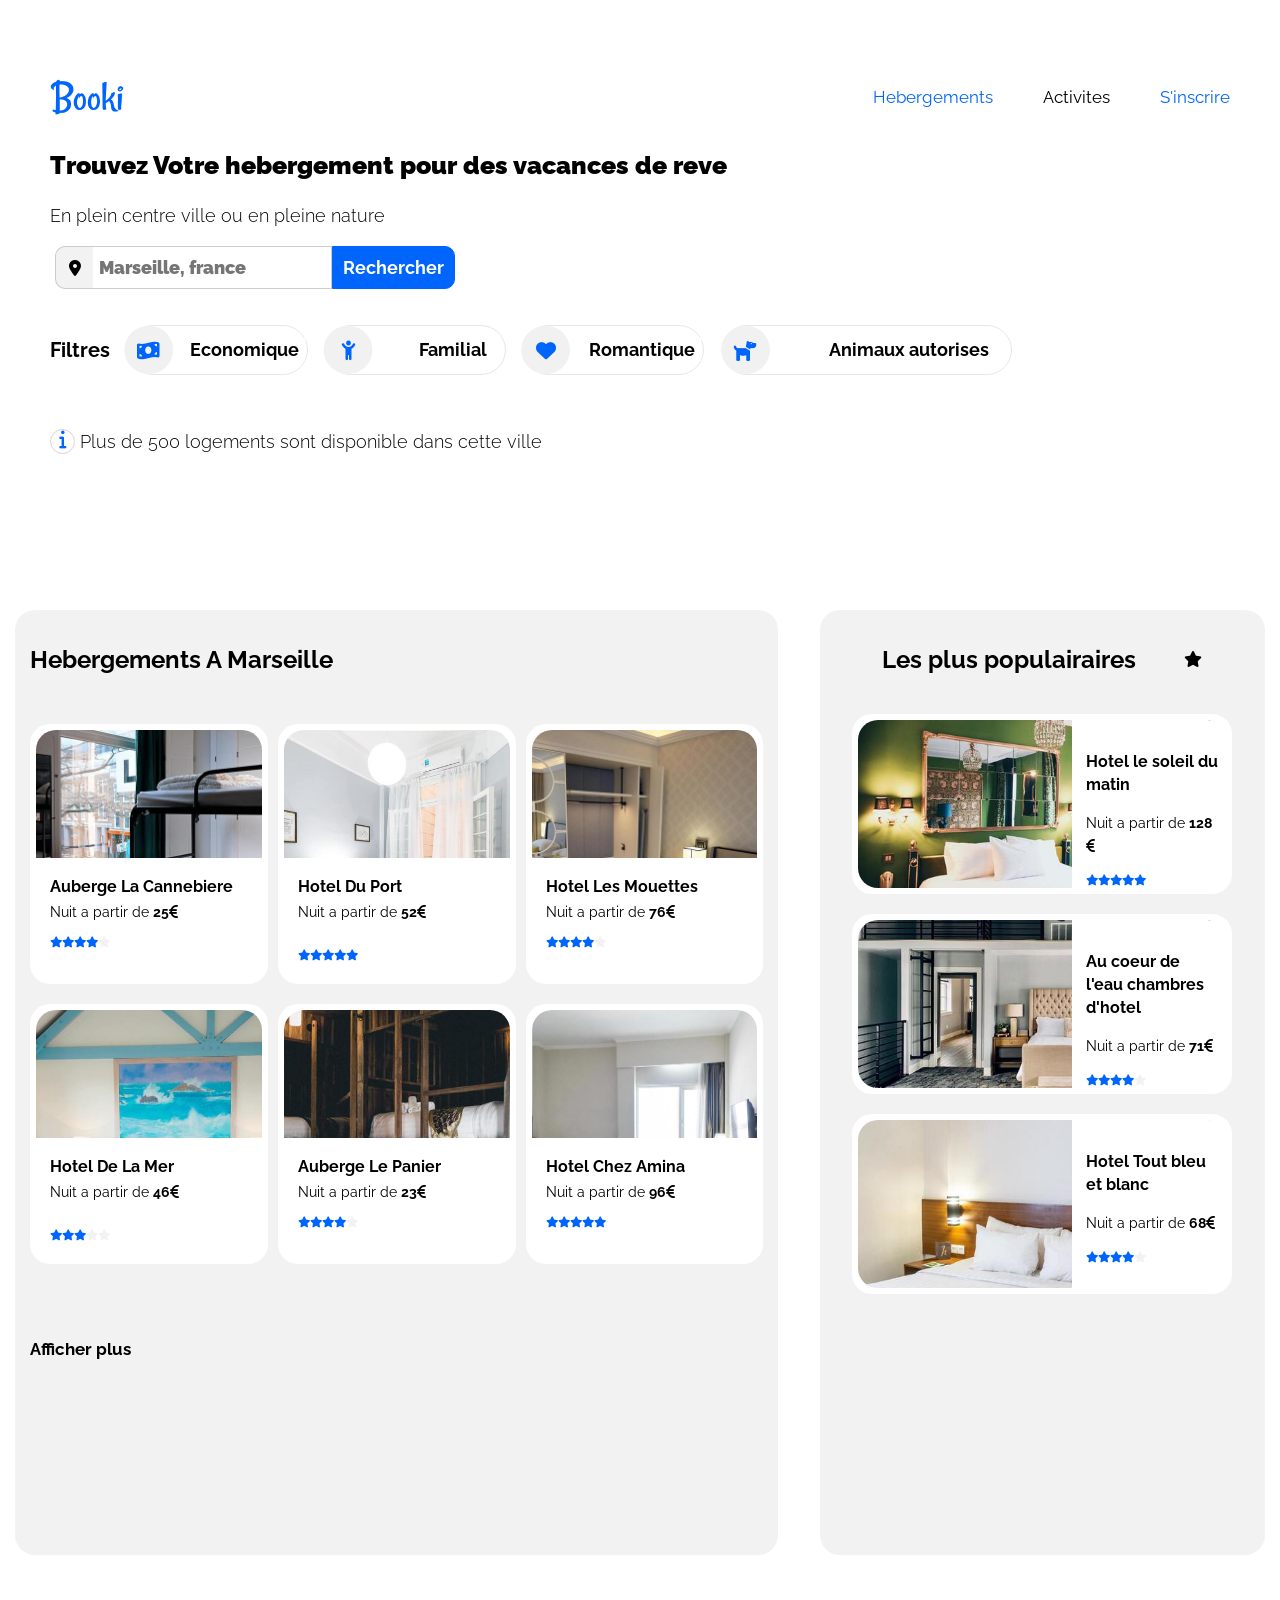
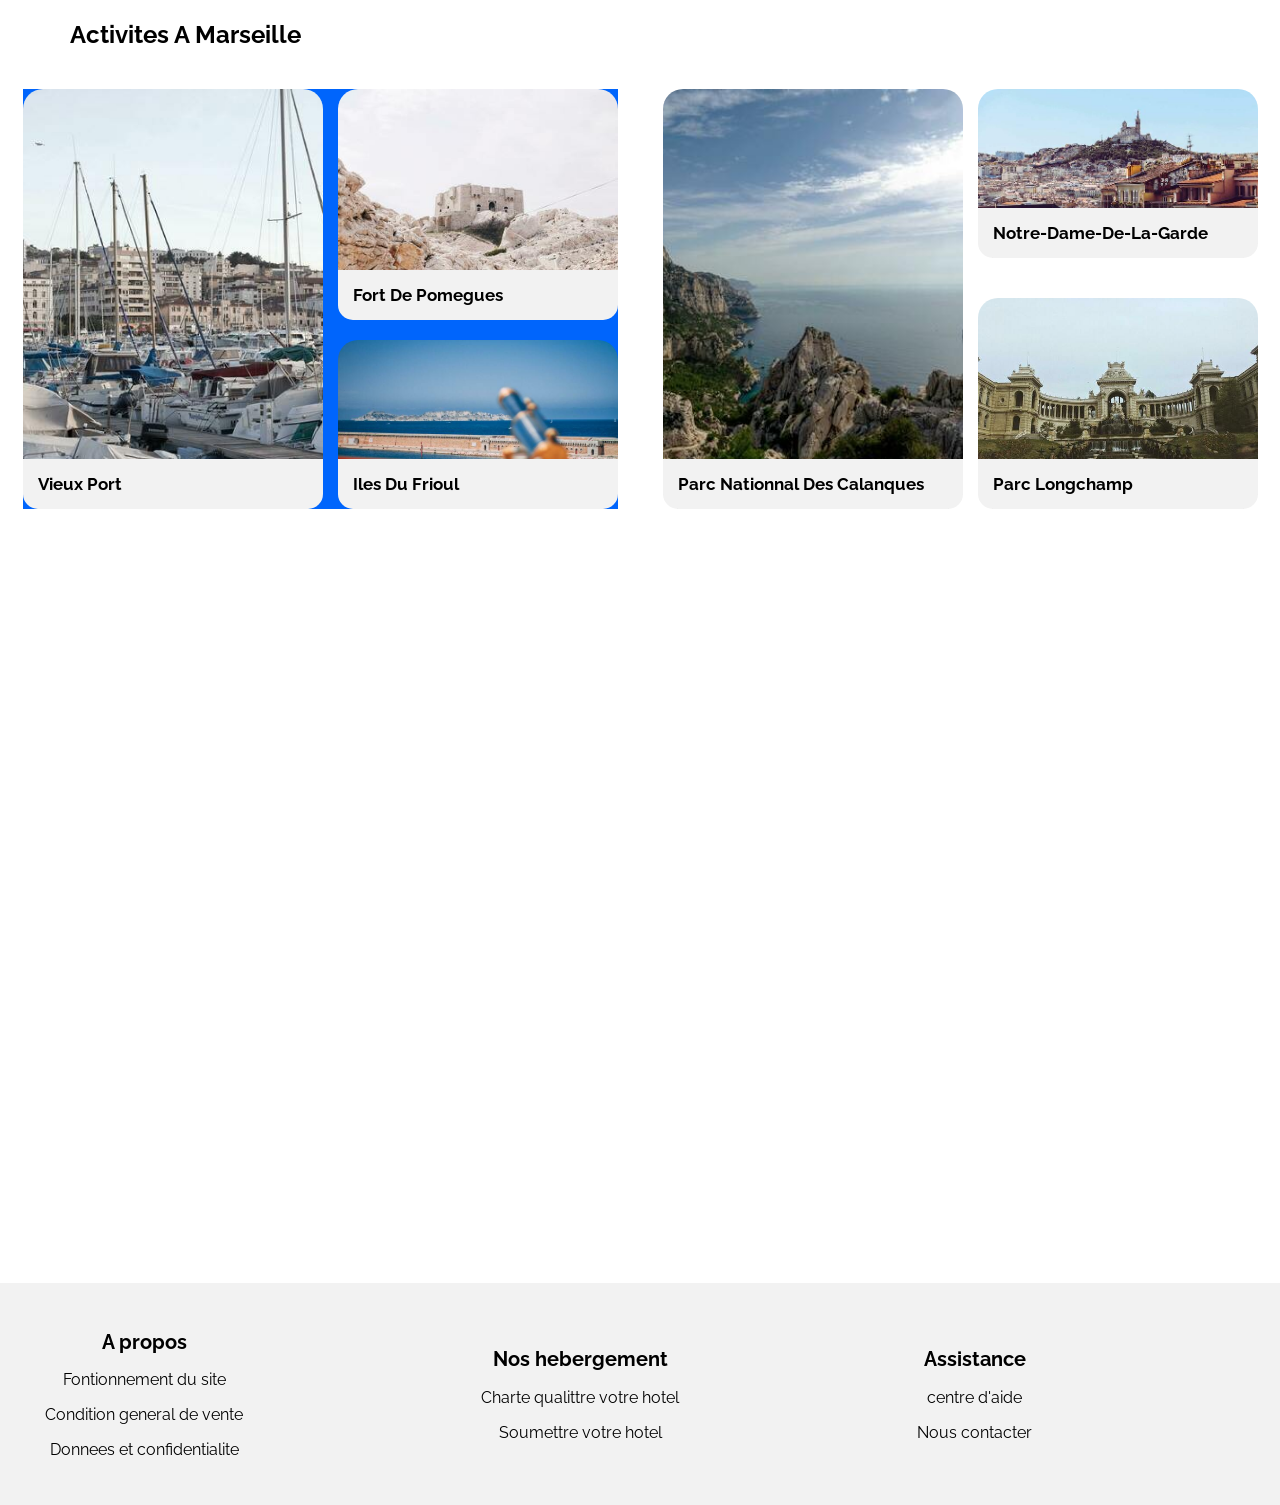
==== commit 2140d97e: "V1" ====
--- a/index.html
+++ b/index.html
@@ -1,354 +1,399 @@
 <!DOCTYPE html>
 <html lang="en">
-<head>
-    <meta charset="UTF-8">
-    <meta name="viewport" content="width=device-width, initial-scale=1.0">
-<link rel="preconnect" href="https://fonts.googleapis.com">
-<link rel="preconnect" href="https://fonts.gstatic.com" crossorigin>
-<link href="https://fonts.googleapis.com/css2?family=Raleway:wght@700&display=swap" rel="stylesheet">
-    <link rel="stylesheet" href="https://cdnjs.cloudflare.com/ajax/libs/font-awesome/6.4.2/css/all.min.css"
-        integrity="sha512-z3gLpd7yknf1YoNbCzqRKc4qyor8gaKU1qmn+CShxbuBusANI9QpRohGBreCFkKxLhei6S9CQXFEbbKuqLg0DA=="
-        crossorigin="anonymous" referrerpolicy="no-referrer" >
-    <link rel="stylesheet" href="./css/style.css">
+  <head>
+    <meta charset="UTF-8" >
+    <meta name="viewport" content="width=device-width, initial-scale=1.0" >
+    <link rel="preconnect" href="https://fonts.googleapis.com" >
+    <link rel="preconnect" href="https://fonts.gstatic.com" crossorigin >
+    <link
+      href="https://fonts.googleapis.com/css2?family=Raleway:wght@700&display=swap"
+      rel="stylesheet"
+    >
+    <link
+      rel="stylesheet"
+      href="https://cdnjs.cloudflare.com/ajax/libs/font-awesome/6.4.2/css/all.min.css"
+      integrity="sha512-z3gLpd7yknf1YoNbCzqRKc4qyor8gaKU1qmn+CShxbuBusANI9QpRohGBreCFkKxLhei6S9CQXFEbbKuqLg0DA=="
+      crossorigin="anonymous"
+      referrerpolicy="no-referrer"
+    >
+    <link rel="stylesheet" href="./css/style.css" >
     <title>Booki</title>
-</head>
-<body>
+  </head>
+  <body>
     <header class="header">
-        <div class="navigation">
-            <div class="img">
-                <img src="./images/Booki.png" alt="logo">
-            </div>
-            <nav class="navbar">
-                <ul class="list">
-                    <li><a href="#hebergement" class="linkActive linkNav">Hebergements</a></li>
-                    <li><a href="#activite" class="linkNav">Activites</a></li>
-                    <li><a href="#" class="linkNav linkActive">S'inscrire</a></li>
-                </ul>
-            </nav>
-        </div>
-        <hr>
-        <div class="landing-page">
-            <div class="text">
-                <h3>Trouvez Votre hebergement pour des vacances de reve </h3>
-                <p class="praInfo">En plein centre ville ou en pleine nature </p>
-            </div>
-
-            <form class="formSeach" id="form1">
-                <i class="fa-solid fa-location-dot localisation"></i>
-                <input type="text" placeholder="Marseille, france" id="searchInput">
-                <button type="submit" id="searchButton">Rechercher</button>
-            </form>
-            <form class="formSeach" id="form2">
-                <i class="fa-solid fa-location-dot" id="localisation"></i>
-                <input type="text" placeholder="Marseille, france" class="searchInput">
-                <button type="submit" class="searchButton">Rechercher</button>
-                <i class="fa-solid fa-magnifying-glass seach"></i>
-            </form>
-            <div class="filtre">
-                <h4>Filtres</h4>
-                <div class="btn-filtre">
-                    <p class="icons"><i class="fa-solid fa-money-bill-wave elements"></i></p>
-                    <button type="submit">Economique</button>
-                </div>
-                <div class="btn-filtre filter1">
-                    <p class="icons1"><i class="fa-solid fa-child-reaching elements"></i></p>
-                    <button type="submit">Familial</button>
-                </div>
-                <div class="btn-filtre filter1">
-                    <p class="icons"><i class="fa-solid fa-heart elements"></i></p>
-                    <button type="submit">Romantique</button>
-                </div>
-                <div class="btn-filtre filter1" id="btn-filtre5">
-                    <p class="icons2"><i class="fa-solid fa-dog elements"></i></p>
-                    <button type="submit">Animaux autorises</button>
-                </div>
-            </div>
-            <div class="info">
-                <p class="toultype">
-                    <i class="fa-solid fa-info"></i>
-                </p>
-                <p class="praInfo">Plus de 500 logements sont disponible dans cette ville</p>
-            </div>
-        </div>
+      <div class="navigation">
+        <div class="img">
+          <img src="./images/Booki.png" alt="logo" >
+        </div>
+        <nav class="navbar">
+          <ul class="list">
+            <li>
+              <a href="#hebergement" class="linkActive linkNav">Hebergements</a>
+            </li>
+            <li><a href="#activite" class="linkNav">Activites</a></li>
+            <li><a href="#" class="linkNav linkActive">S'inscrire</a></li>
+          </ul>
+        </nav>
+      </div>
+      <div class="landing-page">
+        <div class="text">
+          <h3>Trouvez Votre hebergement pour des vacances de reve</h3>
+          <p class="praInfo">En plein centre ville ou en pleine nature</p>
+        </div>
+        <form class="formSeach" id="form1">
+          <i class="fa-solid fa-location-dot localisation"></i>
+          <input type="text" placeholder="Marseille, france" id="searchInput">
+          <button type="submit" id="searchButton">Rechercher</button>
+        </form>
+        <form class="formSeach" id="form2">
+          <i class="fa-solid fa-location-dot" id="localisation"></i>
+          <input
+            type="text"
+            placeholder="Marseille, france"
+            class="searchInput"
+          >
+          <button type="submit" class="searchButton">Rechercher</button>
+          <i class="fa-solid fa-magnifying-glass seach"></i>
+        </form>
+        <div class="filtre">
+          <h4>Filtres</h4>
+          <div class="btn-filtre">
+            <p class="icons">
+              <i class="fa-solid fa-money-bill-wave elements"></i>
+            </p>
+            <button type="submit">Economique</button>
+          </div>
+          <div class="btn-filtre filter1">
+            <p class="icons1">
+              <i class="fa-solid fa-child-reaching elements"></i>
+            </p>
+            <button type="submit">Familial</button>
+          </div>
+          <div class="btn-filtre filter1">
+            <p class="icons"><i class="fa-solid fa-heart elements"></i></p>
+            <button type="submit">Romantique</button>
+          </div>
+          <div class="btn-filtre filter1" id="btn-filtre5">
+            <p class="icons2"><i class="fa-solid fa-dog elements"></i></p>
+            <button type="submit">Animaux autorises</button>
+          </div>
+        </div>
+        <div class="info">
+          <p class="toultype"><i class="fa-solid fa-info"></i></p>
+          <p class="praInfo">
+            Plus de 500 logements sont disponible dans cette ville
+          </p>
+        </div>
+      </div>
     </header>
     <main>
-        <section class="hebergement" id="hebergement">
-            <div class="left">
-                <div class="contenair">
-                    <div class="message">
-                        <h2>Hebergement a Marseille</h2>
-                    </div>
-                    <div class="container1">
-                        <div class="row">
-                            <div class="image">
-                                <a href="#">
-                                    <img src="./images/hebergement/7.jpg" alt="informationSuplementaire">
-                                </a>
-                            </div>
-                            <div class="text">
-                                <h4><a href="#">Auberge La Cannebiere</a></h4>
-                                <p>Nuit a partir de <span>25<i class="fa-solid fa-euro-sign"></i></span></p>
-                                <ul class="list_start">
-                                    <li><i class="fa-solid fa-star"></i></li>
-                                    <li><i class="fa-solid fa-star"></i></li>
-                                    <li><i class="fa-solid fa-star"></i></li>
-                                    <li><i class="fa-solid fa-star"></i></li>
-                                    <li class="start4"><i class="fa-solid fa-star"></i></li>
-                                </ul>
-                            </div>
-                        </div>
-                        <div class="row">
-                            <div class="image">
-                                <a href="#">
-                                    <img src="./images/hebergement/6.jpg" alt="informationSuplementaire">
-                                </a>
-                            </div>
-                            <div class="text">
-                                <h4><a href="#">Hotel du port</a></h4>
-                                <p>Nuit a partir de <span>52<i class="fa-solid fa-euro-sign"></i></span></p>
-                                <ul class="list_start">
-                                    <li><i class="fa-solid fa-star"></i></li>
-                                    <li><i class="fa-solid fa-star"></i></li>
-                                    <li><i class="fa-solid fa-star"></i></li>
-                                    <li><i class="fa-solid fa-star"></i></li>
-                                    <li><i class="fa-solid fa-star"></i></li>
-                                </ul>
-                            </div>
-                        </div>
-                        <div class="row">
-                            <div class="image">
-                                <a href="#">
-                                    <img src="./images/hebergement/9.jpg" alt="informationSuplementaire">
-                                </a>
-                            </div>
-                            <div class="text">
-                                <h4><a href="#">Hotel les mouettes</a></h4>
-                                <p>Nuit a partir de <span>76<i class="fa-solid fa-euro-sign"></i></span></p>
-                                <ul class="list_start ">
-                                    <li><i class="fa-solid fa-star"></i></li>
-                                    <li><i class="fa-solid fa-star"></i></li>
-                                    <li><i class="fa-solid fa-star"></i></li>
-                                    <li><i class="fa-solid fa-star"></i></li>
-                                    <li class="start4"><i class="fa-solid fa-star"></i></li>
-                                </ul>
-                            </div>
-                        </div>
-                    </div>
-                    <div class="container2">
-                        <div class="row">
-                            <div class="image">
-                                <a href="#">
-                                    <img src="./images/hebergement/1.jpg" alt="informationSuplementaire">
-                                </a>
-                            </div>
-                            <div class="text">
-                                <h4><a href="#">Hotel de la Mer</a></h4>
-                                <p>Nuit a partir de <span>46<i class="fa-solid fa-euro-sign"></i></span></p>
-                                <ul class="list_start ">
-                                    <li><i class="fa-solid fa-star"></i></li>
-                                    <li><i class="fa-solid fa-star"></i></li>
-                                    <li><i class="fa-solid fa-star"></i></li>
-                                    <li class="start4"><i class="fa-solid fa-star"></i></li>
-                                    <li class="start4"><i class="fa-solid fa-star"></i></li>
-                                </ul>
-                            </div>
-                        </div>
-                        <div class="row">
-                            <div class="image">
-                                <a href="#">
-                                    <img src="./images/hebergement/8.jpg" alt="informationSuplementaire">
-                                </a>
-                            </div>
-                            <div class="text">
-                                <h4><a href="#">Auberge le panier</a></h4>
-                                <p>Nuit a partir de <span>23<i class="fa-solid fa-euro-sign"></i></span></p>
-                                <ul class="list_start ">
-                                    <li><i class="fa-solid fa-star"></i></li>
-                                    <li><i class="fa-solid fa-star"></i></li>
-                                    <li><i class="fa-solid fa-star"></i></li>
-                                    <li><i class="fa-solid fa-star"></i></li>
-                                    <li class="start4"><i class="fa-solid fa-star"></i></li>
-                                </ul>
-                            </div>
-                        </div>
-                        <div class="row">
-                            <div class="image">
-                                <a href="#">
-                                    <img src="./images/hebergement/4.jpg" alt="informationSuplementaire">
-                                </a>
-                            </div>
-                            <div class="text">
-                                <h4><a href="#">Hotel chez Amina</a></h4>
-                                <p>Nuit a partir de <span>96<i class="fa-solid fa-euro-sign"></i></span></p>
-                                <ul class="list_start">
-                                    <li><i class="fa-solid fa-star"></i></li>
-                                    <li><i class="fa-solid fa-star"></i></li>
-                                    <li><i class="fa-solid fa-star"></i></li>
-                                    <li><i class="fa-solid fa-star"></i></li>
-                                    <li><i class="fa-solid fa-star"></i></li>
-                                </ul>
-                            </div>
-                        </div>
-                    </div>
-                    <p class="More"><a href="#">Afficher plus</a></p>
+      <!-- Section Hebergement -->
+      <section class="hebergement">
+        <div class="hebergementLeft">
+          <div class="section-title">
+            <h1>Hebergements A Marseille</h1>
+          </div>
+          <div class="hebergementContainer">
+            <div class="row1">
+              <div class="row-image">
+                <a
+                  href="#"
+                  class="hebergement-image locale1"
+                  aria-label="Aller à la section 1"
+                >
+                  <div class="image-details">
+                    <h3 class="image-name">Auberge La Cannebiere</h3>
+                    <p class="image-price">
+                      Nuit a partir de
+                      <span>25<i class="fa-solid fa-euro-sign"></i></span>
+                    </p>
+                    <ul class="list-start list1">
+                      <li><i class="fa-solid fa-star"></i></li>
+                      <li><i class="fa-solid fa-star"></i></li>
+                      <li><i class="fa-solid fa-star"></i></li>
+                      <li><i class="fa-solid fa-star"></i></li>
+                      <li><i class="fa-solid fa-star starwhite"></i></li>
+                    </ul>
+                  </div>
+                </a>
+              </div>
+              <div class="row-image">
+                <a
+                  href="#"
+                  class="hebergement-image locale2"
+                  aria-label="Aller à la section 2"
+                >
+                  <div class="image-details">
+                    <h3 class="image-name">Hotel du Port</h3>
+                    <p class="image-price">
+                      Nuit a partir de
+                      <span>52<i class="fa-solid fa-euro-sign"></i></span>
+                    </p>
+                    <ul class="list-start">
+                      <li><i class="fa-solid fa-star"></i></li>
+                      <li><i class="fa-solid fa-star"></i></li>
+                      <li><i class="fa-solid fa-star"></i></li>
+                      <li><i class="fa-solid fa-star"></i></li>
+                      <li><i class="fa-solid fa-star"></i></li>
+                    </ul>
+                  </div>
+                </a>
+              </div>
+              <div class="row-image">
+                <a
+                  href="#"
+                  class="hebergement-image locale3"
+                  aria-label="Aller à la section 3"
+                >
+                  <div class="image-details">
+                    <h3 class="image-name">Hotel Les Mouettes</h3>
+                    <p class="image-price">
+                      Nuit a partir de
+                      <span>76<i class="fa-solid fa-euro-sign"></i></span>
+                    </p>
+                    <ul class="list-start list1">
+                      <li><i class="fa-solid fa-star"></i></li>
+                      <li><i class="fa-solid fa-star"></i></li>
+                      <li><i class="fa-solid fa-star"></i></li>
+                      <li><i class="fa-solid fa-star"></i></li>
+                      <li><i class="fa-solid fa-star starwhite"></i></li>
+                    </ul>
+                  </div>
+                </a>
+              </div>
+            </div>
+            <div class="row1">
+              <div class="row-image">
+                <a
+                  href="#"
+                  class="hebergement-image locale4"
+                  aria-label="Aller à la section 4"
+                >
+                  <div class="image-details">
+                    <h3 class="image-name">Hotel de la mer</h3>
+                    <p class="image-price">
+                      Nuit a partir de
+                      <span>46<i class="fa-solid fa-euro-sign"></i></span>
+                    </p>
+                    <ul class="list-start">
+                      <li><i class="fa-solid fa-star"></i></li>
+                      <li><i class="fa-solid fa-star"></i></li>
+                      <li><i class="fa-solid fa-star"></i></li>
+                      <li><i class="fa-solid fa-star starwhite"></i></li>
+                      <li><i class="fa-solid fa-star starwhite"></i></li>
+                    </ul>
+                  </div>
+                </a>
+              </div>
+              <div class="row-image">
+                <a
+                  href="#"
+                  class="hebergement-image locale5"
+                  aria-label="Aller à la section 5"
+                >
+                  <div class="image-details">
+                    <h3 class="image-name">Auberge le panier</h3>
+                    <p class="image-price">
+                      Nuit a partir de
+                      <span>23<i class="fa-solid fa-euro-sign"></i></span>
+                    </p>
+                    <ul class="list-start list1">
+                      <li><i class="fa-solid fa-star"></i></li>
+                      <li><i class="fa-solid fa-star"></i></li>
+                      <li><i class="fa-solid fa-star"></i></li>
+                      <li><i class="fa-solid fa-star"></i></li>
+                      <li><i class="fa-solid fa-star starwhite"></i></li>
+                    </ul>
+                  </div>
+                </a>
+              </div>
+              <div class="row-image">
+                <a
+                  href="#"
+                  class="hebergement-image locale6"
+                  aria-label="Aller à la section 6"
+                >
+                  <div class="image-details">
+                    <h3 class="image-name">Hotel chez amina</h3>
+                    <p class="image-price">
+                      Nuit a partir de
+                      <span>96<i class="fa-solid fa-euro-sign"></i></span>
+                    </p>
+                    <ul class="list-start list1">
+                      <li><i class="fa-solid fa-star"></i></li>
+                      <li><i class="fa-solid fa-star"></i></li>
+                      <li><i class="fa-solid fa-star"></i></li>
+                      <li><i class="fa-solid fa-star"></i></li>
+                      <li><i class="fa-solid fa-star"></i></li>
+                    </ul>
+                  </div>
+                </a>
+              </div>
+            </div>
+          </div>
+          <div class="section-more">
+            <a href="#">Afficher plus</a>
+          </div>
+        </div>
+        <div class="hebergementRight">
+          <div class="section-title">
+            <h1>Les plus populairaires</h1>
+            <p><i class="fa-solid fa-star"></i></p>
+          </div>
+          <div class="row-container">
+            <div class="rowImage">
+              <a
+                href="#"
+                class="hebergement-imageRight locale7"
+                aria-label="Aller à la section 6"
+              >
+              <div class="imageDetails">
+                <h3 class="image-name">Hotel le soleil du matin</h3>
+                <p class="image-price">
+                  Nuit a partir de
+                  <span>128<i class="fa-solid fa-euro-sign"></i></span>
+                </p>
+                <ul class="list-start listRight">
+                  <li><i class="fa-solid fa-star"></i></li>
+                  <li><i class="fa-solid fa-star"></i></li>
+                  <li><i class="fa-solid fa-star"></i></li>
+                  <li><i class="fa-solid fa-star"></i></li>
+                  <li><i class="fa-solid fa-star"></i></li>
+                </ul>
+              </div>
+              </a>
+            </div>
+            <div class="rowImage">
+              <a
+                href="#"
+                class="hebergement-imageRight locale8"
+                aria-label="Aller à la section 6"
+              >
+              <div class="imageDetails">
+                <h3 class="image-name">Au coeur de l'eau chambres d'hotel</h3>
+                <p class="image-price">
+                  Nuit a partir de
+                  <span>71<i class="fa-solid fa-euro-sign"></i></span>
+                </p>
+                <ul class="list-start listRight">
+                  <li><i class="fa-solid fa-star"></i></li>
+                  <li><i class="fa-solid fa-star"></i></li>
+                  <li><i class="fa-solid fa-star"></i></li>
+                  <li><i class="fa-solid fa-star"></i></li>
+                  <li><i class="fa-solid fa-star starwhite"></i></li>
+                </ul>
+              </div>
+              </a>
+            </div>
+            <div class="rowImage">
+              <a
+                href="#"
+                class="hebergement-imageRight locale9"
+                aria-label="Aller à la section 6"
+              >
+              <div class="imageDetails">
+                <h3 class="image-name">Hotel Tout bleu et blanc</h3>
+                <p class="image-price">
+                  Nuit a partir de
+                  <span>68<i class="fa-solid fa-euro-sign"></i></span>
+                </p>
+                <ul class="list-start listRight">
+                  <li><i class="fa-solid fa-star"></i></li>
+                  <li><i class="fa-solid fa-star"></i></li>
+                  <li><i class="fa-solid fa-star"></i></li>
+                  <li><i class="fa-solid fa-star"></i></li>
+                  <li><i class="fa-solid fa-star starwhite"></i></li>
+                </ul>
+              </div>
+              </a>
+            </div>
+          </div>
+        </div>
+      </section>
+      <!-- Section Activites -->
+      <section class="activites">
+        <div class="section__title">
+          <h2>Activites a marseille</h2>
+        </div>
+        <div class="activites__container">
+          <div class="leftbox">
+            <div class="activites__row1">
+              <a href="#" class="activites-image locale10"   
+                aria-label="Aller a l'activites 1 ">
+                <div class="details">
+                  <p>Vieux Port</p>
                 </div>
-            </div>
-            <div class="rigth">
-                <div class="container3">
-                    <div class="message">
-                        <h4>Les plus Populaires</h4>
-                        <p><i class="fa-solid fa-star"></i></p>
-                    </div>
-                    <div class="rowRight">
-                        <div class="imageRigth">
-                            <a href="">
-                                <img src="./images/hebergement/3.jpg" alt="informationSuplementaire">
-                            </a>
-                        </div>
-                        <div class="text textRight ">
-                            <h4><a href="#">Hotel le soleil du matin</a></h4>
-                            <p>Nuit a partir de <span>128<i class="fa-solid fa-euro-sign"></i></span></p>
-                            <ul class="list_start">
-                                <li><i class="fa-solid fa-star"></i></li>
-                                <li><i class="fa-solid fa-star"></i></li>
-                                <li><i class="fa-solid fa-star"></i></li>
-                                <li><i class="fa-solid fa-star"></i></li>
-                                <li><i class="fa-solid fa-star"></i></li>
-                            </ul>
-                        </div>
-                    </div>
-                    <div class="rowRight">
-                        <div class="imageRigth">
-                            <a href="">
-                                <img src="./images/hebergement/2.jpg" alt="informationSuplementaire">
-                            </a>
-                        </div>
-                        <div class="text textRight">
-                            <h4><a href="#">Au coeur de l'eau chambres d'hotes</a></h4>
-                            <p>Nuit a partir de <span>71<i class="fa-solid fa-euro-sign"></i></span></p>
-                            <ul class="list_start ">
-                                <li><i class="fa-solid fa-star"></i></li>
-                                <li><i class="fa-solid fa-star"></i></li>
-                                <li><i class="fa-solid fa-star"></i></li>
-                                <li><i class="fa-solid fa-star"></i></li>
-                                <li class="start4"><i class="fa-solid fa-star"></i></li>
-                            </ul>
-                        </div>
-                    </div>
-                    <div class="rowRight">
-                        <div class="imageRigth">
-                            <a href="">
-                                <img src="./images/hebergement/5.jpg" alt="informationSuplementaire">
-                            </a>
-                        </div>
-                        <div class="text textRight">
-                            <h4><a href="#">Hotel Tout bleu et Blanc</a></h4>
-                            <p>Nuit a partir de <span>68<i class="fa-solid fa-euro-sign"></i></span></p>
-                            <ul class="list_start">
-                                <li><i class="fa-solid fa-star"></i></li>
-                                <li><i class="fa-solid fa-star"></i></li>
-                                <li><i class="fa-solid fa-star"></i></li>
-                                <li><i class="fa-solid fa-star"></i></li>
-                                <li class="start4"><i class="fa-solid fa-star"></i></li>
-                            </ul>
-                        </div>
-                    </div>
+              </a>
+            </div>
+            <div class="activites__row2">
+              <div class="activites__row3">
+                <a href="#" class="activites-image locale11"   
+                  aria-label="Aller a l'activites 2 ">
+                  <div class="details">
+                    <p>Fort de Pomegues</p>
+                  </div>
+                </a>
+              </div>
+              <div class="activites__row4">
+                <a href="#" class="activites-image locale12"   
+                  aria-label="Aller a l'activites 3">
+                  <div class="details">
+                    <p>Iles du Frioul</p>
+                  </div>
+                </a>
+              </div>
+            </div>
+          </div>
+          <div class="rightbox">
+            <div class="activites__row1">
+              <a href="#" class="activites-image locale13"   
+                aria-label="Aller a l'activites 1 ">
+                <div class="details">
+                  <p>Parc Nationnal des calanques</p>
                 </div>
-            </div>
-        </section>
-        <section class="Activite" id="activite">
-            <h2>Activite a Marselle</h2>
-            <div class="containt">
-                <div class="leftbox">
-                    <div class="row1">
-                        <div class="image1">
-                            <a href="#">
-                                <img src="./images/activite/6.jpg" alt="informationSuplementaire">
-                            </a>
-                        </div>
-                        <div class="text">
-                            <p><a href="#">Vieux port</a></p>
-                        </div>
-                    </div>
-                    <div class="row2">
-                        <div class="row3">
-                            <div class="image">
-                                <a href="#">
-                                    <img src="/images/activite/5.jpg" alt="informationSuplementaire">
-                                </a>
-                            </div>
-                            <div class="text">
-                                <p><a href="#">Fortde Pomegues</a></p>
-                            </div>
-                        </div>
-                        <div class="row4">
-                            <div class="image">
-                                <a href="#">
-                                    <img src="/images/activite/2.jpg" alt="informationSuplementaire">
-                                </a>
-                            </div>
-                            <div class="text">
-                                <p><a href="#">Ile du Frioul</a></p>
-                            </div>
-                        </div>
-                    </div>
-                </div>
-                <div class="rigthbox">
-                    <div class="row1">
-                        <div class="image1">
-                            <a href="#">
-                                <img src="./images/activite/3.jpg" alt="informationSuplementaire">
-                            </a>
-                        </div>
-                        <div class="text">
-                            <p><a href="#">Parc Nationnal des Calanques</a></p>
-                        </div>
-                    </div>
-                    <div class="row2">
-                        <div class="row4">
-                            <div class="image">
-                                <a href="#">
-                                    <img src="/images/activite/1.jpg" alt="informationSuplementaire">
-                                </a>
-                            </div>
-                            <div class="text">
-                                <p><a href="#">Notre-Dame-de-la-Garde</a></p>
-                            </div>
-                        </div>
-                        <div class="row3">
-                            <div class="image">
-                                <a href="#">
-                                    <img src="/images/activite/4.jpg" alt="informationSuplementaire">
-                                </a>
-                            </div>
-                            <div class="text">
-                                <p><a href="#">Parc Longchamp</a></p>
-                            </div>
-                        </div>
-                    </div>
-                </div>
-            </div>
-        </section>
+              </a>
+            </div>
+            <div class="activites__row2">
+              <div class="activites__row3">
+                <a href="#" class="activites-image locale14"   
+                  aria-label="Aller a l'activites 2 ">
+                  <div class="details">
+                    <p>Notre-dame-de-la-garde</p>
+                  </div>
+                </a>
+              </div>
+              <div class="activites__row4">
+                <a href="#" class="activites-image locale15"   
+                  aria-label="Aller a l'activites 3">
+                  <div class="details">
+                    <p>parc longchamp</p>
+                  </div>
+                </a>
+              </div>
+            </div>
+          </div>
+        </div>
+      </section>
     </main>
     <footer>
-        <section class="footer">
-            <div class="footer__left">
-                <h2 class="footer_title">A propos</h2>
-                <p><a href="#">Fontionnement du site</a></p>
-                <p><a href="#">Condition general de vente</a></p>
-                <p><a href="#">Donnees et confidentialite</a></p>
-            </div>
-            <div class="footer__beetwen">
-                <h2 class="footer_title">Nos hebergement</h2>
-                <p><a href="#">Charte qualittre votre hotel</a></p>
-                <p><a href="#">Soumettre votre hotel</a></p>
-            </div>
-            <div class="footer__rigth">
-                <h2 class="footer_title">Assistance</h2>
-                <p><a href="#">centre d'aide</a></p>
-                <p><a href="#">Nous contacter</a></p>
-            </div>
-        </section>
+      <section class="footer">
+        <div class="footer__left">
+          <h2 class="footer_title">A propos</h2>
+          <p><a href="#">Fontionnement du site</a></p>
+          <p><a href="#">Condition general de vente</a></p>
+          <p><a href="#">Donnees et confidentialite</a></p>
+        </div>
+        <div class="footer__beetwen">
+          <h2 class="footer_title">Nos hebergement</h2>
+          <p><a href="#">Charte qualittre votre hotel</a></p>
+          <p><a href="#">Soumettre votre hotel</a></p>
+        </div>
+        <div class="footer__rigth">
+          <h2 class="footer_title">Assistance</h2>
+          <p><a href="#">centre d'aide</a></p>
+          <p><a href="#">Nous contacter</a></p>
+        </div>
+      </section>
     </footer>
-</body>
-</html>+  </body>
+</html>
--- a/css/style.css
+++ b/css/style.css
@@ -5,11 +5,16 @@
     box-sizing: border-box;
     flex-shrink: 0;
 }
+main{
+    flex: 1 0 auto;
+}
 
 body{
     padding: 0;
     margin: 0;
     font-size: 16px;
+    display: flex;
+    flex-direction: column;
 }
 li{
     list-style: none;
@@ -21,7 +26,7 @@
 /**____________Header ___________**/
 
 header{
-    margin: 70px 40px;
+    margin: 70px 50px;
     height: 50vh;
     display: flex;
     flex-direction: column;
@@ -155,7 +160,7 @@
 
 div.filtre{
     display:flex;
-    padding: 25px;
+    padding: 25px 2px   ;
     align-items: center;
     text-align: center;
     gap: 35px;
@@ -236,7 +241,7 @@
 div.info{
     display: flex;
     align-items: center;
-    gap: 20px;
+    gap: 5px;
 }
 .info p.toultype{
     height: 25px;
@@ -250,266 +255,331 @@
 }
 .landing-page .praInfo{
     font-weight: 300;
+    width: 100%;
 }
 
 /****________Section Hebergement__________*/
 
 section.hebergement{
-    margin: 30px 40px;
-    height: 120vh;
-    gap: 25px;
-    border-radius: 20px;
-    display: flex;
-    justify-content: space-between;
-}
-div.image img{
-    width: 100%;
-    height: 160px;
-    border-radius: 20px 20px 0px 0px;
-    padding: 7px 7px;
-}
-div.row{
+    height: 110vh;
+    margin: 20px 4px;
+    display: flex;
+    justify-content: space-around;
+    flex-wrap: wrap;
+    gap: 30px;
+}
+/***_______Left Section________****/
+div.hebergementLeft{
+    height: 105vh;
+    min-width:60%;
+    background-color: #F2F2F2;
+    padding: 15px 30px;
+    border-radius: 20px;
+}
+div.row1{
+    display: flex;
+    gap: 20px;
+    width: 100%;
+    flex-wrap: wrap;
+}
+div.hebergementContainer{
+    display: flex;
+    
+    flex-direction: column;
+}
+div.row-image{
+    background-color:white;
+    flex: 1;
+    flex-wrap: wrap;
+    display: flex;
+    border-radius: 20px;
+    height: 300px;
+    padding: 6px;
+}
+.hebergement-image{
+    width: 100%;
+    height: 100%;
+    position: relative;
+    background-position: center;
+    background-size: cover;
+    border-radius: 20px;
+}
+
+.hebergementContainer .locale1 {
+    background-image: url("./../images/hebergement/1.jpg");
+}
+.hebergementContainer .locale2 {
+    background-image: url("./../images/hebergement/2.jpg");
+}
+
+.hebergementContainer .locale3 {
+    background-image: url("./../images/hebergement/3.jpg");
+}
+
+.hebergementContainer .locale4 {
+    background-image: url("./../images/hebergement/4.jpg");
+}
+
+.hebergementContainer .locale5 {
+    background-image: url("./../images/hebergement/5.jpg");
+}
+
+.hebergementContainer .locale6 {
+    background-image: url("./../images/hebergement/6.jpg");
+}
+
+div.image-details {
+    position: absolute;
+    bottom: 0;
     background-color: white;
-    border-radius: 20px;
-    height: 300px;
-    width: 290px;
-}
-div.text{
-    line-height: 8px;
-    padding: 0 20px;
-}
-div.text h4{
-    font-size: 18px;
-}
-div.text span{
-    font-size: 20px;
+    width: 100%;
+    padding: 0 14px;
+    line-height:16px;
+}
+div.image-details h3{
+    font-size: 16px;
+    text-transform: capitalize;
+}
+div.image-details p{
+    font-size: 14px;
+}
+
+ul.list-start {
+    display: flex;
+    color: #0065FC;
+    font-size: 11px;
+    padding: .14px;
+}
+div.section-more{
     font-weight: 700;
-}
-div.contenair div.message {
-    position: relative;
-    right: 30%;
-}
-div.contenair{
-    display: flex;
-    padding-top: 20px;
-    border-radius: 20px;
+    font-size: 17px;
+}
+i.starwhite{
+    color:#F2F2F2;
+}   
+/****________section Right_______***/
+
+div.hebergementRight{
+    height: 105vh;
+    background-color: #F2F2F2;
+    padding: 15px 30px;
+    width: 480px;
+    border-radius: 20px;
+}
+.hebergementRight .section-title{
+    display: flex;
+    align-items: center;
+    padding-bottom: 50px;
+    justify-content: space-evenly;
+}
+
+div.row-container {
+    min-height: 500px;
+    display: flex;
+    flex-wrap: wrap;
+    gap: 20px;
+    justify-content: space-evenly;
+    align-items: center;
     flex-direction: column;
-    align-items: center;
-    height: 130vh;
-}
-div.container1{
-    display: flex;
-    gap: 20px;
-    padding-bottom: 30px;
-}
-div.container2 {
-    display: flex;
-    gap: 20px;
-}
-p.More{
-    font-size: 20px;
-    position: relative;
-    right: 38%;
-    padding: 18px 0;
+}
+.rowImage{
+    display: flex;
+    width: 380px;
+    position: relative;
+    background-color: white;
+    padding: 6px;
+    border-radius: 20px;
+    height: 200px;
+}
+.hebergement-imageRight{
+    height: 100%;
+    background-position: center;
+    background-size: cover;
+    border-radius: 20px;
+    width: 100%;
+}
+.rowImage .locale7 {
+    background-image: url("./../images/hebergement/7.jpg");
+}
+
+.rowImage .locale8 {
+    background-image: url("./../images/hebergement/8.jpg");
+}
+
+.rowImage .locale9 {
+    background-image: url("./../images/hebergement/9.jpg");
+}
+
+div.imageDetails {  
+    position: absolute;
+    height: 94%;
+    background-color:white;
+    width:200px ;
+    right: 0;
+    padding: 14px 14px;
+    border-radius: 0px 25px 25px 0px ;
+
+    line-height:16px;
+}
+div.imageDetails h3{
+    font-size: 16px;
+}
+div.imageDetails p{
+    font-size: 14px;
+}
+ul.listRight{
+    line-height: 110px;
+}
+p.image-price span{
     font-weight: 700;
 }
-/**_____Left___*/
-div.rowRight{
-    background-color: white;
-    border-radius: 20px;
-    height: 180px;
-    width:380px;
-    display: flex;
-}
-div.rigth{
-    display: flex;
-    width: 430px;
-    height: 100%;
-    background-color:#F2F2F2;
-    padding: 5px 25px;
-    border-radius: 20px;
-
-}
-div.left{
-    height: 100%;
-    background-color: #F2F2F2;
-    border-radius: 20px;
-    width: 1000px;
-
-}
-div.imageRigth img {
-    width: 180px;
-    height: 100%;
-    border-radius: 20px 0px 0px 20px;
-    padding: 7px 7px;
-}
-div.rowRight h4{
-    font-size: 18px;
-}
-div.container3 {
-    display: flex;
-    flex-direction: column;
-    gap: 25px;
-}
-div.textRight{
-    width: 200px;
-    line-height: 25px;
-    height: 100%;
-}
-div.container3 .message{
-    display: flex;
-    align-items: center;
-    justify-content: space-between;
-}
-ul.list_start{
-    display: flex;
-    padding: 0 5px;
-    color: #0065FC;
-}
-li.start4{
-    color: #F2F2F2;
-}
-/*****____________Section Activite_______***/
-
-section.Activite{
-    height: 91vh;
-    padding: 30px 45px;
-    border-radius: 20px;
-}
-section.Activite h2{
-    padding: 0 45px;
-}
-
-div.containt{
-    display: flex;
+/**_________Section activites__________**/
+
+section.activites{
+    height: 65vh;
+    margin: 50px 0
+}
+div.activites__container{
+    width: 100%;
+    display: flex;
+    /*flex-wrap: wrap;*/
+    padding: 20px 0px;
     align-items: center;
     justify-content: space-around;
-    border-radius:20px ;
-
-}
-/**_____LeftBox______***/
-section.Activite div.leftbox{
-    display: flex;
-    width: 50%;
-    border-radius: 20px;
+}
+/**_______leftbox______***/
+div.leftbox{
+    height: 420px;
+    display: flex;
+    flex-wrap: wrap;
+    align-items: center;
+
+}
+
+div.activites__row1{
+    display: flex;
     height: 100%;
-    gap: 25px;
-}
-div.leftbox div.row1{
-    width: 400px;
-    border-radius: 20px;
-    height: 65vh;
+    min-width: 300px;
+}
+.activites-image{
+    background-size: cover;
+    background-position: center;
+    background-repeat: no-repeat;
+    width: 2400px;
+    flex: 1;
+    height: 100%;
+    position: relative;
+    border-radius: 20px 20px 20px 20px;
+}
+
+div.activites__row2{
+    height: 100%;
+    width: 280px;
+}
+
+div.activites__row2 .activites__row3{
+    display: flex;
+    height:55%;
+    width: 100%;
+}
+div.activites__row2 .activites__row4{
+    display: flex;
+    height:45%;
+    padding-top: 20px;
+    width: 100%;
+}
+.leftbox .locale10 {
+    background-image: url("../images/activite/1.jpg");
+}
+.leftbox .locale11 {
+    background-image: url("../images/activite/2.jpg");
+}
+.leftbox .locale12 {
+    background-image: url("../images/activite/3.jpg");
+}
+
+/****_______rightbox______***/
+
+
+div.rightbox{
+    height: 420px;
+    display: flex;
+    flex-wrap: wrap;
+    gap: 30px;
+    align-items: center;
+
+}
+.activites-image{
+    background-size: cover;
+    background-position: center;
+    background-repeat: no-repeat;
+    width: 200px;
+    flex: 1;
+    height: 100%;
+    position: relative;
+    border-radius: 20px 20px 20px 20px;
+}
+
+div.rightbox .activites__row3{
+    display: flex;
+    width: 100%;
+    height:45%;
+    padding-bottom: 20px;
+}
+div.rightbox .activites__row4{
+    display: flex;
+    height:55%;
+    width: 100%;
+}
+.rightbox .locale13 {
+    background-image: url("../images/activite/4.jpg");
+}
+.rightbox .locale14 {
+    background-image: url("../images/activite/5.jpg");
+}
+.rightbox .locale15 {
+    background-image: url("../images/activite/6.jpg");
+}
+
+
+
+.activites div.section__title{
+    margin: 0 70px;
+    text-transform: capitalize  ;
+}
+
+.activites-image .details {
+    position: absolute;
+    bottom: 0;
+    border-radius: 0px 0px 15px 15px;
     background-color: #F2F2F2;
-}
-div.row1 div.text{
-    font-size: 20px;
-    font-weight: 700;
-}
-div.row1 div.image1 img{
-    width: 100%;
-    height: 390px;
-    border-radius: 20px 20px 0px 0px;
-    padding: 7px 7px;
-}
-
-div.leftbox div.row4{
-    border-radius: 20px;
+    width: 100%;
+    font-size: 13px;
+    height: 50px;
+    padding: 0 15px;
+    line-height: 16px;
+    text-transform: capitalize;
+}
+.activites-image .details p {
+    font-weight: bold;
+    font-size: 17px;
+    text-transform: capitalize;
+}
+
+/***_______footer_______**/
+
+footer{
+    width: 100%;
     background-color: #F2F2F2;
-    margin-top: 20px;
-    width: 260px;
-    height: 200px;
-}
-div.leftbox div.row4 img{
-    height: 140px;
-}
-div.row2 div.row3{
-    border-radius: 20px;
-    width: 260px;
-    height: 218px;
-    background-color: #F2F2F2;
-}
-div.row2 div.row3 img{
-    height: 160px;
-}
-div.row4 div.text {
-    font-size: 20px;
-    font-weight: 700;
-}
-div.row3 div.text {
-    font-size: 20px;
-    font-weight: 700;
-}
-
-/***_____RightBox________**/
-div.rigthbox div.row1 {
-    width: 400px;
-    height: 65vh;
-    border-radius: 20px;
-    background-color: #F2F2F2;
-}
-
-section.Activite div.rigthbox{
-    display: flex;
-    width: 50%;
-    border-radius: 20px;
-    height: 100%;
-    gap: 25px;
-}
-
-
-div.rigthbox .row1 div.text {
-    font-size: 20px;
-    font-weight: 700;
-}
-
-div.rigthbox div.row1 div.image1 img {
-    width: 100%;
-    height: 370px;
-    border-radius: 20px 20px 0px 0px;
-    padding: 7px 7px;
-}
-
-div.rigthbox div.row4 {
-    border-radius: 20px;
-    background-color: #F2F2F2;
-    width: 260px;
-    height: 205px;
-}
-
-div.rigthbox div.row4 img {
-    height: 120px;
-}
-div.rigthbox div.row3 img {
-    height: 150px;
-}
-div.rigthbox div.row2 div.row3 {
-    border-radius: 20px;
-    width: 260px;
-    height: 210px;
-    margin-top: 20px;
-    background-color: #F2F2F2;
-}
-
-div.rigthbox div.row4 div.text {
-    font-size: 17.5px;
-    line-height: 25px;
-    font-weight: 700;
-}
-
-div.rigthbox div.row3 div.text {
-    font-size: 20px;
-    font-weight: 700;
-}
-
-/***_______footer_______**/
-
-footer{
-    background-color: #F2F2F2;
+    flex-shrink: 0;
 }
 section.footer{
     display: flex;
     padding: 30px 45px;
     gap: 20%;
+    flex-wrap: wrap;
+    align-items: center;
+    text-align: center;
 }
 section.footer h2.footer_title{
     font-weight: bold;
@@ -518,16 +588,19 @@
 
 
 
+
+
+
 /******_________Responsive____________***/
 
 
 
-@media screen and (max-width: 768px) {
-    /* règles CSS à appliquer lorsque la largeur de l'écran est superieur ou égale à 924px */
+@media  screen and (min-width: 573px) and (max-width:768px) {
+    /* règles CSS à appliquer lorsque la largeur de l'écran est superieur ou égale à 568px et inferieure a 768px */
     header {
-        margin: 70px 40px;
-        height: 110vh;
-        display: flex;
+        margin: 70px 30px;
+        display: flex;
+        min-height: 65vh;
         flex-direction: column;
     }
     .navigation {
@@ -590,93 +663,1050 @@
         position: absolute;
         bottom: 2474px;
     }
-    /**__________section hebergement_______**/
-
-    section.hebergement {
-        margin: 30px 40px;
-        height: 135vh;
+
+
+    /****________Section Hebergement__________*/
+
+section.hebergement{
+    min-height:410vh;
+    display: flex;
+    margin: 10px 0;
+    flex-direction: column-reverse;
+}
+/***_______Left Section________****/
+div.hebergementLeft{
+    min-height: 290vh;
+    padding: 15px 15px;
+    width: 100%;
+    border-radius: 20px;
+}
+div.row1{
+    display: flex;
+    height:130vh;
+    width: 100%;
+    flex-direction: column;
+    flex-wrap: wrap;
+}
+div.hebergementContainer{
+    padding: 30px 0;
+    gap: 15px;
+    display: flex; 
+    flex-direction: column;
+}
+div.row-image{
+    background-color:white;
+    flex: 1;
+    flex-wrap: wrap;
+    display: flex;
+    max-width: 100%;
+    max-height: 310px;
+    border-radius: 20px;
+    padding: 6px;
+}
+.hebergement-image{
+    min-width: 160px;
+    max-height: 100%;
+    position: relative;
+    background-position: center;
+    background-size: cover;
+    border-radius: 20px;
+}
+
+
+    /****________section Right_______***/
+
+    div.hebergementRight{
+        margin-top: 40px;
+        max-height: 155vh;
+        background-color: #F2F2F2;
+        border-radius: 20px;
+        padding: 15px 0;
+        min-width: 100%;
+    }
+
+    div.row-container {
+        max-height: 100%;
+        display:flex;
+        gap: 15px;
+        max-width: 100%;
+        padding: 10px 20px;
+        justify-content: space-evenly;
+        align-items: center;
+    }
+    .hebergementRight .section-title{
+        display: flex;
+        align-items: center;
+        padding-bottom: 5px;
+        justify-content: space-evenly;
+    }
+
+    .rowImage{
+        display: flex;
+        position: relative;
+        background-color: white;
+        min-width: 60%;
+        padding: 6px;
+        border-radius: 20px;
+        min-height: 180px;
+    }
+    .hebergement-imageRight{
+        height: 100%;
+        background-position: center;
+        background-size: cover;
+        border-radius: 20px;
+        min-width: 200px;
+    }
+    div.imageDetails {  
+        position: absolute;
+        height: 94%;
+        background-color:white;
+        max-width:220px;
+        right: 0;
+        padding: 14px 14px;
+        border-radius: 0px 25px 25px 0px ;
+
+        line-height:23px;
+    }
+
+    div.imageDetails h3{
+        font-size: 16px;
+    }
+    div.imageDetails p{
+        font-size: 14px;
+    }
+    ul.listRight{
+        line-height: 12px;
+    }
+
+        /**_________Section activites__________**/
+
+    .activites div.section__title{
+        margin: 0 15px;
+        text-transform: capitalize  ;
+    }
+    section.activites{
+        min-height: 270vh;
+        margin: 3px 0;
+    }
+    div.activites__container{
+        display: flex;
+        flex-direction: column;
         gap: 25px;
-        border-radius: 20px;
-        display: flex;
-        flex-wrap: wrap-reverse;
-    }
-    
-    div.contenair {
-        display: flex;
+    }
+    div.leftbox{
+        display: block;
+        flex-wrap: wrap;
+        padding: 10px;
+        height: 120vh;
+        flex-direction: column;
+        width: 100%;
+
+    }
+    div.activites__row1{
+        display: flex;
+        justify-content: space-evenly;
+        max-width: 100%;
+        max-height: 300px;
+
+    }
+    .activites-image{
+        background-size: cover;
+        background-position: center;
+        background-repeat: no-repeat;
+        flex: 1;
+        min-width: 40px;
+        max-height: 100%;
+        position: relative;
+        border-radius: 20px 20px 20px 20px;
+    }
+
+    div.rightbox{
+        height: 120vh;
+        display: block;
+        padding: 10px;
+        flex-wrap: wrap;
+        width: 100%;
+        flex-direction: column;
+    }
+    .activites__row3{
+        max-height: 500px;
+    }
+
+
+    div.activites__row2{
+        max-height: 500px;
+        min-width:100%;
         padding-top: 20px;
-        border-radius: 20px;
+    }
+
+    div.rightbox .activites__row3{
+        display: flex;
+        width: 100%;
+        min-height:60%;
+        padding-bottom: 20px;
+    }
+    div.rightbox .activites__row4{
+        display: flex;
+        min-height:60%;
+        width: 100%;
+    }
+
+    div.leftbox .activites__row4{
+        display: flex;
+        min-height:60%;
+        width: 100%;
+    }
+
+}
+
+@media  screen and (max-width: 573px) {
+    /* règles CSS à appliquer lorsque la largeur de l'écran est superieur ou égale à 924px */
+
+    header {
+        margin: 70px 30px;
+        display: flex;
+        min-height: 65vh;
+        justify-content: center;
+        flex-direction: column;
+    }
+    .navigation {
+        display: flex;
         flex-direction: column;
         align-items: center;
-        height: 170vh;
-    }
-    div.container1{
+        text-align: center;
+        justify-content: space-between;
+    }
+    
+    .navbar ul.list {
+        display: flex;
+        gap: 50px;
+        align-items: center;
+        font-size: 17px;
+        text-align: center;
+    }
+
+    div.landing-page .text{
+        line-height: 30px;
+    }
+    #form1{
+        display: none;
+    }
+    #form2{
+        display: block;
+    }
+    .linkNav::before {
+        content: "";
+        position: absolute;
+        width: 100%;
+        height: 5px;
+        top: 46.2px;
+        transform-origin: 0 100%;
+        transform: scale(0);
+        transition: transform 0.2s ease-in-out;
+        background-color: #0065FC;
+    }
+    nav.navbar ul.list{
+        position: relative;
+    }
+    nav.navbar ul.list::before{
+        content: "";
+        position: absolute;
+        width: 100%;
+        height: 5px;
+        background-color: #F2F2F2;
+        top: 46.2px;
+    }
+
+    /**_______FILTRE_______*/
+
+    div.filtre {
+        display: flex;
+        flex-wrap: wrap;
+        align-items: center;
+        text-align: center;
+    }
+    div.filter div.filter1{
+        position: absolute;
+        bottom: 2474px;
+    }
+        /****________Section Hebergement__________*/
+
+section.hebergement{
+    min-height:500vh;
+    display: flex;
+    margin: 10px 0;
+    flex-direction: column-reverse;
+}
+/***_______Left Section________****/
+div.hebergementLeft{
+    min-height: 290vh;
+    padding: 15px 15px;
+    width: 100%;
+    border-radius: 20px;
+}
+div.row1{
+    display: flex;
+    height:130vh;
+    width: 100%;
+    flex-direction: column;
+    flex-wrap: wrap;
+}
+div.hebergementContainer{
+    padding: 30px 0;
+    gap: 15px;
+    display: flex; 
+    flex-direction: column;
+}
+div.row-image{
+    background-color:white;
+    flex: 1;
+    flex-wrap: wrap;
+    display: flex;
+    max-width: 100%;
+    max-height: 310px;
+    border-radius: 20px;
+    padding: 6px;
+}
+.hebergement-image{
+    min-width: 160px;
+    max-height: 100%;
+    position: relative;
+    background-position: center;
+    background-size: cover;
+    border-radius: 20px;
+}
+
+
+    /****________section Right_______***/
+
+    div.hebergementRight{
+        max-height: 180vh;
+        margin-top: 30px;
+        background-color: #F2F2F2;
+        border-radius: 20px;
+        padding: 15px 0;
+        min-width: 100%;
+    }
+
+    div.row-container {
+        max-height: 100%;
+        display:flex;
+        gap: 15px;
+        max-width: 90%;
+        padding: 10px 20px;
+        justify-content: space-evenly;
+        align-items: center;
+    }
+    .hebergementRight .section-title{
+        display: flex;
+        align-items: center;
+        padding-bottom: 5px;
+        justify-content: space-evenly;
+    }
+
+    .rowImage{
+        display: flex;
+        position: relative;
+        background-color: white;
+        min-width: 10%;
+        padding: 6px;
+        border-radius: 20px;
+        min-height: 180px;
+    }
+    .hebergement-imageRight{
+        height: 100%;
+        background-position: center;
+        background-size: cover;
+        border-radius: 20px;
+        min-width: 100px;
+    }
+    div.imageDetails {  
+        position: absolute;
+        height: 94%;
+        background-color:white;
+        max-width:300px;
+        right: 0;
+        padding: 14px 14px;
+        border-radius: 0px 25px 25px 0px ;
+
+        line-height:23px;
+    }
+
+    div.imageDetails h3{
+        font-size: 16px;
+    }
+    div.imageDetails p{
+        font-size: 14px;
+    }
+    ul.listRight{
+        line-height: 12px;
+    }
+
+        /**_________Section activites__________**/
+
+    .activites div.section__title{
+        margin: 0 15px;
+        text-transform: capitalize  ;
+    }
+    section.activites{
+        min-height: 400vh;
+        margin: 3px 0;
+    }
+    div.activites__container{
+        display: flex;
         flex-direction: column;
-    }
-    div.container2 {
+        gap: 25px;
+    }
+    div.leftbox{
+        display: block;
+        flex-wrap: wrap;
+        padding: 10px;
+        height: 120vh;
         flex-direction: column;
-    }
-    section.hebergement div.left {
-        background-color:blue;
+        width: 100%;
+
+    }
+    div.activites__row1{
+        display: flex;
+        justify-content: space-evenly;
+        max-width: 100%;
+        max-height: 300px;
+
+    }
+    .activites-image{
+        background-size: cover;
+        background-position: center;
+        background-repeat: no-repeat;
+        flex: 1;
+        min-width: 40px;
+        max-height: 100%;
         position: relative;
-        top: 200%; 
-        height:200vh ;
-    }
-    section.Activite{
-        height: 560vh;
-
-    }
-
-    /*______Right______*/
-
-        div.rowRight {
-            background-color: white;
-            border-radius: 20px;
-            height: 180px;
-            width: 400px;
-            display: flex;
-        }
-        section.hebergement div.rigth {
-            background-color: red;
-            position: relative;
-            top: 145%;
-        }
-        div.rigth {
-            display: flex;
-            width: 480px;
-            height: 100%;
-            justify-content: center;
-            background-color: #F2F2F2;
-            padding: 5px 25px;
-            border-radius: 20px;
-    
-        }
-    
-        div.imageRigth img {
-            width: 180px;
-            height: 100%;
-            border-radius: 20px 0px 0px 20px;
-            padding: 7px 7px;
-        }
-    
-        div.rowRight h4 {
-            font-size: 18px;
-        }
-    
-        div.container3 {
-            display: flex;
-            flex-direction: column;
-            gap: 25px;
-        }
-    
-        div.textRight {
-            width: 200px;
-            line-height: 25px;
-            height: 100%;
-        }
-    
-        div.container3 .message {
-            display: flex;
-            align-items: center;
-            justify-content: space-between;
-        }
-}+        border-radius: 20px 20px 20px 20px;
+    }
+
+    div.rightbox{
+        height: 120vh;
+        display: block;
+        padding: 10px;
+        flex-wrap: wrap;
+        width: 100%;
+        flex-direction: column;
+    }
+    .activites__row3{
+        max-height: 500px;
+    }
+
+
+    div.activites__row2{
+        max-height: 500px;
+        min-width:100%;
+        padding-top: 20px;
+    }
+
+    div.rightbox .activites__row3{
+        display: flex;
+        width: 100%;
+        min-height:60%;
+        padding-bottom: 20px;
+    }
+    div.rightbox .activites__row4{
+        display: flex;
+        min-height:60%;
+        width: 100%;
+    }
+
+    div.leftbox .activites__row4{
+        display: flex;
+        min-height:60%;
+        width: 100%;
+    }
+
+
+
+
+
+
+
+
+
+}
+
+
+
+
+@media  screen and (min-width:992px) {
+    /* règles CSS à appliquer lorsque la largeur de l'écran est superieur ou égale à 924px */
+/**__________FILTRE_________**/
+    header{
+        min-height:360px;
+    }
+    div.filtre {
+        display: flex;
+        flex-grow: 1;
+        flex-wrap: wrap;
+        padding: 25px 0;
+        align-items: center;
+        text-align: center;
+        gap: 18px;
+    }
+
+    div.btn-filtre {
+        display: flex;
+        align-items: center;
+        height: 50px;
+        font-weight: 600;
+        width: 180px;
+        justify-content: space-around;
+        border: 1.5px groove rgb(236, 229, 229);
+        border-radius: 50px;
+        transition: transform 1s ease-in;
+    }
+
+    div.filtre h4 {
+        font-size: 20px;
+    }
+
+    div.btn-filtre p.icons {
+        color: #0065FC;
+        border-radius: 50px;
+        background-color: #f1f1f1;
+        height: 100%;
+        clip-path:circle(50%);
+        font-size: 20px;
+        padding: 15px 0;
+        position: relative;
+        right: 7px;
+    }
+
+    div.btn-filtre p.icons1 {
+        color: #0065FC;
+        border-radius: 50px;
+        background-color: #f1f1f1;
+        height: 100%;
+        clip-path: circle(50%);
+        font-size: 20px;
+        padding: 15px 0;
+        position: relative;
+        right: 16px;
+    }
+
+    div.btn-filtre p.icons2 {
+        color: #0065FC;
+        border-radius: 50px;
+        background-color: #f1f1f1;
+        height: 100%;
+        clip-path: circle(50%);
+        font-size: 20px;
+        padding: 15px 0;
+        position: relative;
+        right: 19px;
+
+    }
+
+    div#btn-filtre5 {
+        display: flex;
+        align-items: center;
+        height: 50px;
+        width: 290px;
+        justify-content: space-around;
+        border: 1.5px groove rgb(236, 229, 229);
+        border-radius: 50px;
+    }
+
+    .btn-filtre button {
+        border: none;
+        font-weight: 700;
+        font-size: 18px;
+        cursor: pointer;
+        background-color: white;
+    }
+
+    .btn-filtre:hover {
+        background-color: #bfd6f7;
+        transform: scale(.8);
+    }
+
+    .btn-filtre:hover button {
+        background-color: #bfd6f7;
+    }
+
+
+/****________Section Hebergement__________*/
+
+section.hebergement{
+    min-height: 110vh;
+    display: flex;
+    justify-content:space-evenly;
+    flex-wrap: nowrap;
+}
+/***_______Left Section________****/
+div.hebergementLeft{
+    max-height:100%;
+    background-color:#F2F2F2;
+    padding: 15px 15px;
+    border-radius: 20px;
+}
+div.row1{
+    display: flex;
+    gap: 10px;
+    width: 100%;
+    flex-wrap: wrap;
+}
+div.hebergementContainer{
+    padding: 30px 0;
+    display: flex;
+    gap: 20px;
+    flex-direction: column;
+}
+div.row-image{
+    background-color:white;
+    flex: 1;
+    flex-wrap: wrap;
+    display: flex;
+    max-width: 100%;
+    max-height: 260px;
+    border-radius: 20px;
+    padding: 6px;
+}
+.hebergement-image{
+    min-width: 160px;
+    max-height: 100%;
+    position: relative;
+    background-position: center;
+    background-size: cover;
+    border-radius: 20px;
+}
+
+div.section-more{
+    font-weight: 700;
+    padding-top: 4px;
+    font-size: 17px;
+}
+
+
+div.image-details {
+    position: absolute;
+    bottom: 0;
+    background-color: white;
+    width: 100%;
+    max-height:120px;
+    padding: 0 14px;
+    line-height:25px;
+}
+div.image-details h3{
+    font-size: 16px;
+    text-transform: capitalize;
+}
+div.image-details p{
+    font-size: 14px;
+    line-height:2px;
+    position: relative;
+    bottom: 10px;
+}
+p.image-price span{
+    font-weight: 700;
+}
+ul.list-start {
+    display: flex;
+    color: #0065FC;
+    font-size: 11px;
+    padding: .14px;
+}
+div.section-more{
+    font-weight: 700;
+    padding-top: 45px;
+    font-size: 17px;
+}
+i.starwhite{
+    color:#F2F2F2;
+}
+ul.list1{
+    position: relative;
+    bottom: 13px;
+}
+/****________section Right_______***/
+
+div.hebergementRight{
+    max-height: 110vh;
+    background-color: #F2F2F2;
+    padding: 15px 15px;
+    max-width: 35%;
+    border-radius: 20px;
+}
+.hebergementRight .section-title{
+    display: flex;
+    align-items: center;
+    padding-bottom: 20px;
+    justify-content: space-evenly;
+}
+
+div.row-container {
+    max-height: 97%;
+    display: flex;
+    flex-wrap: wrap;
+    gap: 20px;
+    max-width: 100%;
+    justify-content: space-evenly;
+    align-items: center;
+    flex-direction: column;
+}
+.rowImage{
+    display: flex;
+    position: relative;
+    background-color: white;
+    max-width: 100%;
+    padding: 6px;
+    border-radius: 20px;
+    max-height: 180px;
+}
+.hebergement-imageRight{
+    height: 100%;
+    background-position: center;
+    background-size: cover;
+    border-radius: 20px;
+    width: 100%;
+}
+
+div.imageDetails {  
+    position: absolute;
+    height: 94%;
+    background-color:white;
+    max-width:160px;
+    right: 0;
+    padding: 14px 14px;
+    border-radius: 0px 25px 25px 0px ;
+
+    line-height:23px;
+}
+div.imageDetails h3{
+    font-size: 16px;
+}
+div.imageDetails p{
+    font-size: 14px;
+}
+ul.listRight{
+    line-height: 18px;
+}
+/**_________Section activites__________**/
+
+
+section.activites{
+    min-height: 140vh;
+    margin: 3px 0
+}
+div.activites__container{
+    display: flex;
+    flex-wrap: nowrap;
+}
+div.leftbox{
+    height: 420px;
+    display: flex;
+    flex-wrap: wrap;
+    gap: 15px;
+    min-width: 20%;
+    background-color: #0065FC;
+}
+
+.activites-image{
+    background-size: cover;
+    background-position: center;
+    background-repeat: no-repeat;
+    flex: 1;
+    min-width: 42px;
+    max-height: 100%;
+    position: relative;
+    border-radius: 20px 20px 20px 20px;
+}
+
+div.rightbox{
+    height: 420px;
+    display: flex;
+    flex-wrap: wrap;
+    gap: 15px;
+}
+
+div.activites__row2{
+    min-height: 400px;
+}
+
+
+}
+
+
+
+
+@media  screen and (min-width:768px) and (max-width:992px) {
+    /* règles CSS à appliquer lorsque la largeur de l'écran est superieur ou égale à 768px */
+/**__________FILTRE_________**/
+    header{
+        min-height:360px;
+    }
+    div.filtre {
+        display: flex;
+        flex-grow: 1;
+        flex-wrap: wrap;
+        padding: 25px 0;
+        align-items: center;
+        text-align: center;
+        gap: 18px;
+    }
+
+    div.btn-filtre {
+        display: flex;
+        align-items: center;
+        height: 50px;
+        font-weight: 600;
+        width: 180px;
+        justify-content: space-around;
+        border: 1.5px groove rgb(236, 229, 229);
+        border-radius: 50px;
+        transition: transform 1s ease-in;
+    }
+
+    div.filtre h4 {
+        font-size: 20px;
+    }
+
+    div.btn-filtre p.icons {
+        color: #0065FC;
+        border-radius: 50px;
+        background-color: #f1f1f1;
+        height: 100%;
+        clip-path:circle(50%);
+        font-size: 20px;
+        padding: 15px 0;
+        position: relative;
+        right: 7px;
+    }
+
+    div.btn-filtre p.icons1 {
+        color: #0065FC;
+        border-radius: 50px;
+        background-color: #f1f1f1;
+        height: 100%;
+        clip-path: circle(50%);
+        font-size: 20px;
+        padding: 15px 0;
+        position: relative;
+        right: 16px;
+    }
+
+    div.btn-filtre p.icons2 {
+        color: #0065FC;
+        border-radius: 50px;
+        background-color: #f1f1f1;
+        height: 100%;
+        clip-path: circle(50%);
+        font-size: 20px;
+        padding: 15px 0;
+        position: relative;
+        right: 19px;
+
+    }
+
+    div#btn-filtre5 {
+        display: flex;
+        align-items: center;
+        height: 50px;
+        width: 290px;
+        justify-content: space-around;
+        border: 1.5px groove rgb(236, 229, 229);
+        border-radius: 50px;
+    }
+
+    .btn-filtre button {
+        border: none;
+        font-weight: 700;
+        font-size: 18px;
+        cursor: pointer;
+        background-color: white;
+    }
+
+    .btn-filtre:hover {
+        background-color: #bfd6f7;
+        transform: scale(.8);
+    }
+
+    .btn-filtre:hover button {
+        background-color: #bfd6f7;
+    }
+
+    /****________Section Hebergement__________*/
+
+section.hebergement{
+    min-height: 230vh;
+    display: flex;
+    flex-direction: column-reverse;
+}
+/***_______Left Section________****/
+div.hebergementLeft{
+    max-height:100%;
+    padding: 15px 15px;
+    width: 100%;
+    border-radius: 20px;
+}
+div.row1{
+    display: flex;
+    gap: 10px;
+    width: 100%;
+    flex-wrap: wrap;
+}
+div.hebergementContainer{
+    padding: 30px 0;
+    display: flex;
+    gap: 20px;
+    flex-direction: column;
+}
+div.row-image{
+    background-color:white;
+    flex: 1;
+    flex-wrap: wrap;
+    display: flex;
+    max-width: 100%;
+    max-height: 260px;
+    border-radius: 20px;
+    padding: 6px;
+}
+.hebergement-image{
+    min-width: 160px;
+    max-height: 100%;
+    position: relative;
+    background-position: center;
+    background-size: cover;
+    border-radius: 20px;
+}
+
+
+/****________section Right_______***/
+
+div.hebergementRight{
+    max-height: 155vh;
+    background-color: #F2F2F2;
+    border-radius: 20px;
+    padding: 15px 0;
+    width: 100%;
+}
+
+div.row-container {
+    max-height: 100%;
+    display:flex;
+    gap: 15px;
+    max-width: 100%;
+    padding: 10px 20px;
+    justify-content: space-evenly;
+    align-items: center;
+}
+.hebergementRight .section-title{
+    display: flex;
+    align-items: center;
+    padding-bottom: 5px;
+    justify-content: space-evenly;
+}
+
+.rowImage{
+    display: flex;
+    position: relative;
+    background-color: white;
+    min-width: 60%;
+    padding: 6px;
+    border-radius: 20px;
+    min-height: 180px;
+}
+.hebergement-imageRight{
+    height: 100%;
+    background-position: center;
+    background-size: cover;
+    border-radius: 20px;
+    min-width: 200px;
+}
+div.imageDetails {  
+    position: absolute;
+    height: 94%;
+    background-color:white;
+    max-width:220px;
+    right: 0;
+    padding: 14px 14px;
+    border-radius: 0px 25px 25px 0px ;
+
+    line-height:23px;
+}
+
+div.imageDetails h3{
+    font-size: 16px;
+}
+div.imageDetails p{
+    font-size: 14px;
+}
+ul.listRight{
+    line-height: 12px;
+}
+
+/**_________Section activites__________**/
+
+.activites div.section__title{
+    margin: 0 50px;
+    text-transform: capitalize  ;
+}
+section.activites{
+    min-height: 140vh;
+    margin: 3px 0
+}
+div.activites__container{
+    display: flex;
+    flex-wrap: wrap;
+    flex: 1;
+    gap: 35px;
+    justify-content: space-evenly;
+}
+div.leftbox{
+    height: 420px;
+    display: flex;
+    flex-wrap: wrap;
+    min-width:20% ;
+    width: 100%;
+    justify-content: space-evenly;
+
+}
+div.activites__row1{
+    justify-content: space-evenly;
+    min-width: 40%;
+
+}
+.activites-image{
+    background-size: cover;
+    background-position: center;
+    background-repeat: no-repeat;
+    flex: 1;
+    min-width: 40px;
+    max-height: 100%;
+    position: relative;
+    border-radius: 20px 20px 20px 20px;
+}
+
+div.rightbox{
+    height: 420px;
+    display: flex;
+    flex-wrap: wrap;
+    width: 100%;
+    min-width: 20%;
+    gap: .5px;
+    justify-content:space-evenly;
+}
+
+div.activites__row2{
+    min-height: 400px;
+    min-width: 35%;
+}
+section.footer{
+    display: flex;
+    padding: 30px 45px;
+    flex-wrap: wrap;
+    align-items: center;
+    text-align: center;
+}
+
+}
+
+
+
+
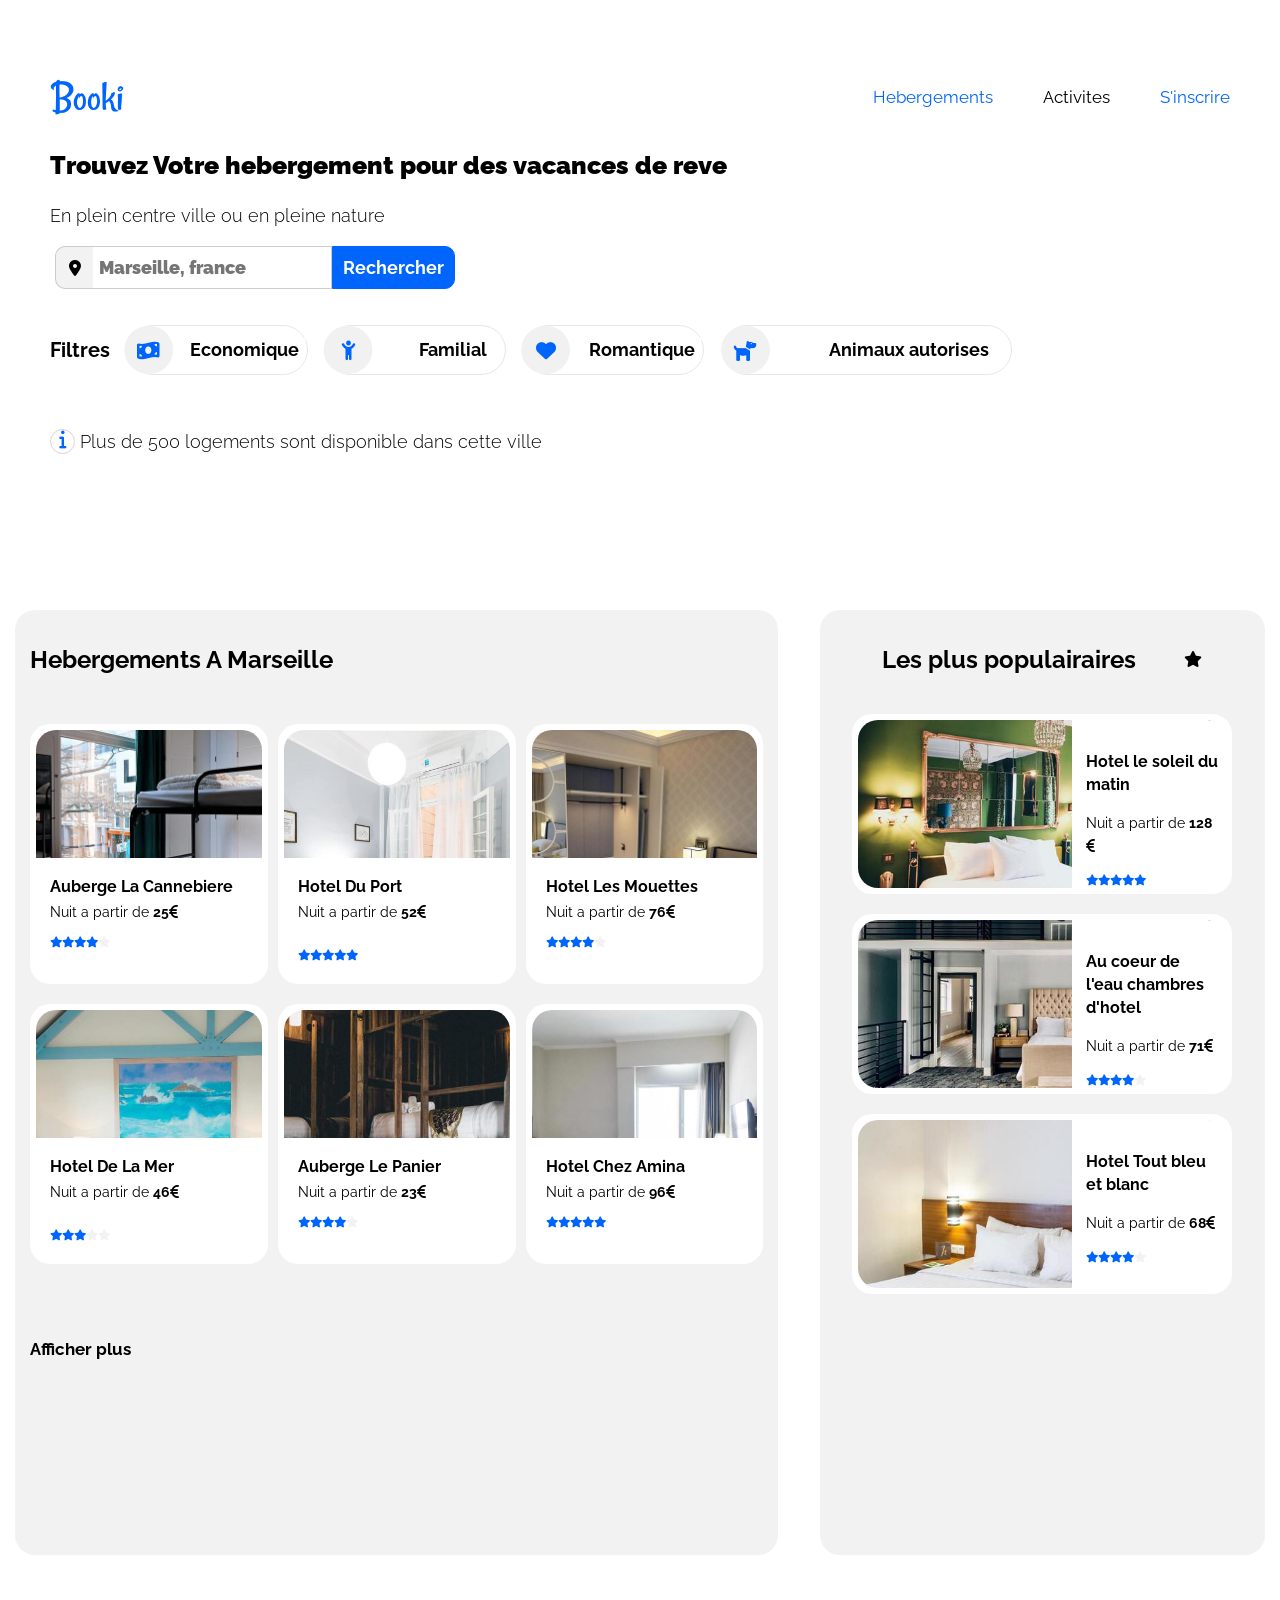
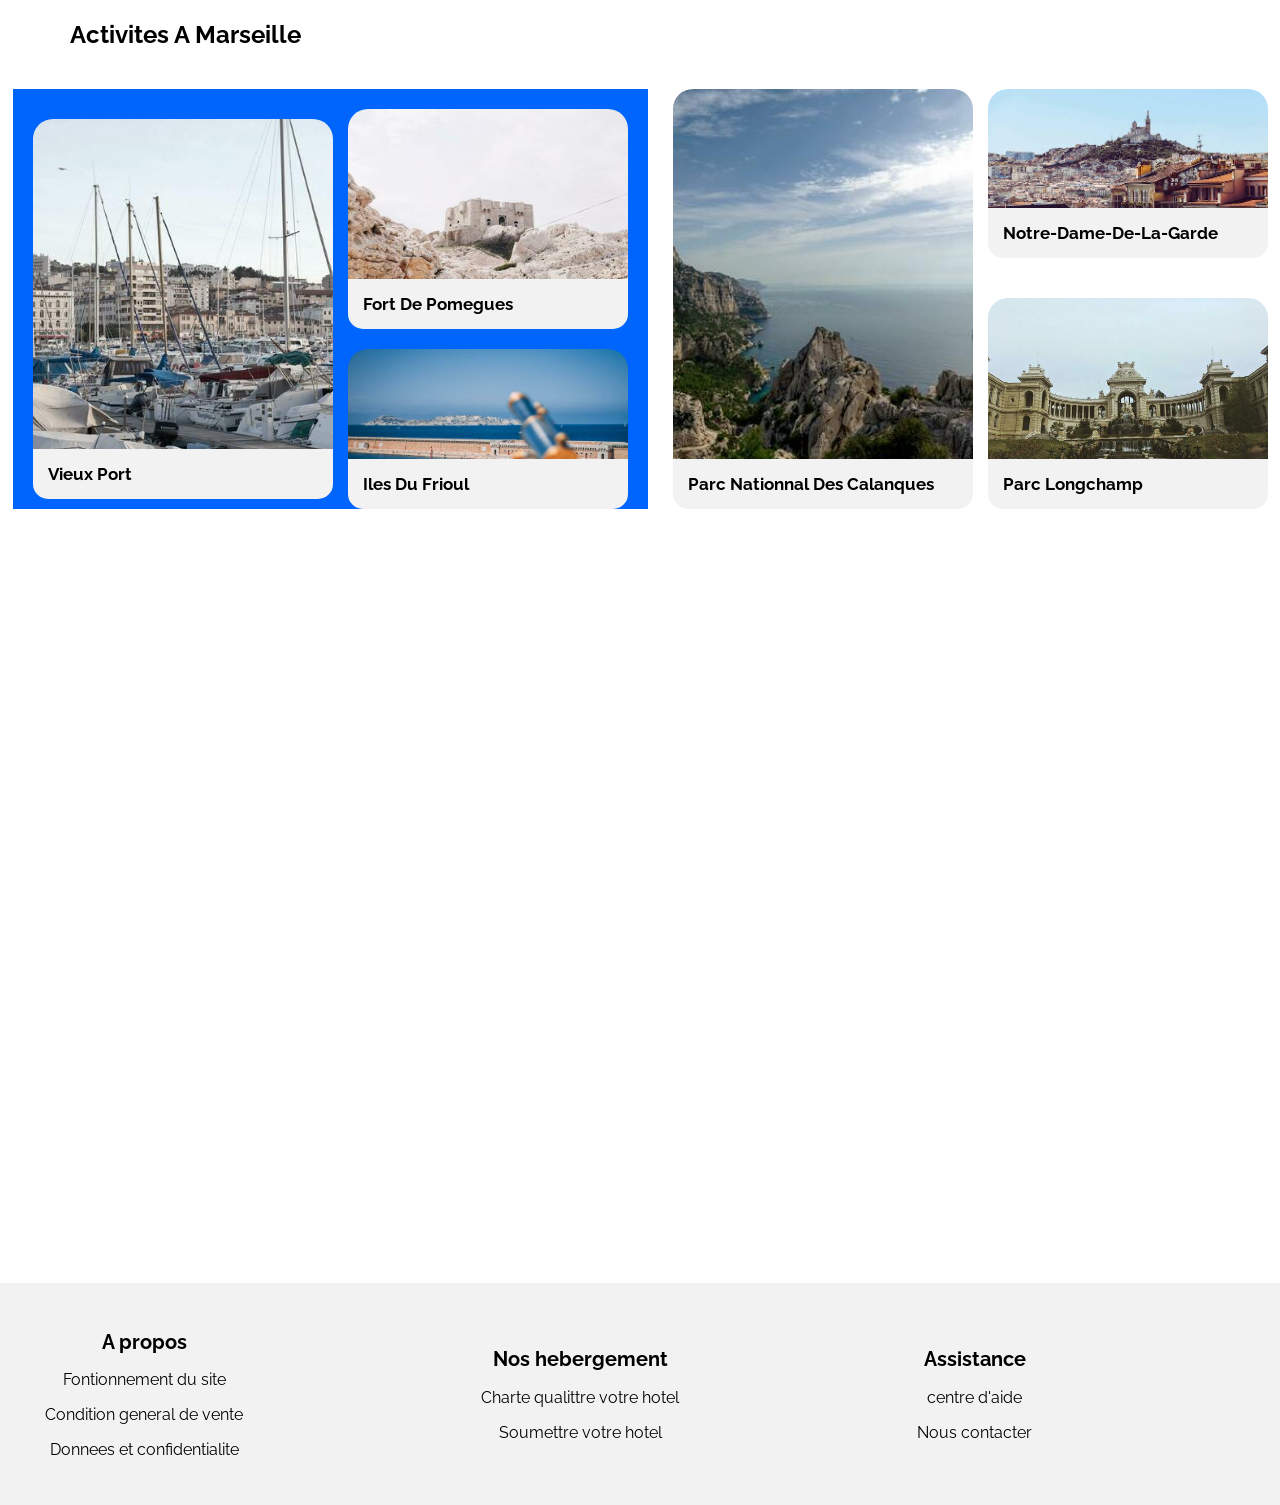
==== commit 9754f075: "V1" ====
--- a/index.html
+++ b/index.html
@@ -30,7 +30,7 @@
             <li>
               <a href="#hebergement" class="linkActive linkNav">Hebergements</a>
             </li>
-            <li><a href="#activite" class="linkNav">Activites</a></li>
+            <li><a href="#activites" class="linkNav">Activites</a></li>
             <li><a href="#" class="linkNav linkActive">S'inscrire</a></li>
           </ul>
         </nav>
@@ -57,19 +57,19 @@
         </form>
         <div class="filtre">
           <h4>Filtres</h4>
-          <div class="btn-filtre">
+          <div class="btn-filtre" id="btn-filtre1">
             <p class="icons">
               <i class="fa-solid fa-money-bill-wave elements"></i>
             </p>
             <button type="submit">Economique</button>
           </div>
-          <div class="btn-filtre filter1">
+          <div class="btn-filtre filter1" >
             <p class="icons1">
               <i class="fa-solid fa-child-reaching elements"></i>
             </p>
             <button type="submit">Familial</button>
           </div>
-          <div class="btn-filtre filter1">
+          <div class="btn-filtre filter1" id="btn-filtre3">
             <p class="icons"><i class="fa-solid fa-heart elements"></i></p>
             <button type="submit">Romantique</button>
           </div>
@@ -88,7 +88,7 @@
     </header>
     <main>
       <!-- Section Hebergement -->
-      <section class="hebergement">
+      <section class="hebergement" id="hebergement">
         <div class="hebergementLeft">
           <div class="section-title">
             <h1>Hebergements A Marseille</h1>
@@ -311,7 +311,7 @@
         </div>
       </section>
       <!-- Section Activites -->
-      <section class="activites">
+      <section class="activites" id="activites">
         <div class="section__title">
           <h2>Activites a marseille</h2>
         </div>
--- a/css/style.css
+++ b/css/style.css
@@ -93,7 +93,6 @@
     font-weight: 1000;
     color: black;
     font-size: 18px;
-
 }
 .searchButton{
     display: none;
@@ -618,7 +617,6 @@
         font-size: 17px;
         text-align: center;
     }
-
     div.landing-page .text{
         line-height: 30px;
     }
@@ -856,16 +854,15 @@
         min-height:60%;
         width: 100%;
     }
-
 }
 
 @media  screen and (max-width: 573px) {
     /* règles CSS à appliquer lorsque la largeur de l'écran est superieur ou égale à 924px */
 
     header {
-        margin: 70px 30px;
-        display: flex;
-        min-height: 65vh;
+        margin: 30px;
+        display: flex;
+        min-height: 150vh;
         justify-content: center;
         flex-direction: column;
     }
@@ -874,13 +871,14 @@
         flex-direction: column;
         align-items: center;
         text-align: center;
-        justify-content: space-between;
+        justify-content: center;
     }
     
     .navbar ul.list {
         display: flex;
-        gap: 50px;
-        align-items: center;
+        gap:20px;
+        align-items: center;
+        padding: 0 5px;
         font-size: 17px;
         text-align: center;
     }
@@ -888,6 +886,8 @@
     div.landing-page .text{
         line-height: 30px;
     }
+
+
     #form1{
         display: none;
     }
@@ -916,6 +916,26 @@
         background-color: #F2F2F2;
         top: 46.2px;
     }
+    .searchInput {
+        padding: 11px;
+        border: 1px solid #ccc;
+        outline: none;
+        font-weight: 1000;
+        color: black;
+        width: 160px;
+        font-size: 15px;
+    }
+    i#localisation {
+        padding: 11px;
+        padding-bottom: 12.6px;
+        background-color: #F2F2F2;
+        border: 1px solid #ccc;
+        border-radius: 10px 0 0 10px;
+        outline: none;
+        position: relative;
+        left: 5px;
+        border-right: none;
+    }
 
     /**_______FILTRE_______*/
 
@@ -924,22 +944,63 @@
         flex-wrap: wrap;
         align-items: center;
         text-align: center;
+    }
+    div.btn-filtre {
+        display: flex;
+        align-items: center;
+        height: 50px;
+        font-weight: 400;
+        width: 180px;
+        justify-content: space-around;
+        border: 1.5px groove rgb(236, 229, 229);
+        border-radius: 50px;
+        transition: transform 1s ease-in;
     }
     div.filter div.filter1{
         position: absolute;
         bottom: 2474px;
     }
+    div.btn-filtre p.icons {
+        right: 12px;
+    }
+
+
+    div.btn-filtre p.icons2 {
+        right: 8px;
+    }
+
+    div#btn-filtre5 {
+        display: flex;
+        align-items: center;
+        height: 50px;
+        width: 220px;
+        justify-content: space-around;
+        border: 1.5px groove rgb(236, 229, 229);
+        border-radius: 50px;
+    }
+    div#btn-filtre3,
+    div#btn-filtre1{
+        width: 190px;
+    }
+
+    .btn-filtre button {
+        border: none;
+        font-weight: 700;
+        color: black;
+        font-size: 13px;
+        cursor: pointer;
+        background-color: white;
+    }
         /****________Section Hebergement__________*/
 
 section.hebergement{
-    min-height:500vh;
-    display: flex;
-    margin: 10px 0;
+    min-height:419vh;
+    display: flex;
     flex-direction: column-reverse;
 }
 /***_______Left Section________****/
 div.hebergementLeft{
-    min-height: 290vh;
+    min-height:290vh;
     padding: 15px 15px;
     width: 100%;
     border-radius: 20px;
@@ -980,19 +1041,19 @@
     /****________section Right_______***/
 
     div.hebergementRight{
-        max-height: 180vh;
+        min-height: 113vh;
         margin-top: 30px;
         background-color: #F2F2F2;
         border-radius: 20px;
         padding: 15px 0;
-        min-width: 100%;
+        width: 100%;
     }
 
     div.row-container {
         max-height: 100%;
         display:flex;
         gap: 15px;
-        max-width: 90%;
+        max-width: 95%;
         padding: 10px 20px;
         justify-content: space-evenly;
         align-items: center;
@@ -1008,7 +1069,7 @@
         display: flex;
         position: relative;
         background-color: white;
-        min-width: 10%;
+        width: 100%;
         padding: 6px;
         border-radius: 20px;
         min-height: 180px;
@@ -1018,13 +1079,13 @@
         background-position: center;
         background-size: cover;
         border-radius: 20px;
-        min-width: 100px;
+        min-width: 200px;
     }
     div.imageDetails {  
         position: absolute;
         height: 94%;
         background-color:white;
-        max-width:300px;
+        max-width:200px;
         right: 0;
         padding: 14px 14px;
         border-radius: 0px 25px 25px 0px ;
@@ -1049,7 +1110,7 @@
         text-transform: capitalize  ;
     }
     section.activites{
-        min-height: 400vh;
+        min-height: 280vh;
         margin: 3px 0;
     }
     div.activites__container{
@@ -1069,7 +1130,7 @@
     div.activites__row1{
         display: flex;
         justify-content: space-evenly;
-        max-width: 100%;
+        width: 100%;
         max-height: 300px;
 
     }
@@ -1099,7 +1160,7 @@
 
     div.activites__row2{
         max-height: 500px;
-        min-width:100%;
+        width:100%;
         padding-top: 20px;
     }
 
@@ -1121,21 +1182,23 @@
         width: 100%;
     }
 
-
-
-
-
-
-
-
-
-}
-
-
-
-
-@media  screen and (min-width:992px) {
-    /* règles CSS à appliquer lorsque la largeur de l'écran est superieur ou égale à 924px */
+    footer{
+        width: 100%;
+    }
+    section.footer {
+        display: flex;
+        padding: 30px 45px;
+        flex-wrap: wrap;
+        align-items: center;
+        width: 100%;
+        justify-content: center;
+        text-align: center;
+    }
+}
+
+
+@media  screen and (min-width:768px) and (max-width:992px) {
+    /* règles CSS à appliquer lorsque la largeur de l'écran est superieur ou égale à 768px */
 /**__________FILTRE_________**/
     header{
         min-height:360px;
@@ -1230,20 +1293,18 @@
         background-color: #bfd6f7;
     }
 
-
-/****________Section Hebergement__________*/
+    /****________Section Hebergement__________*/
 
 section.hebergement{
-    min-height: 110vh;
-    display: flex;
-    justify-content:space-evenly;
-    flex-wrap: nowrap;
+    min-height: 230vh;
+    display: flex;
+    flex-direction: column-reverse;
 }
 /***_______Left Section________****/
 div.hebergementLeft{
     max-height:100%;
-    background-color:#F2F2F2;
     padding: 15px 15px;
+    width: 100%;
     border-radius: 20px;
 }
 div.row1{
@@ -1277,107 +1338,61 @@
     border-radius: 20px;
 }
 
-div.section-more{
-    font-weight: 700;
-    padding-top: 4px;
-    font-size: 17px;
-}
-
-
-div.image-details {
-    position: absolute;
-    bottom: 0;
-    background-color: white;
-    width: 100%;
-    max-height:120px;
-    padding: 0 14px;
-    line-height:25px;
-}
-div.image-details h3{
-    font-size: 16px;
-    text-transform: capitalize;
-}
-div.image-details p{
-    font-size: 14px;
-    line-height:2px;
-    position: relative;
-    bottom: 10px;
-}
-p.image-price span{
-    font-weight: 700;
-}
-ul.list-start {
-    display: flex;
-    color: #0065FC;
-    font-size: 11px;
-    padding: .14px;
-}
-div.section-more{
-    font-weight: 700;
-    padding-top: 45px;
-    font-size: 17px;
-}
-i.starwhite{
-    color:#F2F2F2;
-}
-ul.list1{
-    position: relative;
-    bottom: 13px;
-}
+
 /****________section Right_______***/
 
 div.hebergementRight{
-    max-height: 110vh;
+    max-height: 155vh;
     background-color: #F2F2F2;
-    padding: 15px 15px;
-    max-width: 35%;
     border-radius: 20px;
-}
-.hebergementRight .section-title{
-    display: flex;
-    align-items: center;
-    padding-bottom: 20px;
-    justify-content: space-evenly;
+    padding: 15px 0;
+    width: 100%;
 }
 
 div.row-container {
-    max-height: 97%;
-    display: flex;
-    flex-wrap: wrap;
-    gap: 20px;
+    max-height: 100%;
+    display:flex;
+    gap: 15px;
     max-width: 100%;
+    padding: 10px 20px;
     justify-content: space-evenly;
     align-items: center;
-    flex-direction: column;
-}
+}
+.hebergementRight .section-title{
+    display: flex;
+    align-items: center;
+    padding-bottom: 5px;
+    justify-content: space-evenly;
+}
+
 .rowImage{
     display: flex;
     position: relative;
     background-color: white;
-    max-width: 100%;
+    min-width: 60%;
     padding: 6px;
     border-radius: 20px;
-    max-height: 180px;
+    min-height: 180px;
 }
 .hebergement-imageRight{
     height: 100%;
     background-position: center;
     background-size: cover;
     border-radius: 20px;
-    width: 100%;
-}
-
+    min-width: 200px;
+}
 div.imageDetails {  
     position: absolute;
     height: 94%;
     background-color:white;
-    max-width:160px;
+    max-width:220px;
     right: 0;
     padding: 14px 14px;
     border-radius: 0px 25px 25px 0px ;
 
     line-height:23px;
 }
+
 div.imageDetails h3{
     font-size: 16px;
 }
@@ -1385,34 +1400,46 @@
     font-size: 14px;
 }
 ul.listRight{
-    line-height: 18px;
-}
+    line-height: 12px;
+}
+
 /**_________Section activites__________**/
 
-
+.activites div.section__title{
+    margin: 0 50px;
+    text-transform: capitalize  ;
+}
 section.activites{
     min-height: 140vh;
     margin: 3px 0
 }
 div.activites__container{
     display: flex;
-    flex-wrap: nowrap;
+    flex-wrap: wrap;
+    flex: 1;
+    gap: 35px;
+    justify-content: space-evenly;
 }
 div.leftbox{
     height: 420px;
     display: flex;
     flex-wrap: wrap;
-    gap: 15px;
-    min-width: 20%;
-    background-color: #0065FC;
-}
-
+    min-width:20% ;
+    width: 100%;
+    justify-content: space-evenly;
+
+}
+div.activites__row1{
+    justify-content: space-evenly;
+    min-width: 40%;
+
+}
 .activites-image{
     background-size: cover;
     background-position: center;
     background-repeat: no-repeat;
     flex: 1;
-    min-width: 42px;
+    min-width: 40px;
     max-height: 100%;
     position: relative;
     border-radius: 20px 20px 20px 20px;
@@ -1422,25 +1449,35 @@
     height: 420px;
     display: flex;
     flex-wrap: wrap;
-    gap: 15px;
+    width: 100%;
+    min-width: 20%;
+    gap: .5px;
+    justify-content:space-evenly;
 }
 
 div.activites__row2{
     min-height: 400px;
-}
-
-
-}
-
-
-
-
-@media  screen and (min-width:768px) and (max-width:992px) {
-    /* règles CSS à appliquer lorsque la largeur de l'écran est superieur ou égale à 768px */
-/**__________FILTRE_________**/
-    header{
-        min-height:360px;
-    }
+    min-width: 35%;
+}
+section.footer{
+    display: flex;
+    padding: 30px 45px;
+    flex-wrap: wrap;
+    align-items: center;
+    text-align: center;
+}
+
+}
+
+
+@media screen and (min-width:992px) {
+
+    /* règles CSS à appliquer lorsque la largeur de l'écran est superieur ou égale à 924px */
+    /**__________FILTRE_________**/
+    header {
+        min-height: 360px;
+    }
+
     div.filtre {
         display: flex;
         flex-grow: 1;
@@ -1472,7 +1509,7 @@
         border-radius: 50px;
         background-color: #f1f1f1;
         height: 100%;
-        clip-path:circle(50%);
+        clip-path: circle(50%);
         font-size: 20px;
         padding: 15px 0;
         position: relative;
@@ -1531,182 +1568,228 @@
         background-color: #bfd6f7;
     }
 
+
     /****________Section Hebergement__________*/
 
-section.hebergement{
-    min-height: 230vh;
-    display: flex;
-    flex-direction: column-reverse;
-}
-/***_______Left Section________****/
-div.hebergementLeft{
-    max-height:100%;
-    padding: 15px 15px;
-    width: 100%;
-    border-radius: 20px;
-}
-div.row1{
-    display: flex;
-    gap: 10px;
-    width: 100%;
-    flex-wrap: wrap;
-}
-div.hebergementContainer{
-    padding: 30px 0;
-    display: flex;
-    gap: 20px;
-    flex-direction: column;
-}
-div.row-image{
-    background-color:white;
-    flex: 1;
-    flex-wrap: wrap;
-    display: flex;
-    max-width: 100%;
-    max-height: 260px;
-    border-radius: 20px;
-    padding: 6px;
-}
-.hebergement-image{
-    min-width: 160px;
-    max-height: 100%;
-    position: relative;
-    background-position: center;
-    background-size: cover;
-    border-radius: 20px;
-}
-
-
-/****________section Right_______***/
-
-div.hebergementRight{
-    max-height: 155vh;
-    background-color: #F2F2F2;
-    border-radius: 20px;
-    padding: 15px 0;
-    width: 100%;
-}
-
-div.row-container {
-    max-height: 100%;
-    display:flex;
-    gap: 15px;
-    max-width: 100%;
-    padding: 10px 20px;
-    justify-content: space-evenly;
-    align-items: center;
-}
-.hebergementRight .section-title{
-    display: flex;
-    align-items: center;
-    padding-bottom: 5px;
-    justify-content: space-evenly;
-}
-
-.rowImage{
-    display: flex;
-    position: relative;
-    background-color: white;
-    min-width: 60%;
-    padding: 6px;
-    border-radius: 20px;
-    min-height: 180px;
-}
-.hebergement-imageRight{
-    height: 100%;
-    background-position: center;
-    background-size: cover;
-    border-radius: 20px;
-    min-width: 200px;
-}
-div.imageDetails {  
-    position: absolute;
-    height: 94%;
-    background-color:white;
-    max-width:220px;
-    right: 0;
-    padding: 14px 14px;
-    border-radius: 0px 25px 25px 0px ;
-
-    line-height:23px;
-}
-
-div.imageDetails h3{
-    font-size: 16px;
-}
-div.imageDetails p{
-    font-size: 14px;
-}
-ul.listRight{
-    line-height: 12px;
-}
-
-/**_________Section activites__________**/
-
-.activites div.section__title{
-    margin: 0 50px;
-    text-transform: capitalize  ;
-}
-section.activites{
-    min-height: 140vh;
-    margin: 3px 0
-}
-div.activites__container{
-    display: flex;
-    flex-wrap: wrap;
-    flex: 1;
-    gap: 35px;
-    justify-content: space-evenly;
-}
-div.leftbox{
-    height: 420px;
-    display: flex;
-    flex-wrap: wrap;
-    min-width:20% ;
-    width: 100%;
-    justify-content: space-evenly;
-
-}
-div.activites__row1{
-    justify-content: space-evenly;
-    min-width: 40%;
-
-}
-.activites-image{
-    background-size: cover;
-    background-position: center;
-    background-repeat: no-repeat;
-    flex: 1;
-    min-width: 40px;
-    max-height: 100%;
-    position: relative;
-    border-radius: 20px 20px 20px 20px;
-}
-
-div.rightbox{
-    height: 420px;
-    display: flex;
-    flex-wrap: wrap;
-    width: 100%;
-    min-width: 20%;
-    gap: .5px;
-    justify-content:space-evenly;
-}
-
-div.activites__row2{
-    min-height: 400px;
-    min-width: 35%;
-}
-section.footer{
-    display: flex;
-    padding: 30px 45px;
-    flex-wrap: wrap;
-    align-items: center;
-    text-align: center;
-}
-
-}
-
-
-
-
+    section.hebergement {
+        min-height: 110vh;
+        display: flex;
+        justify-content: space-evenly;
+        flex-wrap: nowrap;
+    }
+
+    /***_______Left Section________****/
+    div.hebergementLeft {
+        max-height: 100%;
+        background-color: #F2F2F2;
+        padding: 15px 15px;
+        border-radius: 20px;
+    }
+
+    div.row1 {
+        display: flex;
+        gap: 10px;
+        width: 100%;
+        flex-wrap: wrap;
+    }
+
+    div.hebergementContainer {
+        padding: 30px 0;
+        display: flex;
+        gap: 20px;
+        flex-direction: column;
+    }
+
+    div.row-image {
+        background-color: white;
+        flex: 1;
+        flex-wrap: wrap;
+        display: flex;
+        max-width: 100%;
+        max-height: 260px;
+        border-radius: 20px;
+        padding: 6px;
+    }
+
+    .hebergement-image {
+        min-width: 160px;
+        max-height: 100%;
+        position: relative;
+        background-position: center;
+        background-size: cover;
+        border-radius: 20px;
+    }
+
+    div.section-more {
+        font-weight: 700;
+        padding-top: 4px;
+        font-size: 17px;
+    }
+
+
+    div.image-details {
+        position: absolute;
+        bottom: 0;
+        background-color: white;
+        width: 100%;
+        max-height: 120px;
+        padding: 0 14px;
+        line-height: 25px;
+    }
+
+    div.image-details h3 {
+        font-size: 16px;
+        text-transform: capitalize;
+    }
+
+    div.image-details p {
+        font-size: 14px;
+        line-height: 2px;
+        position: relative;
+        bottom: 10px;
+    }
+
+    p.image-price span {
+        font-weight: 700;
+    }
+
+    ul.list-start {
+        display: flex;
+        color: #0065FC;
+        font-size: 11px;
+        padding: .14px;
+    }
+
+    div.section-more {
+        font-weight: 700;
+        padding-top: 45px;
+        font-size: 17px;
+    }
+
+    i.starwhite {
+        color: #F2F2F2;
+    }
+
+    ul.list1 {
+        position: relative;
+        bottom: 13px;
+    }
+
+    /****________section Right_______***/
+
+    div.hebergementRight {
+        max-height: 110vh;
+        background-color: #F2F2F2;
+        padding: 15px 15px;
+        max-width: 35%;
+        border-radius: 20px;
+    }
+
+    .hebergementRight .section-title {
+        display: flex;
+        align-items: center;
+        padding-bottom: 20px;
+        justify-content: space-evenly;
+    }
+
+    div.row-container {
+        max-height: 97%;
+        display: flex;
+        flex-wrap: wrap;
+        gap: 20px;
+        max-width: 100%;
+        justify-content: space-evenly;
+        align-items: center;
+        flex-direction: column;
+    }
+
+    .rowImage {
+        display: flex;
+        position: relative;
+        background-color: white;
+        max-width: 100%;
+        padding: 6px;
+        border-radius: 20px;
+        max-height: 180px;
+    }
+
+    .hebergement-imageRight {
+        height: 100%;
+        background-position: center;
+        background-size: cover;
+        border-radius: 20px;
+        width: 100%;
+    }
+
+    div.imageDetails {
+        position: absolute;
+        height: 94%;
+        background-color: white;
+        max-width: 160px;
+        right: 0;
+        padding: 14px 14px;
+        border-radius: 0px 25px 25px 0px;
+
+        line-height: 23px;
+    }
+
+    div.imageDetails h3 {
+        font-size: 16px;
+    }
+
+    div.imageDetails p {
+        font-size: 14px;
+    }
+
+    ul.listRight {
+        line-height: 18px;
+    }
+
+    /**_________Section activites__________**/
+
+
+    section.activites {
+        min-height: 140vh;
+        margin: 3px 0
+    }
+
+    div.activites__container {
+        display: flex;
+        flex-wrap: nowrap;
+    }
+
+    div.leftbox {
+        height: 420px;
+        display: flex;
+        flex-wrap: wrap;
+        gap: 15px;
+        min-width: 20%;
+        padding: 20px;
+        background-color: #0065FC;
+    }
+
+    .activites-image {
+        background-size: cover;
+        background-position: center;
+        background-repeat: no-repeat;
+        flex: 1;
+        min-width: 42px;
+        max-height: 100%;
+        position: relative;
+        border-radius: 20px 20px 20px 20px;
+    }
+
+    div.rightbox {
+        height: 420px;
+        display: flex;
+        flex-wrap: wrap;
+        gap: 15px;
+    }
+
+    div.activites__row2 {
+        min-height: 400px;
+    }
+
+
+}
+
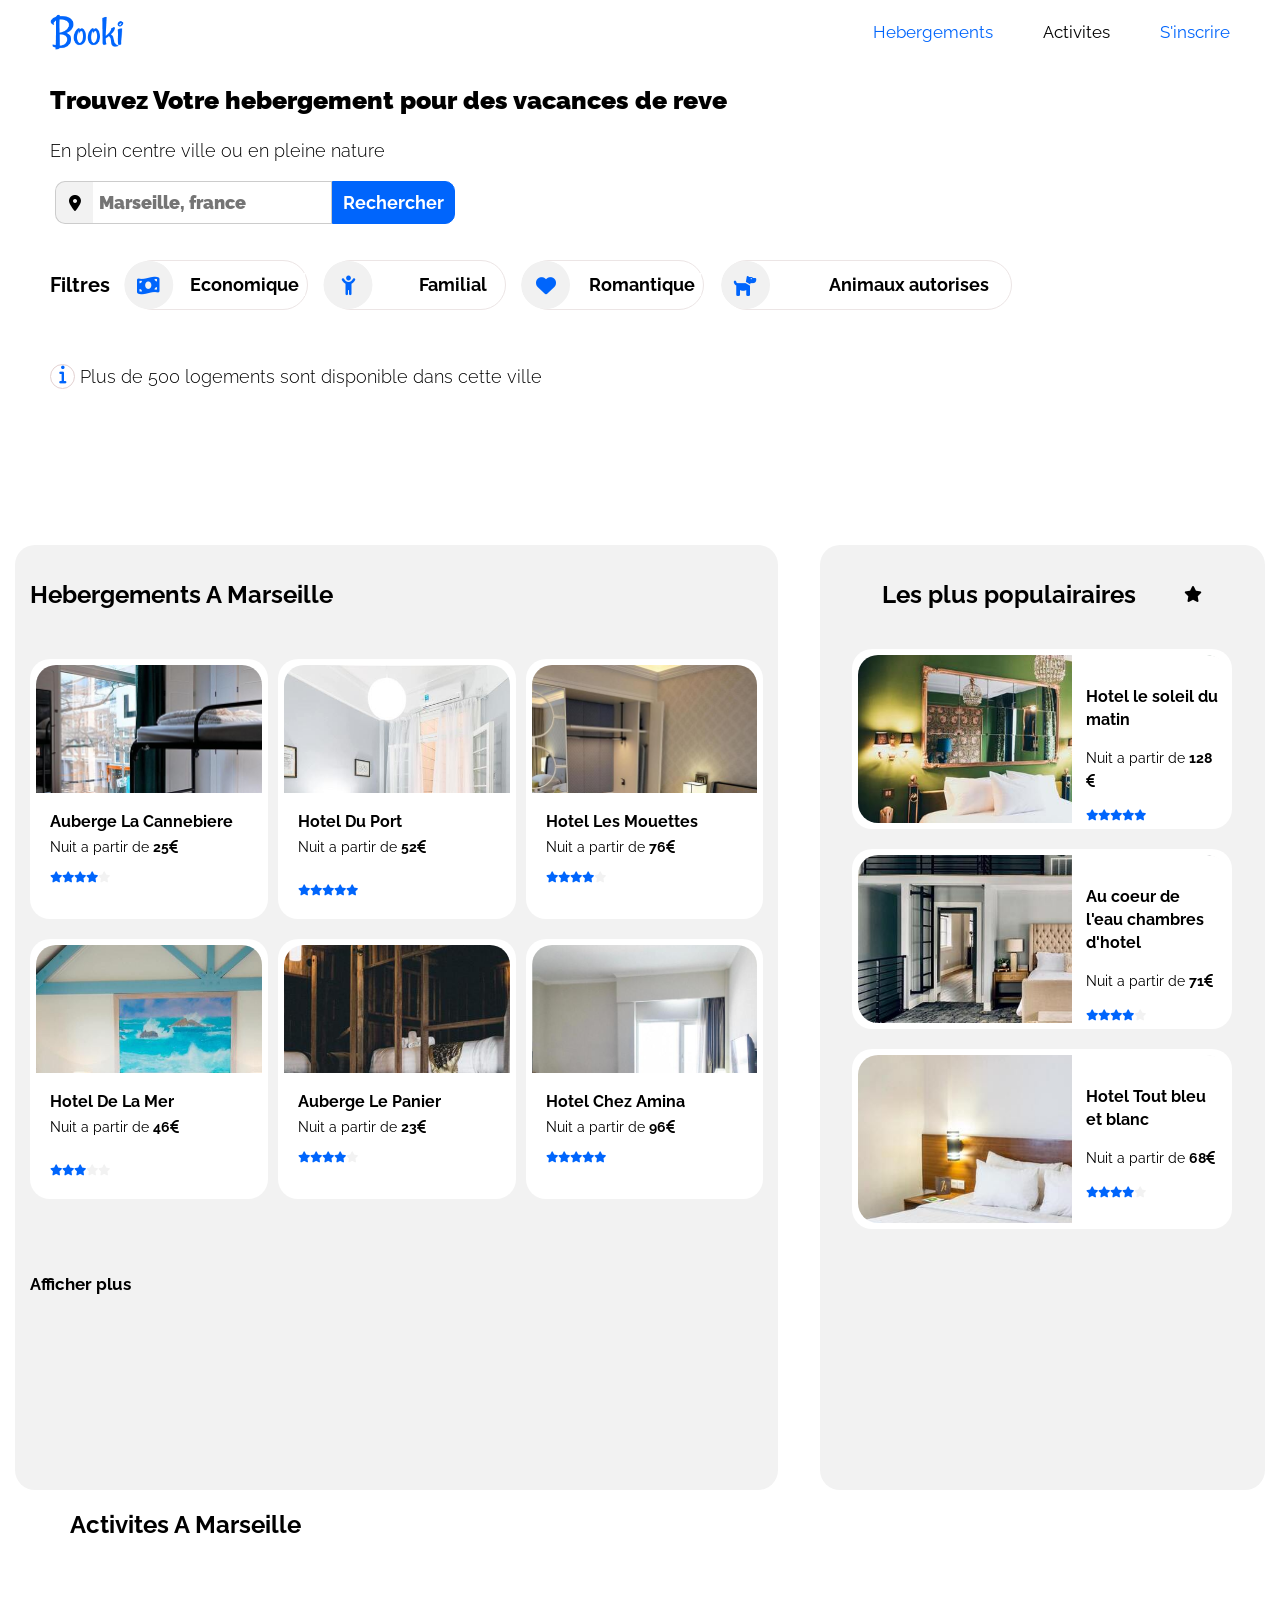
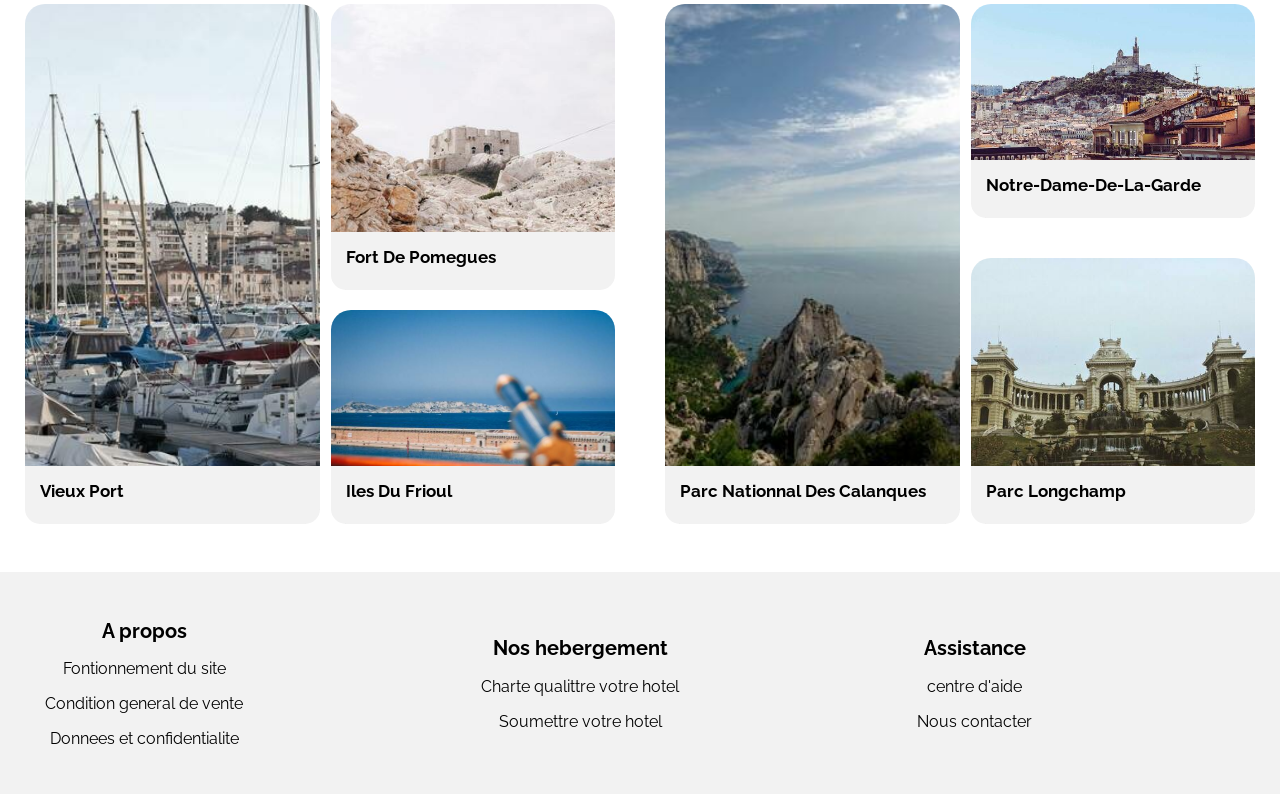
==== commit 345595fd: "v3" ====
--- a/index.html
+++ b/index.html
@@ -3,6 +3,13 @@
   <head>
     <meta charset="UTF-8" >
     <meta name="viewport" content="width=device-width, initial-scale=1.0" >
+    <link rel="apple-touch-icon" sizes="180x180" href="favicon/apple-touch-icon.png">
+    <link rel="icon" type="image/png" sizes="32x32" href="favicon/favicon-32x32.png">
+    <link rel="icon" type="image/png" sizes="16x16" href="favicon/favicon-16x16.png">
+    <link rel="manifest" href="/site.webmanifest">
+    <link rel="mask-icon" href="favicon/safari-pinned-tab.svg" color="#5bbad5">
+    <meta name="msapplication-TileColor" content="#da532c">
+    <meta name="theme-color" content="#ffffff">
     <link rel="preconnect" href="https://fonts.googleapis.com" >
     <link rel="preconnect" href="https://fonts.gstatic.com" crossorigin >
     <link
--- a/css/style.css
+++ b/css/style.css
@@ -26,7 +26,7 @@
 /**____________Header ___________**/
 
 header{
-    margin: 70px 50px;
+    margin: 5px 50px 70px ;
     height: 50vh;
     display: flex;
     flex-direction: column;
@@ -164,6 +164,9 @@
     text-align: center;
     gap: 35px;
 }
+div.filtre button{
+    cursor: pointer;
+}
 div.btn-filtre{
     display: flex;
     align-items: center;
@@ -174,6 +177,7 @@
     border: 1.5px groove rgb(236, 229, 229);
     border-radius: 50px;
     transition: transform 1s ease-in ;
+    cursor: pointer;
 }
 div.filtre h4{
     font-size: 20px;
@@ -592,40 +596,46 @@
 
 /******_________Responsive____________***/
 
-
-
-@media  screen and (min-width: 573px) and (max-width:768px) {
-    /* règles CSS à appliquer lorsque la largeur de l'écran est superieur ou égale à 568px et inferieure a 768px */
+@media screen and (max-width: 768px) {
+    /* règles CSS à appliquer lorsque la largeur de l'écran est superieur ou égale à 924px */
+
     header {
-        margin: 70px 30px;
-        display: flex;
-        min-height: 65vh;
+        
+        display: flex;
+        height: auto;
         flex-direction: column;
     }
+
     .navigation {
         display: flex;
         flex-direction: column;
         align-items: center;
         text-align: center;
-        justify-content: space-between;
-    }
-    
+        justify-content: center;
+    }
+
     .navbar ul.list {
         display: flex;
-        gap: 50px;
-        align-items: center;
+        gap: 20px;
+        align-items: center;
+        padding: 0 5px;
         font-size: 17px;
         text-align: center;
     }
-    div.landing-page .text{
+
+    div.landing-page .text {
         line-height: 30px;
     }
-    #form1{
+
+
+    #form1 {
         display: none;
     }
-    #form2{
+
+    #form2 {
         display: block;
     }
+
     .linkNav::before {
         content: "";
         position: absolute;
@@ -637,10 +647,12 @@
         transition: transform 0.2s ease-in-out;
         background-color: #0065FC;
     }
-    nav.navbar ul.list{
+
+    nav.navbar ul.list {
         position: relative;
     }
-    nav.navbar ul.list::before{
+
+    nav.navbar ul.list::before {
         content: "";
         position: absolute;
         width: 100%;
@@ -649,273 +661,6 @@
         top: 46.2px;
     }
 
-    /**_______FILTRE_______*/
-
-    div.filtre {
-        display: flex;
-        flex-wrap: wrap;
-        align-items: center;
-        text-align: center;
-    }
-    div.filter div.filter1{
-        position: absolute;
-        bottom: 2474px;
-    }
-
-
-    /****________Section Hebergement__________*/
-
-section.hebergement{
-    min-height:410vh;
-    display: flex;
-    margin: 10px 0;
-    flex-direction: column-reverse;
-}
-/***_______Left Section________****/
-div.hebergementLeft{
-    min-height: 290vh;
-    padding: 15px 15px;
-    width: 100%;
-    border-radius: 20px;
-}
-div.row1{
-    display: flex;
-    height:130vh;
-    width: 100%;
-    flex-direction: column;
-    flex-wrap: wrap;
-}
-div.hebergementContainer{
-    padding: 30px 0;
-    gap: 15px;
-    display: flex; 
-    flex-direction: column;
-}
-div.row-image{
-    background-color:white;
-    flex: 1;
-    flex-wrap: wrap;
-    display: flex;
-    max-width: 100%;
-    max-height: 310px;
-    border-radius: 20px;
-    padding: 6px;
-}
-.hebergement-image{
-    min-width: 160px;
-    max-height: 100%;
-    position: relative;
-    background-position: center;
-    background-size: cover;
-    border-radius: 20px;
-}
-
-
-    /****________section Right_______***/
-
-    div.hebergementRight{
-        margin-top: 40px;
-        max-height: 155vh;
-        background-color: #F2F2F2;
-        border-radius: 20px;
-        padding: 15px 0;
-        min-width: 100%;
-    }
-
-    div.row-container {
-        max-height: 100%;
-        display:flex;
-        gap: 15px;
-        max-width: 100%;
-        padding: 10px 20px;
-        justify-content: space-evenly;
-        align-items: center;
-    }
-    .hebergementRight .section-title{
-        display: flex;
-        align-items: center;
-        padding-bottom: 5px;
-        justify-content: space-evenly;
-    }
-
-    .rowImage{
-        display: flex;
-        position: relative;
-        background-color: white;
-        min-width: 60%;
-        padding: 6px;
-        border-radius: 20px;
-        min-height: 180px;
-    }
-    .hebergement-imageRight{
-        height: 100%;
-        background-position: center;
-        background-size: cover;
-        border-radius: 20px;
-        min-width: 200px;
-    }
-    div.imageDetails {  
-        position: absolute;
-        height: 94%;
-        background-color:white;
-        max-width:220px;
-        right: 0;
-        padding: 14px 14px;
-        border-radius: 0px 25px 25px 0px ;
-
-        line-height:23px;
-    }
-
-    div.imageDetails h3{
-        font-size: 16px;
-    }
-    div.imageDetails p{
-        font-size: 14px;
-    }
-    ul.listRight{
-        line-height: 12px;
-    }
-
-        /**_________Section activites__________**/
-
-    .activites div.section__title{
-        margin: 0 15px;
-        text-transform: capitalize  ;
-    }
-    section.activites{
-        min-height: 270vh;
-        margin: 3px 0;
-    }
-    div.activites__container{
-        display: flex;
-        flex-direction: column;
-        gap: 25px;
-    }
-    div.leftbox{
-        display: block;
-        flex-wrap: wrap;
-        padding: 10px;
-        height: 120vh;
-        flex-direction: column;
-        width: 100%;
-
-    }
-    div.activites__row1{
-        display: flex;
-        justify-content: space-evenly;
-        max-width: 100%;
-        max-height: 300px;
-
-    }
-    .activites-image{
-        background-size: cover;
-        background-position: center;
-        background-repeat: no-repeat;
-        flex: 1;
-        min-width: 40px;
-        max-height: 100%;
-        position: relative;
-        border-radius: 20px 20px 20px 20px;
-    }
-
-    div.rightbox{
-        height: 120vh;
-        display: block;
-        padding: 10px;
-        flex-wrap: wrap;
-        width: 100%;
-        flex-direction: column;
-    }
-    .activites__row3{
-        max-height: 500px;
-    }
-
-
-    div.activites__row2{
-        max-height: 500px;
-        min-width:100%;
-        padding-top: 20px;
-    }
-
-    div.rightbox .activites__row3{
-        display: flex;
-        width: 100%;
-        min-height:60%;
-        padding-bottom: 20px;
-    }
-    div.rightbox .activites__row4{
-        display: flex;
-        min-height:60%;
-        width: 100%;
-    }
-
-    div.leftbox .activites__row4{
-        display: flex;
-        min-height:60%;
-        width: 100%;
-    }
-}
-
-@media  screen and (max-width: 573px) {
-    /* règles CSS à appliquer lorsque la largeur de l'écran est superieur ou égale à 924px */
-
-    header {
-        margin: 30px;
-        display: flex;
-        min-height: 150vh;
-        justify-content: center;
-        flex-direction: column;
-    }
-    .navigation {
-        display: flex;
-        flex-direction: column;
-        align-items: center;
-        text-align: center;
-        justify-content: center;
-    }
-    
-    .navbar ul.list {
-        display: flex;
-        gap:20px;
-        align-items: center;
-        padding: 0 5px;
-        font-size: 17px;
-        text-align: center;
-    }
-
-    div.landing-page .text{
-        line-height: 30px;
-    }
-
-
-    #form1{
-        display: none;
-    }
-    #form2{
-        display: block;
-    }
-    .linkNav::before {
-        content: "";
-        position: absolute;
-        width: 100%;
-        height: 5px;
-        top: 46.2px;
-        transform-origin: 0 100%;
-        transform: scale(0);
-        transition: transform 0.2s ease-in-out;
-        background-color: #0065FC;
-    }
-    nav.navbar ul.list{
-        position: relative;
-    }
-    nav.navbar ul.list::before{
-        content: "";
-        position: absolute;
-        width: 100%;
-        height: 5px;
-        background-color: #F2F2F2;
-        top: 46.2px;
-    }
     .searchInput {
         padding: 11px;
         border: 1px solid #ccc;
@@ -925,6 +670,7 @@
         width: 160px;
         font-size: 15px;
     }
+
     i#localisation {
         padding: 11px;
         padding-bottom: 12.6px;
@@ -945,6 +691,7 @@
         align-items: center;
         text-align: center;
     }
+
     div.btn-filtre {
         display: flex;
         align-items: center;
@@ -956,10 +703,12 @@
         border-radius: 50px;
         transition: transform 1s ease-in;
     }
-    div.filter div.filter1{
+
+    div.filter div.filter1 {
         position: absolute;
         bottom: 2474px;
     }
+
     div.btn-filtre p.icons {
         right: 12px;
     }
@@ -978,8 +727,9 @@
         border: 1.5px groove rgb(236, 229, 229);
         border-radius: 50px;
     }
+
     div#btn-filtre3,
-    div#btn-filtre1{
+    div#btn-filtre1 {
         width: 190px;
     }
 
@@ -991,56 +741,62 @@
         cursor: pointer;
         background-color: white;
     }
-        /****________Section Hebergement__________*/
-
-section.hebergement{
-    min-height:419vh;
-    display: flex;
-    flex-direction: column-reverse;
-}
-/***_______Left Section________****/
-div.hebergementLeft{
-    min-height:290vh;
-    padding: 15px 15px;
-    width: 100%;
-    border-radius: 20px;
-}
-div.row1{
-    display: flex;
-    height:130vh;
-    width: 100%;
-    flex-direction: column;
-    flex-wrap: wrap;
-}
-div.hebergementContainer{
-    padding: 30px 0;
-    gap: 15px;
-    display: flex; 
-    flex-direction: column;
-}
-div.row-image{
-    background-color:white;
-    flex: 1;
-    flex-wrap: wrap;
-    display: flex;
-    max-width: 100%;
-    max-height: 310px;
-    border-radius: 20px;
-    padding: 6px;
-}
-.hebergement-image{
-    min-width: 160px;
-    max-height: 100%;
-    position: relative;
-    background-position: center;
-    background-size: cover;
-    border-radius: 20px;
-}
+
+    /****________Section Hebergement__________*/
+
+    section.hebergement {
+        height: auto;
+        display: flex;
+        flex-direction: column-reverse;
+    }
+
+    /***_______Left Section________****/
+    div.hebergementLeft {
+        min-height: 290vh;
+        padding: 15px 15px;
+        width: 100%;
+        border-radius: 20px;
+    }
+
+    div.row1 {
+        display: flex;
+        height: 130vh;
+        width: 100%;
+        flex-direction: column;
+        flex-wrap: wrap;
+    }
+
+    div.hebergementContainer {
+        padding: 30px 0;
+        gap: 15px;
+        display: flex;
+        flex-direction: column;
+    }
+
+    div.row-image {
+        background-color: white;
+        flex: 1;
+        flex-wrap: wrap;
+        display: flex;
+        max-width: 100%;
+        max-height: 310px;
+        border-radius: 20px;
+        padding: 6px;
+    }
+
+    .hebergement-image {
+        min-width: 160px;
+        max-height: 100%;
+        position: relative;
+        background-position: center;
+        background-size: cover;
+        border-radius: 20px;
+    }
 
 
     /****________section Right_______***/
 
-    div.hebergementRight{
+    div.hebergementRight {
         min-height: 113vh;
         margin-top: 30px;
         background-color: #F2F2F2;
@@ -1051,21 +807,22 @@
 
     div.row-container {
         max-height: 100%;
-        display:flex;
+        display: flex;
         gap: 15px;
         max-width: 95%;
         padding: 10px 20px;
         justify-content: space-evenly;
         align-items: center;
     }
-    .hebergementRight .section-title{
+
+    .hebergementRight .section-title {
         display: flex;
         align-items: center;
         padding-bottom: 5px;
         justify-content: space-evenly;
     }
 
-    .rowImage{
+    .rowImage {
         display: flex;
         position: relative;
         background-color: white;
@@ -1074,51 +831,59 @@
         border-radius: 20px;
         min-height: 180px;
     }
-    .hebergement-imageRight{
+
+    .hebergement-imageRight {
         height: 100%;
         background-position: center;
         background-size: cover;
         border-radius: 20px;
         min-width: 200px;
     }
-    div.imageDetails {  
+
+    div.imageDetails {
         position: absolute;
         height: 94%;
-        background-color:white;
-        max-width:200px;
+        background-color: white;
+        max-width: 200px;
         right: 0;
         padding: 14px 14px;
-        border-radius: 0px 25px 25px 0px ;
-
-        line-height:23px;
-    }
-
-    div.imageDetails h3{
+        border-radius: 0px 25px 25px 0px;
+
+        line-height: 23px;
+    }
+
+    div.imageDetails h3 {
         font-size: 16px;
     }
-    div.imageDetails p{
+
+    div.imageDetails p {
         font-size: 14px;
     }
-    ul.listRight{
+
+    ul.listRight {
         line-height: 12px;
     }
 
-        /**_________Section activites__________**/
-
-    .activites div.section__title{
+    /**_________Section activites__________**/
+
+    .activites div.section__title {
         margin: 0 15px;
-        text-transform: capitalize  ;
-    }
-    section.activites{
-        min-height: 280vh;
+        text-transform: capitalize;
+    }
+
+    section.activites {
+        /*min-height: 280vh;*/
+        height: auto;
         margin: 3px 0;
     }
-    div.activites__container{
+
+    div.activites__container {
         display: flex;
         flex-direction: column;
         gap: 25px;
     }
-    div.leftbox{
+
+    div.leftbox {
         display: block;
         flex-wrap: wrap;
         padding: 10px;
@@ -1127,14 +892,16 @@
         width: 100%;
 
     }
-    div.activites__row1{
+
+    div.activites__row1 {
         display: flex;
         justify-content: space-evenly;
         width: 100%;
         max-height: 300px;
 
     }
-    .activites-image{
+
+    .activites-image {
         background-size: cover;
         background-position: center;
         background-repeat: no-repeat;
@@ -1145,7 +912,7 @@
         border-radius: 20px 20px 20px 20px;
     }
 
-    div.rightbox{
+    div.rightbox {
         height: 120vh;
         display: block;
         padding: 10px;
@@ -1153,38 +920,41 @@
         width: 100%;
         flex-direction: column;
     }
-    .activites__row3{
+
+    .activites__row3 {
         max-height: 500px;
     }
 
 
-    div.activites__row2{
+    div.activites__row2 {
         max-height: 500px;
-        width:100%;
+        width: 100%;
         padding-top: 20px;
     }
 
-    div.rightbox .activites__row3{
-        display: flex;
-        width: 100%;
-        min-height:60%;
+    div.rightbox .activites__row3 {
+        display: flex;
+        width: 100%;
+        min-height: 60%;
         padding-bottom: 20px;
     }
-    div.rightbox .activites__row4{
-        display: flex;
-        min-height:60%;
-        width: 100%;
-    }
-
-    div.leftbox .activites__row4{
-        display: flex;
-        min-height:60%;
-        width: 100%;
-    }
-
-    footer{
-        width: 100%;
-    }
+
+    div.rightbox .activites__row4 {
+        display: flex;
+        min-height: 60%;
+        width: 100%;
+    }
+
+    div.leftbox .activites__row4 {
+        display: flex;
+        min-height: 60%;
+        width: 100%;
+    }
+
+    footer {
+        width: 100%;
+    }
+
     section.footer {
         display: flex;
         padding: 30px 45px;
@@ -1201,7 +971,7 @@
     /* règles CSS à appliquer lorsque la largeur de l'écran est superieur ou égale à 768px */
 /**__________FILTRE_________**/
     header{
-        min-height:360px;
+        height: auto;
     }
     div.filtre {
         display: flex;
@@ -1296,7 +1066,7 @@
     /****________Section Hebergement__________*/
 
 section.hebergement{
-    min-height: 230vh;
+    height: auto;
     display: flex;
     flex-direction: column-reverse;
 }
@@ -1389,7 +1159,6 @@
     right: 0;
     padding: 14px 14px;
     border-radius: 0px 25px 25px 0px ;
-
     line-height:23px;
 }
 
@@ -1410,7 +1179,7 @@
     text-transform: capitalize  ;
 }
 section.activites{
-    min-height: 140vh;
+    height: auto;
     margin: 3px 0
 }
 div.activites__container{
@@ -1475,7 +1244,7 @@
     /* règles CSS à appliquer lorsque la largeur de l'écran est superieur ou égale à 924px */
     /**__________FILTRE_________**/
     header {
-        min-height: 360px;
+        height: au;
     }
 
     div.filtre {
@@ -1572,7 +1341,7 @@
     /****________Section Hebergement__________*/
 
     section.hebergement {
-        min-height: 110vh;
+        height: auto;
         display: flex;
         justify-content: space-evenly;
         flex-wrap: nowrap;
@@ -1749,23 +1518,40 @@
 
 
     section.activites {
-        min-height: 140vh;
+        /*min-height: 150vh;*/
+        height: auto;
         margin: 3px 0
     }
 
-    div.activites__container {
+div.activites__container {
+    display: flex;
+    flex-wrap: wrap;
+    min-height: 100%;
+    align-items: center;
+    justify-content: space-around;
+}
+    div.leftbox {
+        min-height: 570px;
         display: flex;
         flex-wrap: nowrap;
-    }
-
-    div.leftbox {
-        height: 420px;
-        display: flex;
-        flex-wrap: wrap;
-        gap: 15px;
-        min-width: 20%;
-        padding: 20px;
-        background-color: #0065FC;
+        gap: 10px;
+        min-width: 50%;
+        justify-content: space-around;
+        padding: 25px;
+    }
+    div.rightbox{
+        min-height: 570px;
+        display: flex;
+        flex-wrap: nowrap;
+        gap: 10px;
+        justify-content: space-around;
+        min-width: 50%;
+        padding: 25px;
+    }
+    div.activites__row1 {
+        justify-content: space-evenly;
+        min-width: 50%;
+        min-height:400px ;
     }
 
     .activites-image {
@@ -1773,23 +1559,36 @@
         background-position: center;
         background-repeat: no-repeat;
         flex: 1;
-        min-width: 42px;
-        max-height: 100%;
+        min-width: 40px;
+        min-height: 200px;
         position: relative;
         border-radius: 20px 20px 20px 20px;
     }
-
-    div.rightbox {
-        height: 420px;
-        display: flex;
-        flex-wrap: wrap;
-        gap: 15px;
-    }
-
+    .activites-image .details {
+        position: absolute;
+        bottom: 0;
+        border-radius: 0px 0px 15px 15px;
+        background-color: #F2F2F2;
+        width: 100%;
+        font-size: 13px;
+        min-height:58px;
+        padding: 0 15px;
+        line-height: 16px;
+        text-transform: capitalize;
+    }
     div.activites__row2 {
         min-height: 400px;
-    }
-
-
-}
-
+        min-width: 48%;
+    }
+
+    section.footer {
+        display: flex;
+        padding: 30px 45px;
+        flex-wrap: wrap;
+        align-items: center;
+        text-align: center;
+    }
+    
+
+}
+
